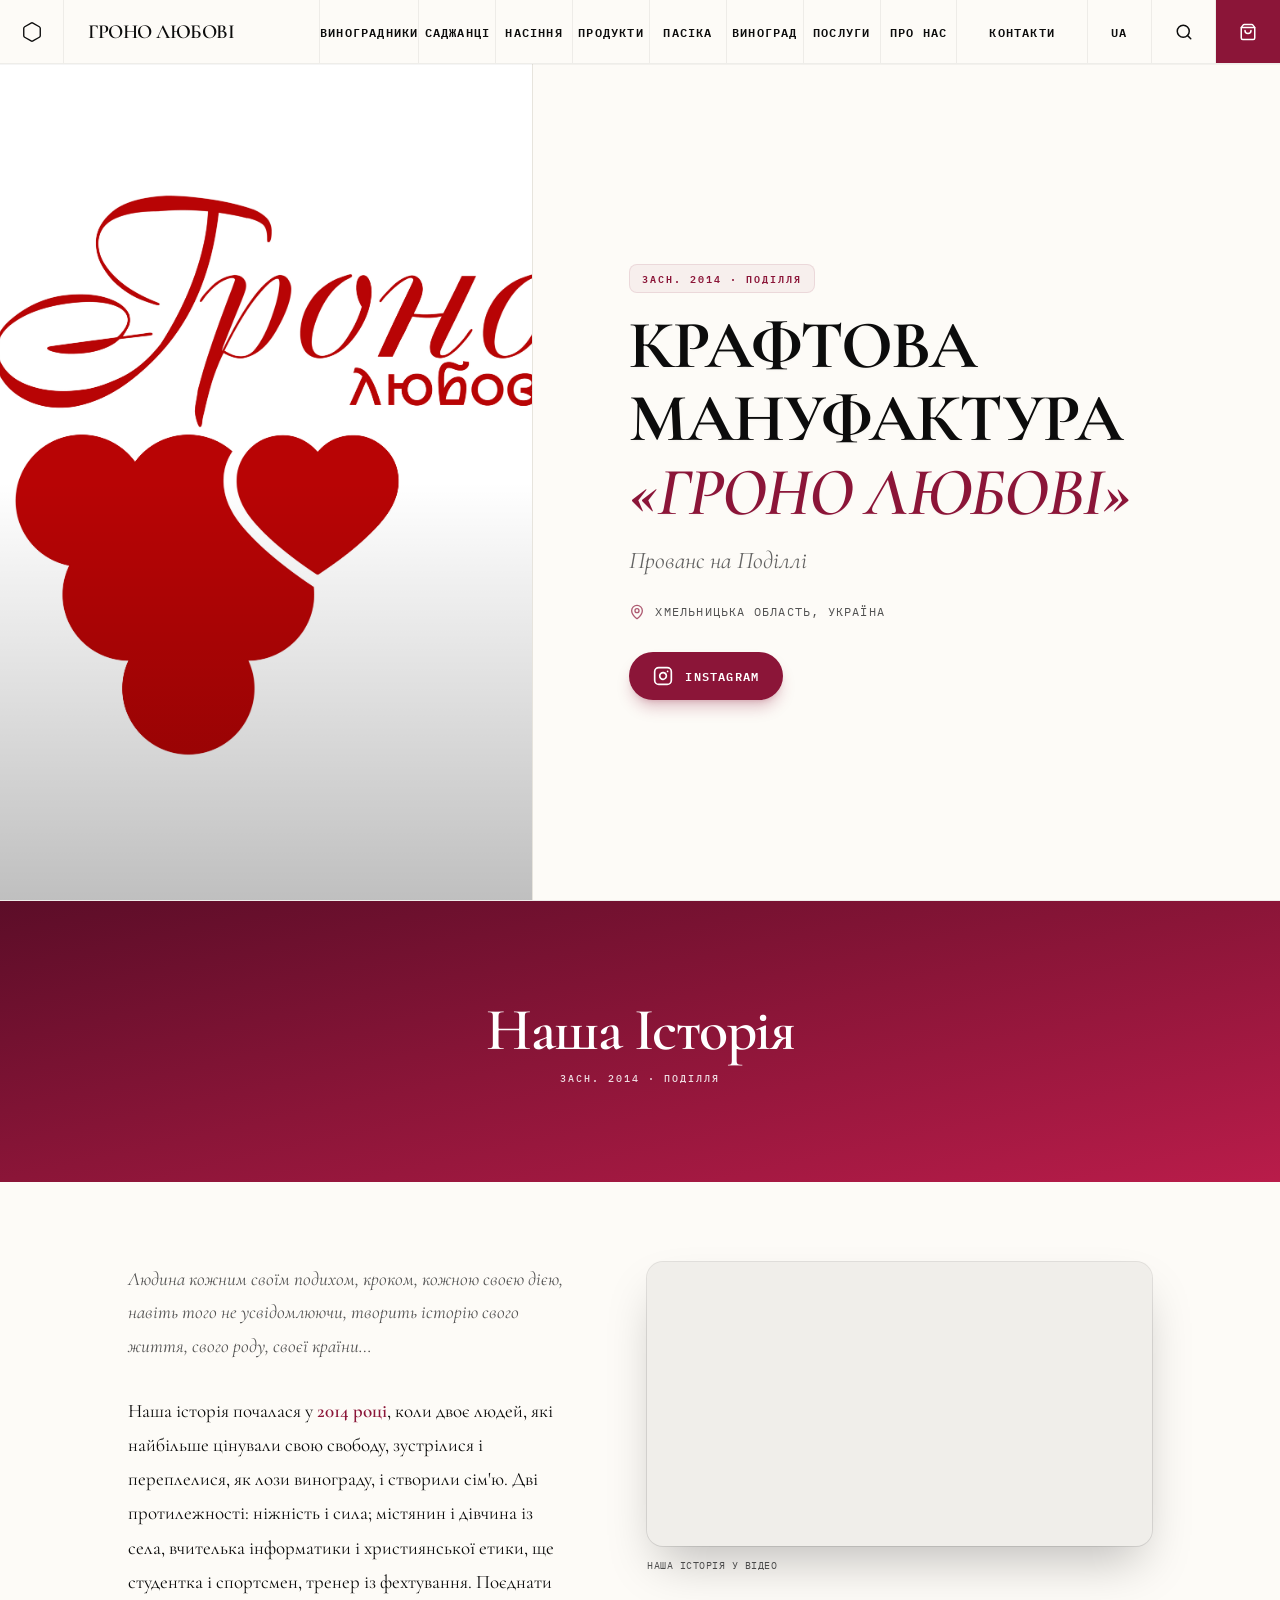
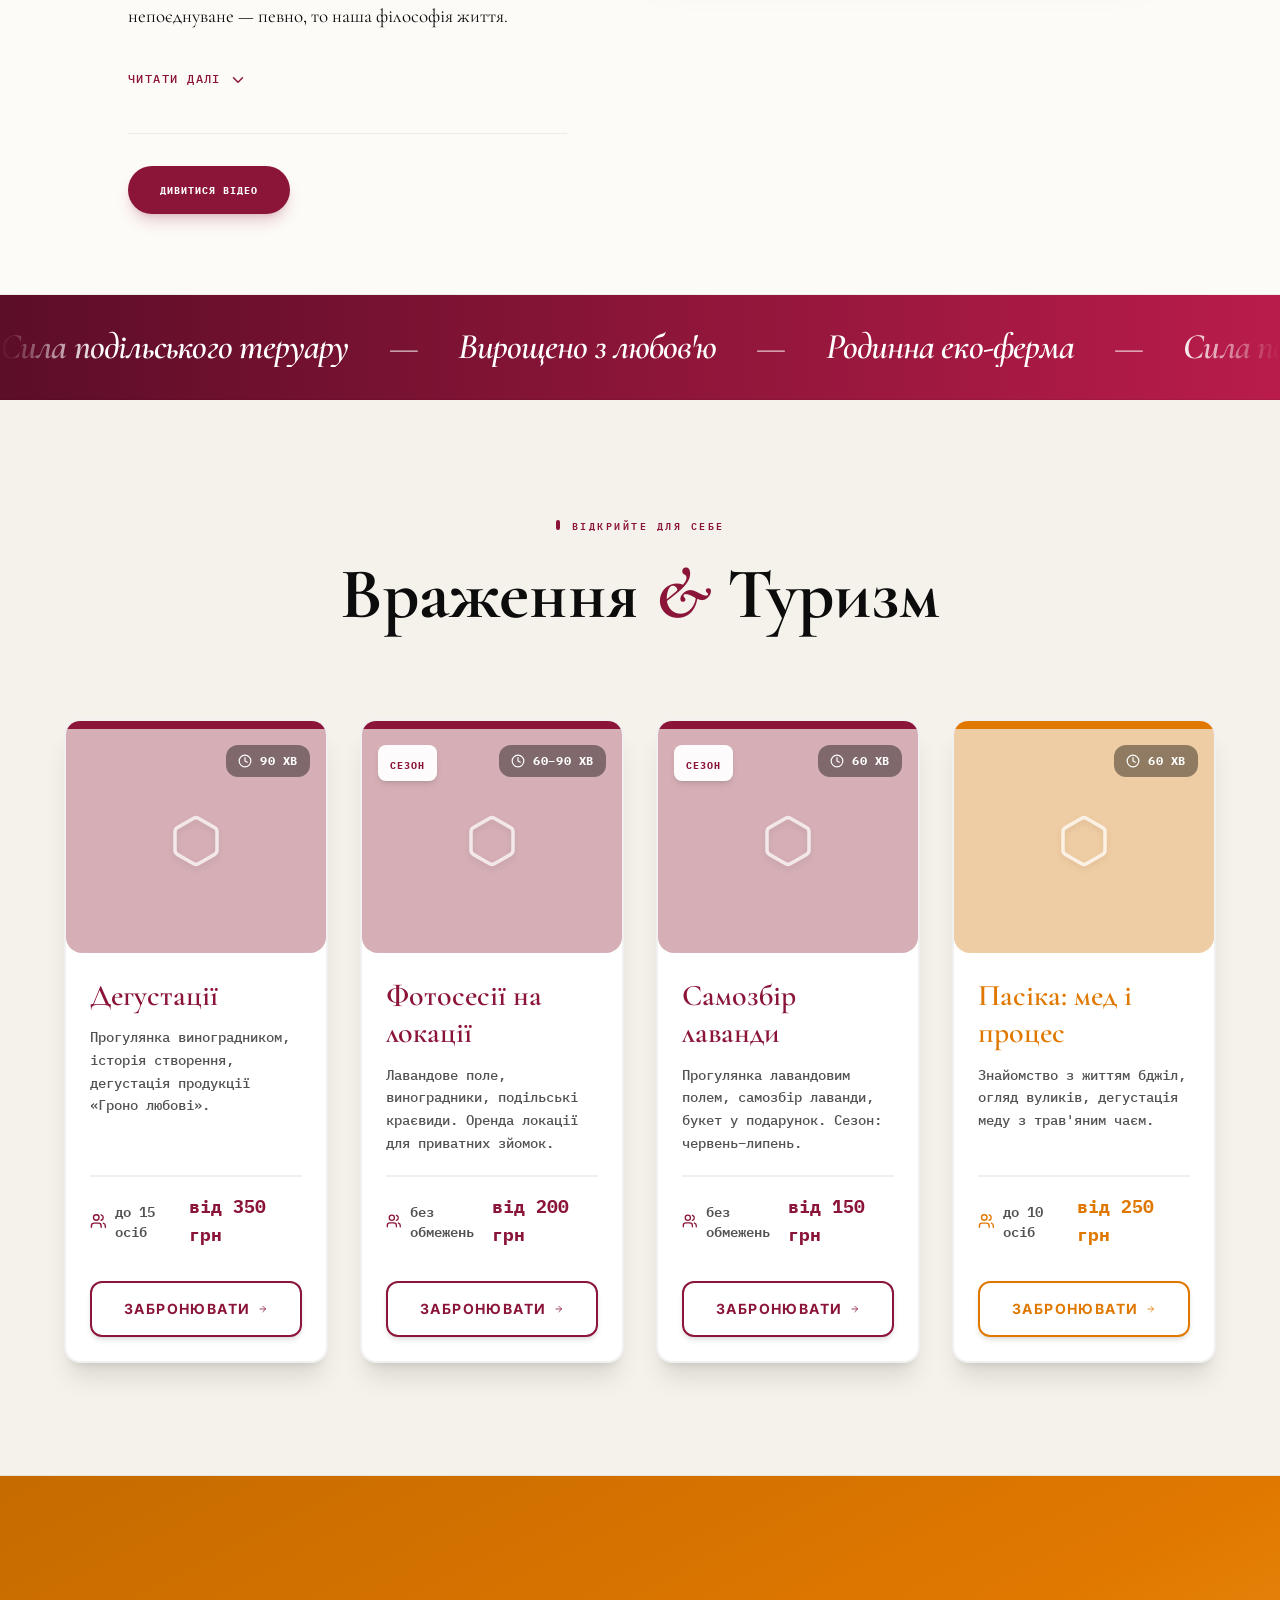
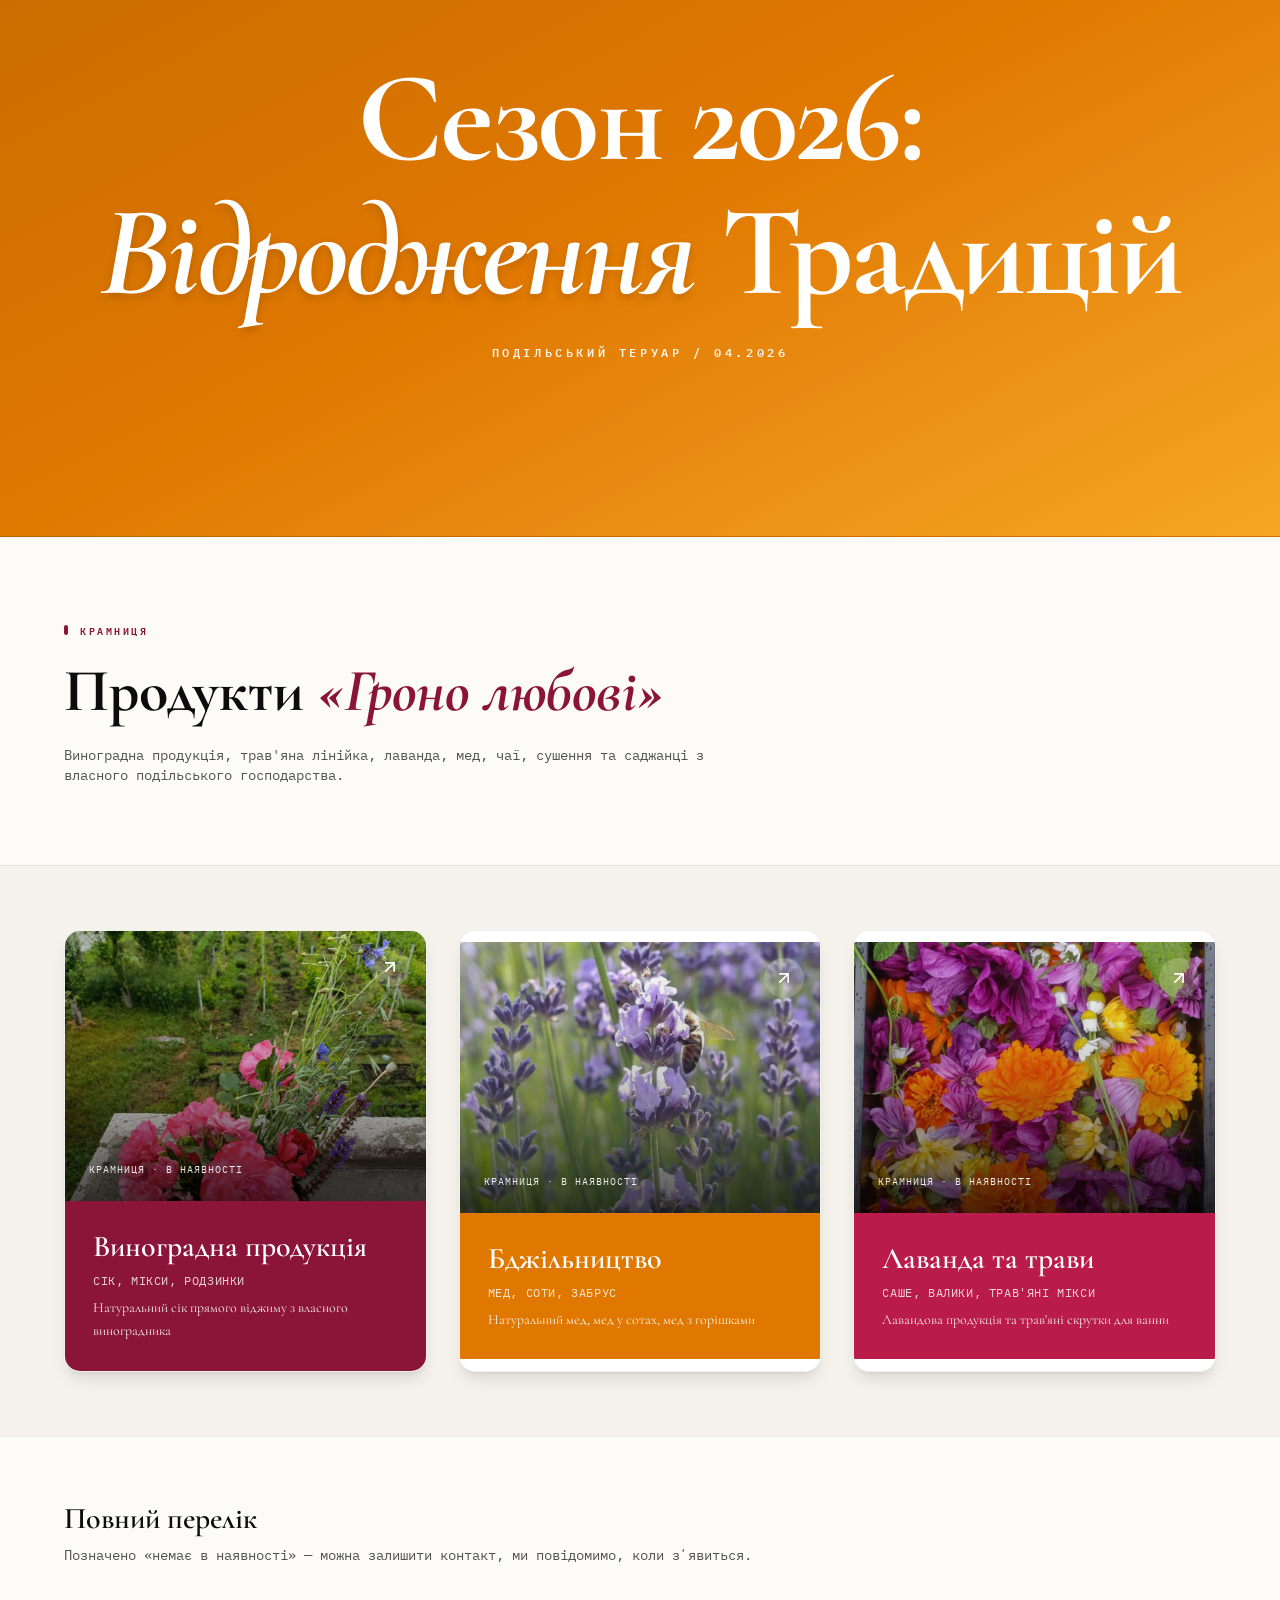
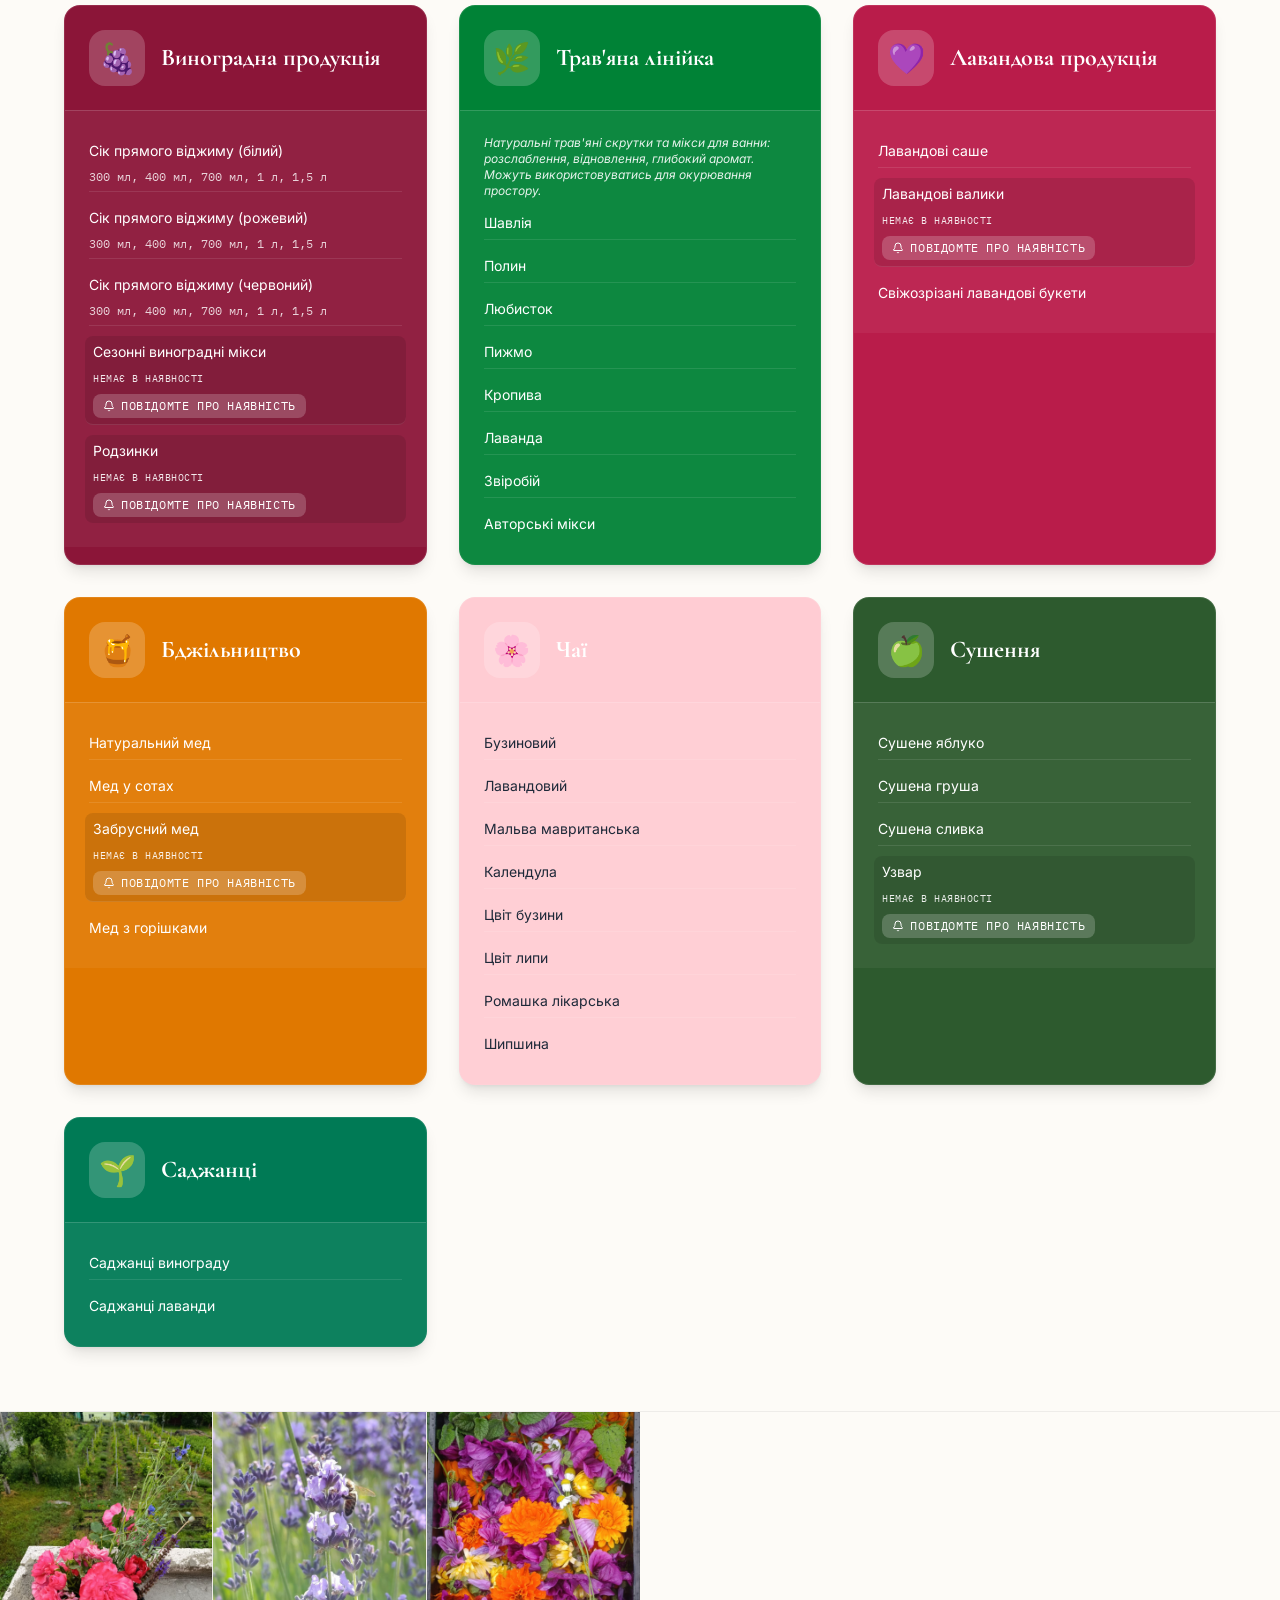
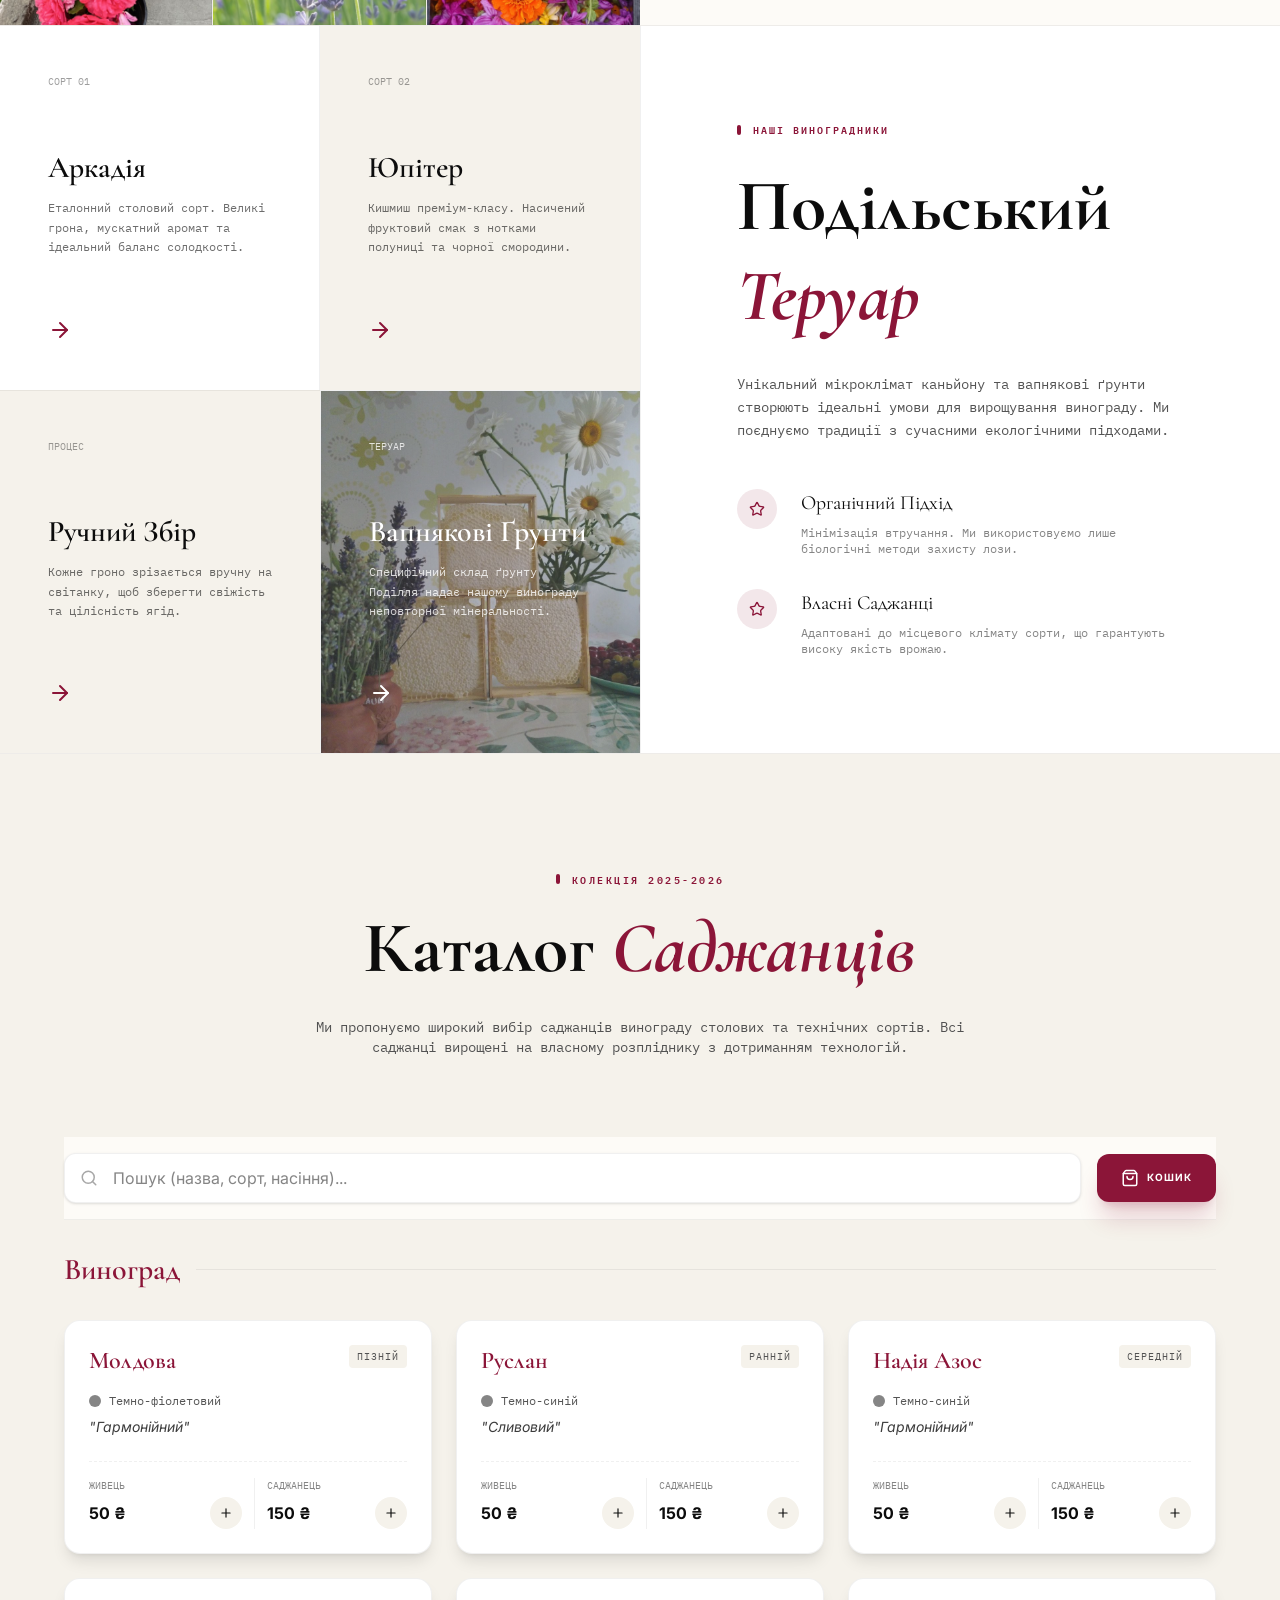
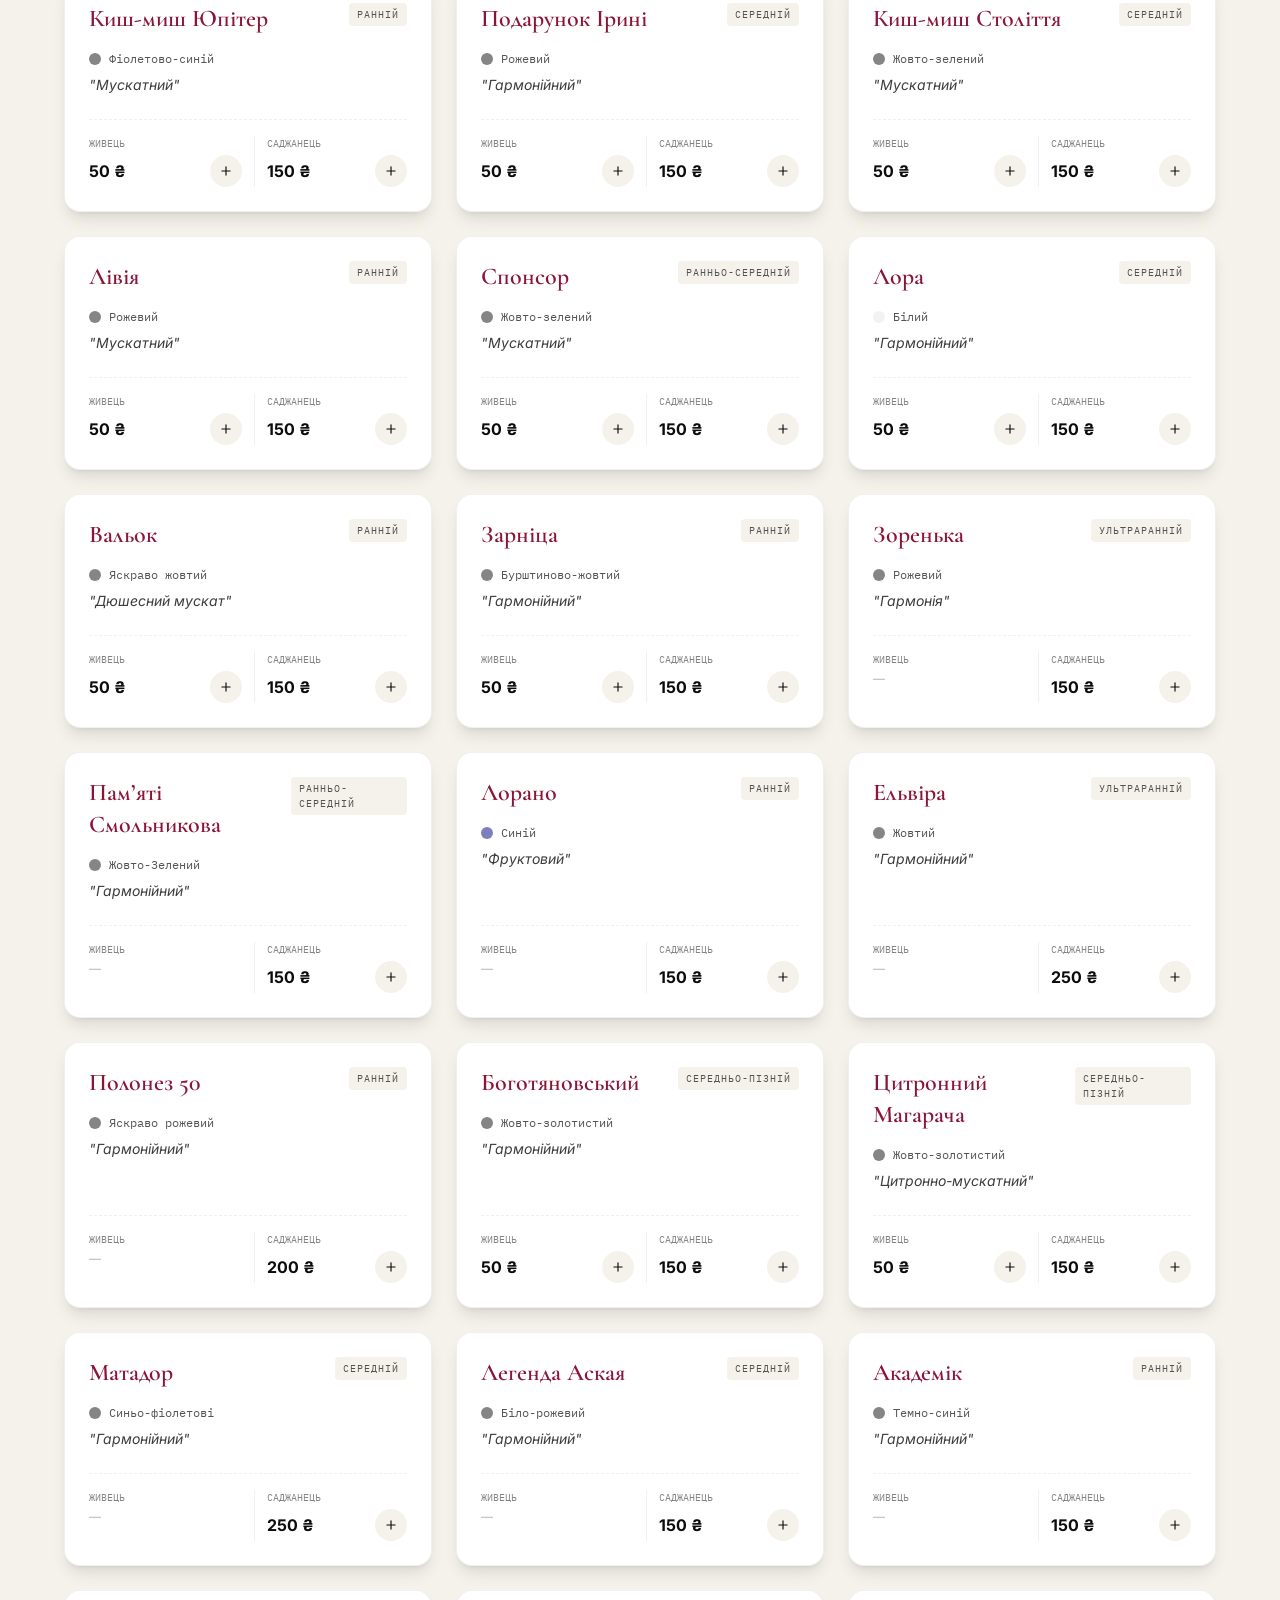
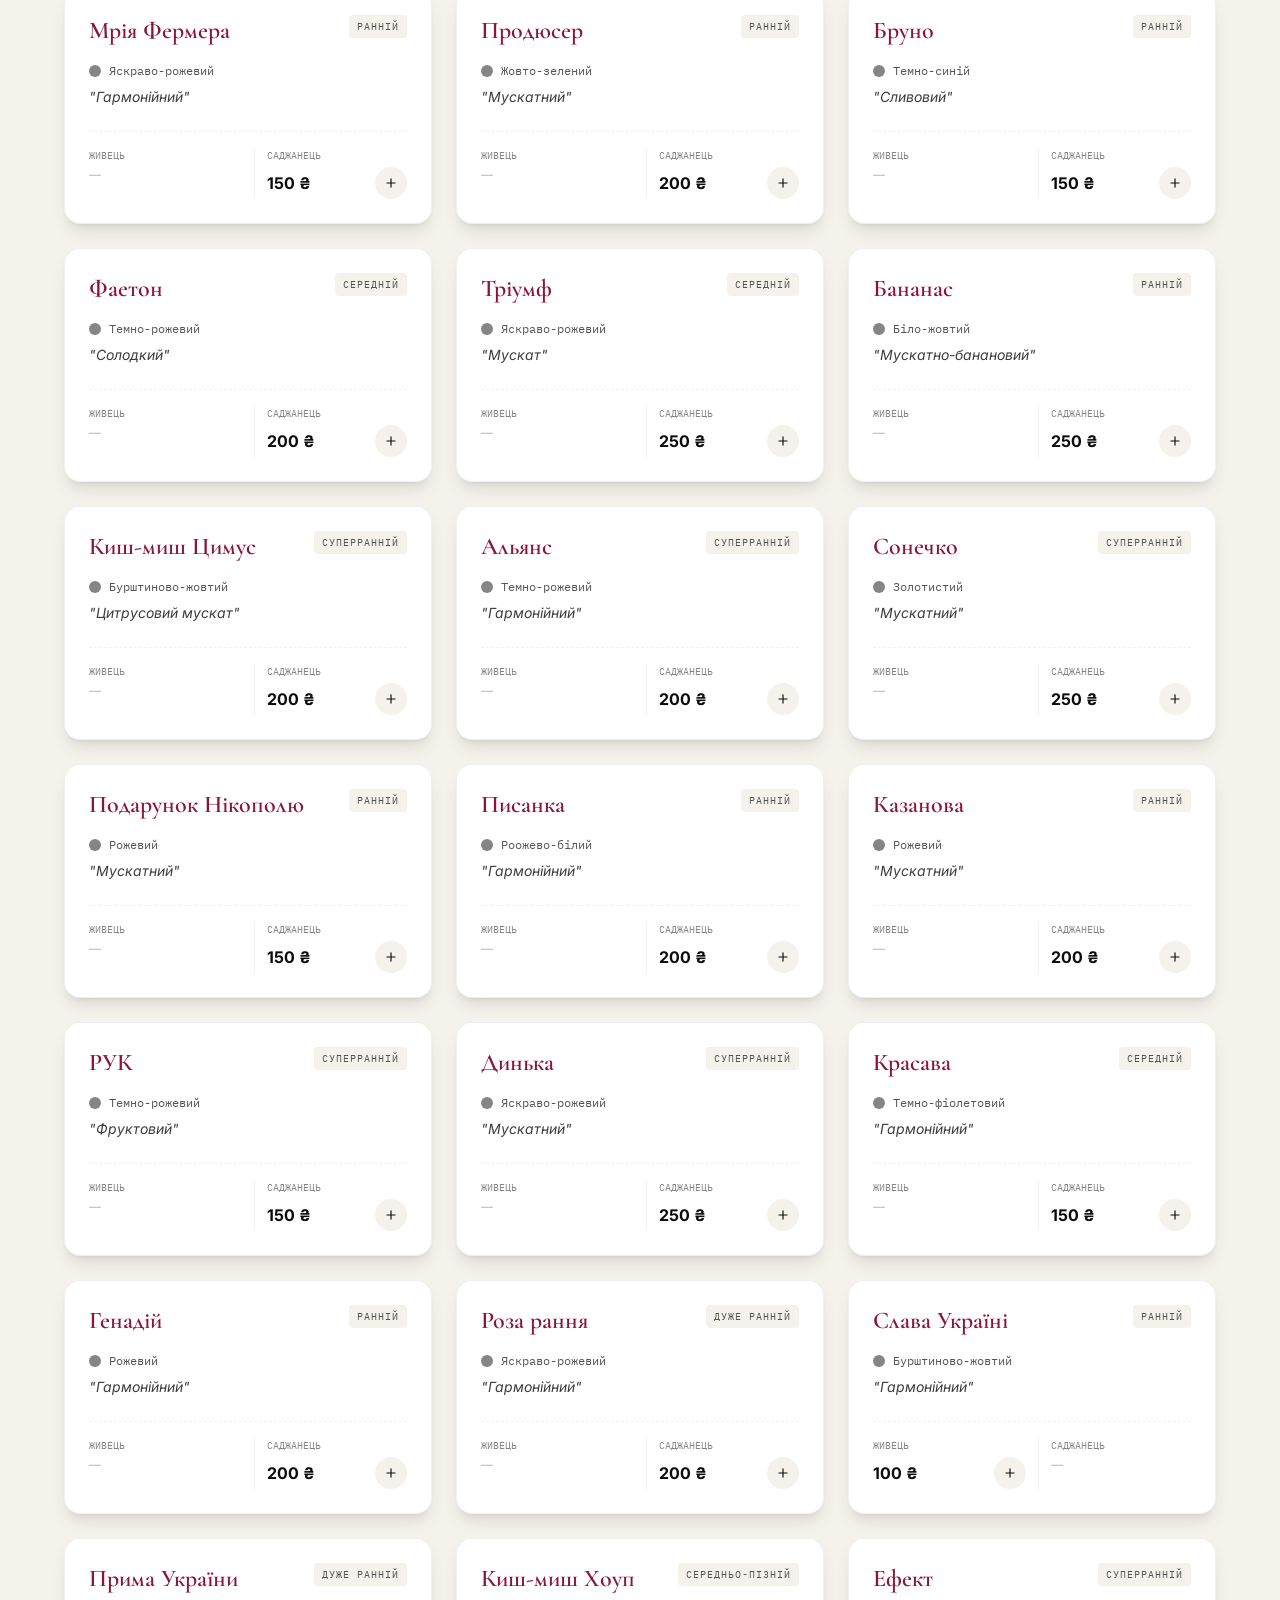
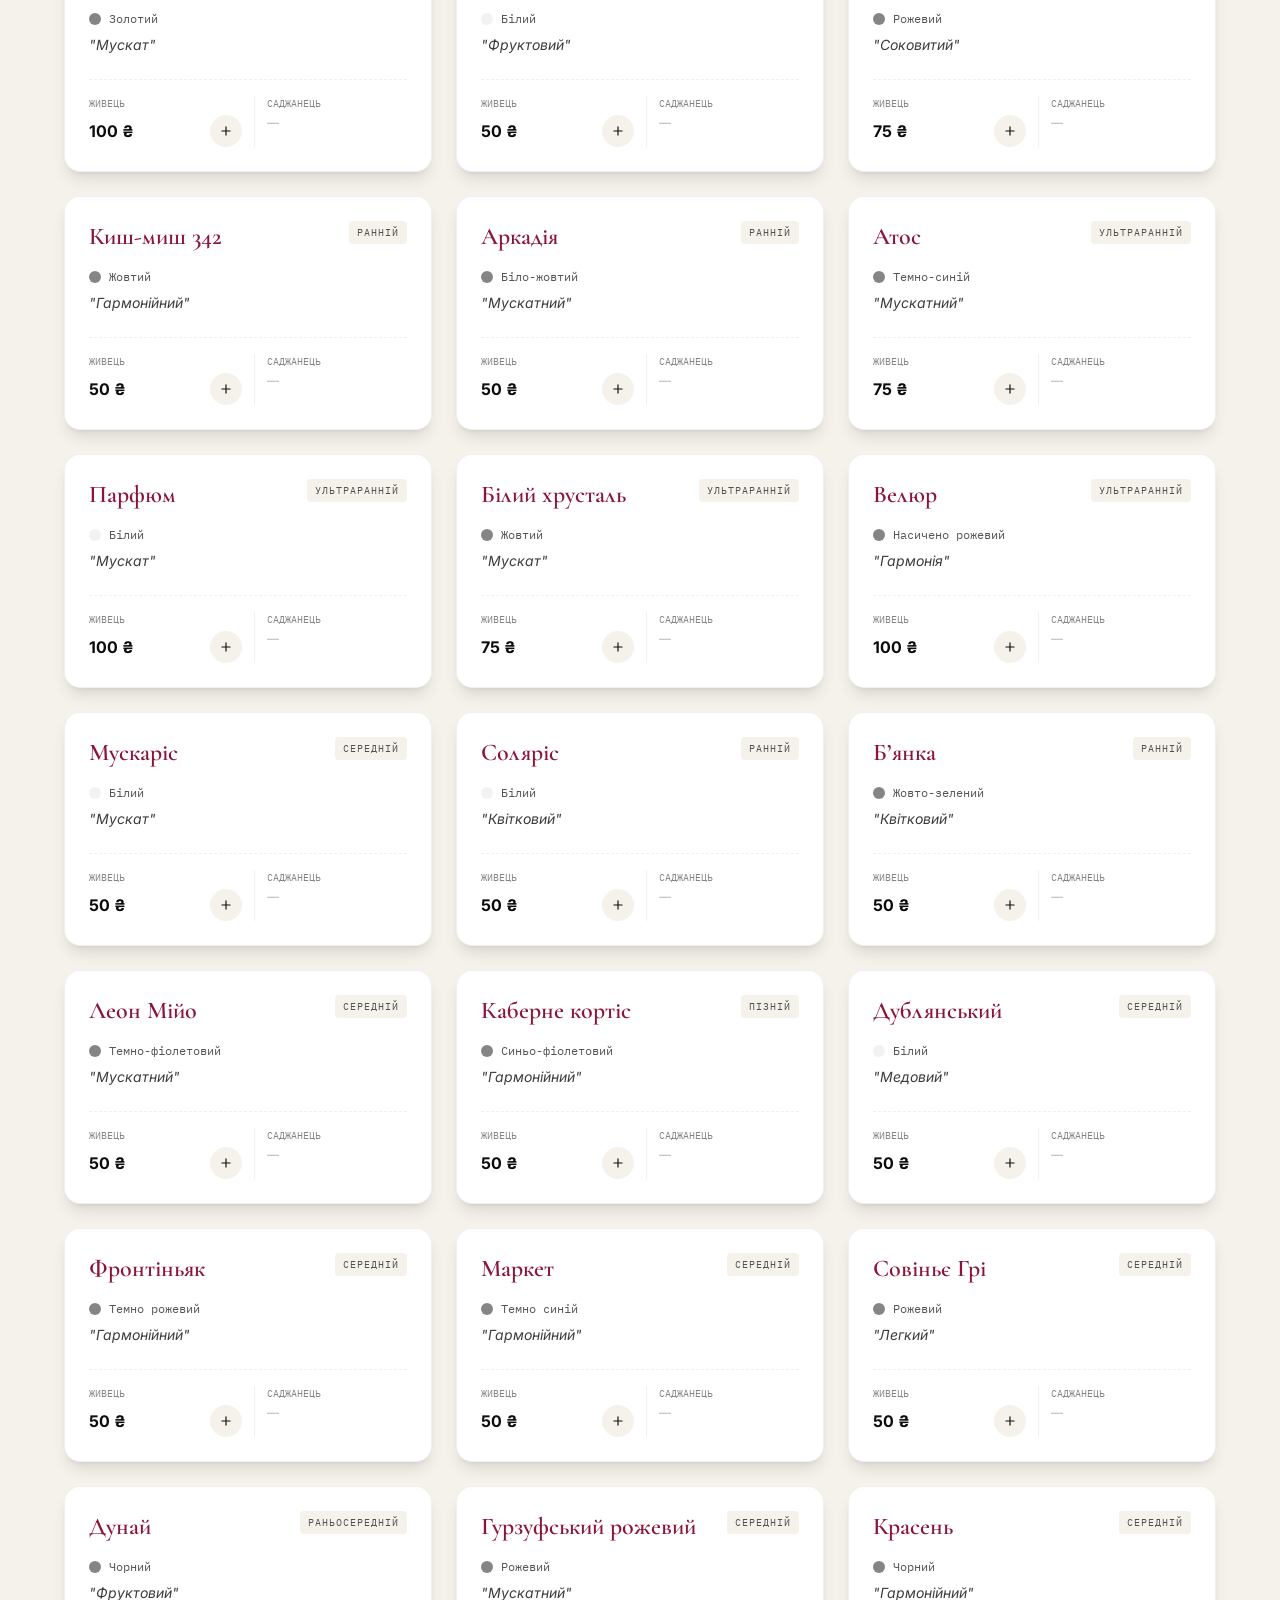
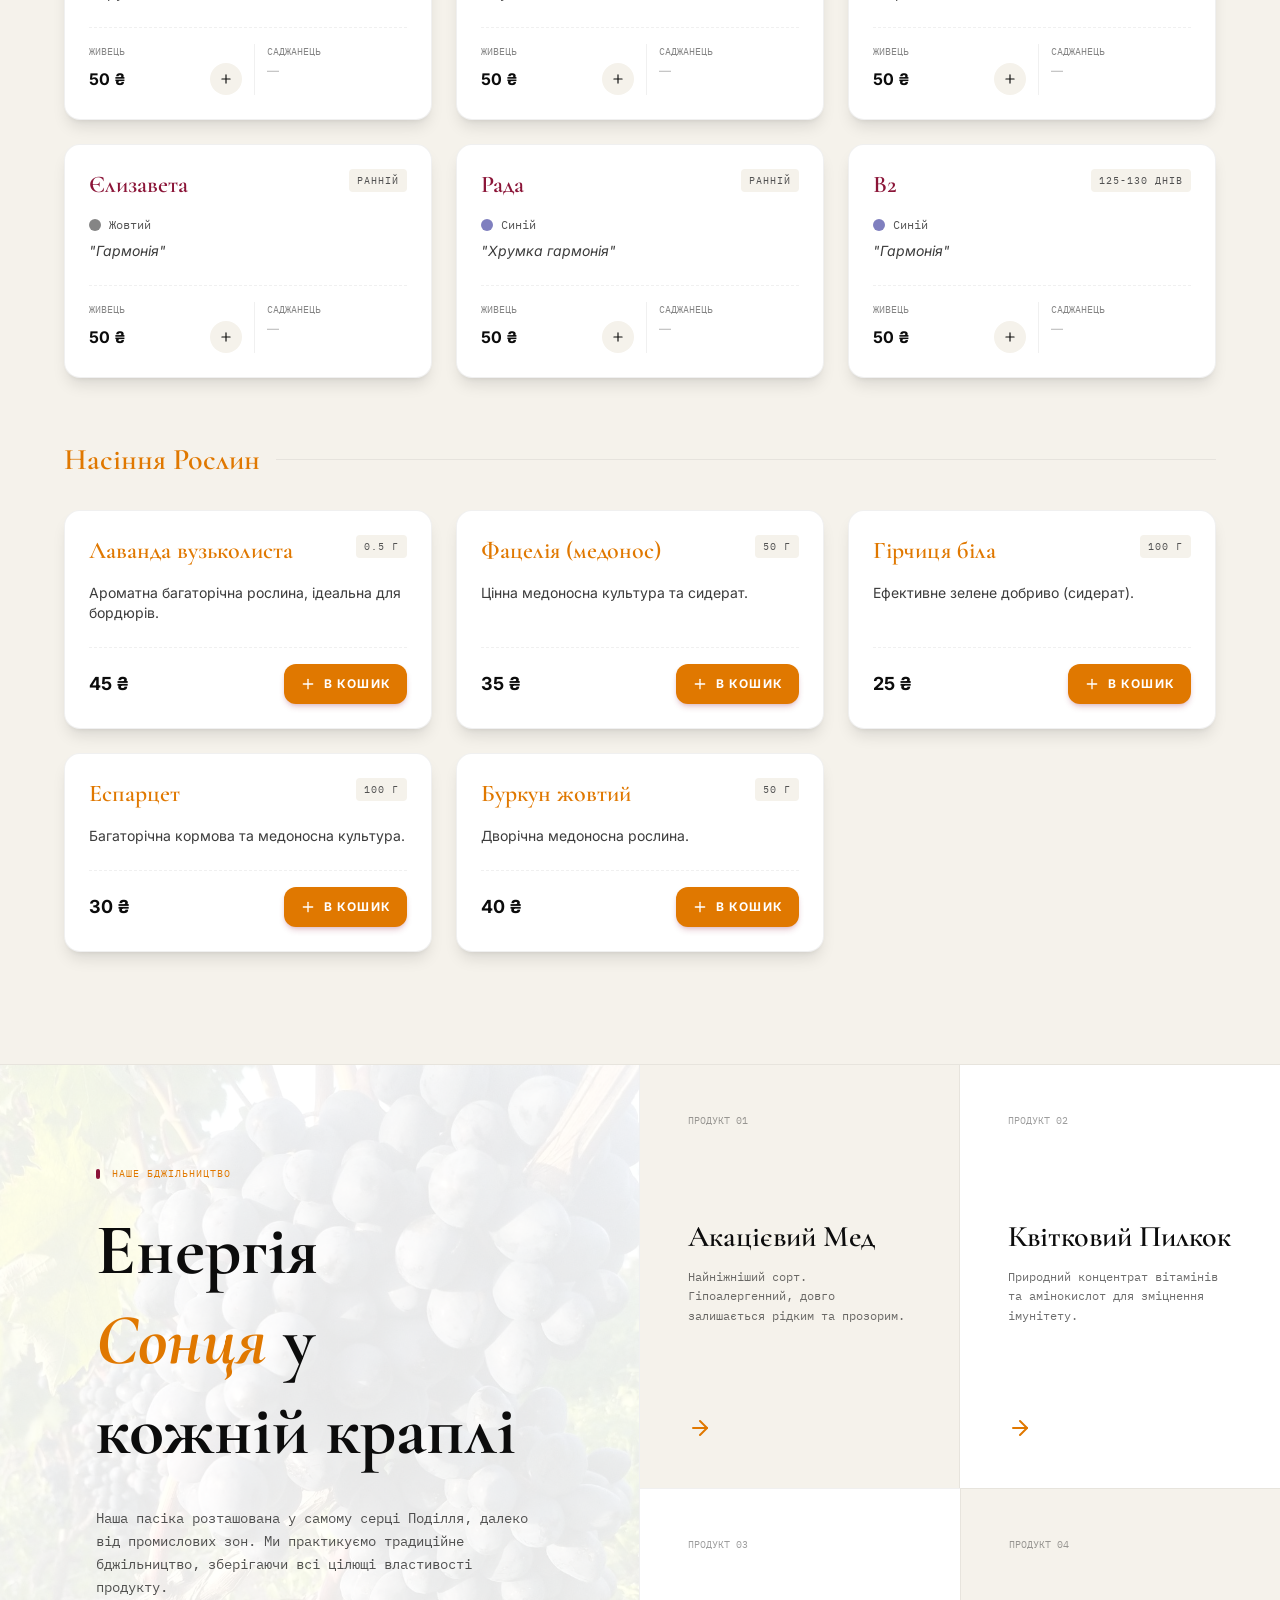
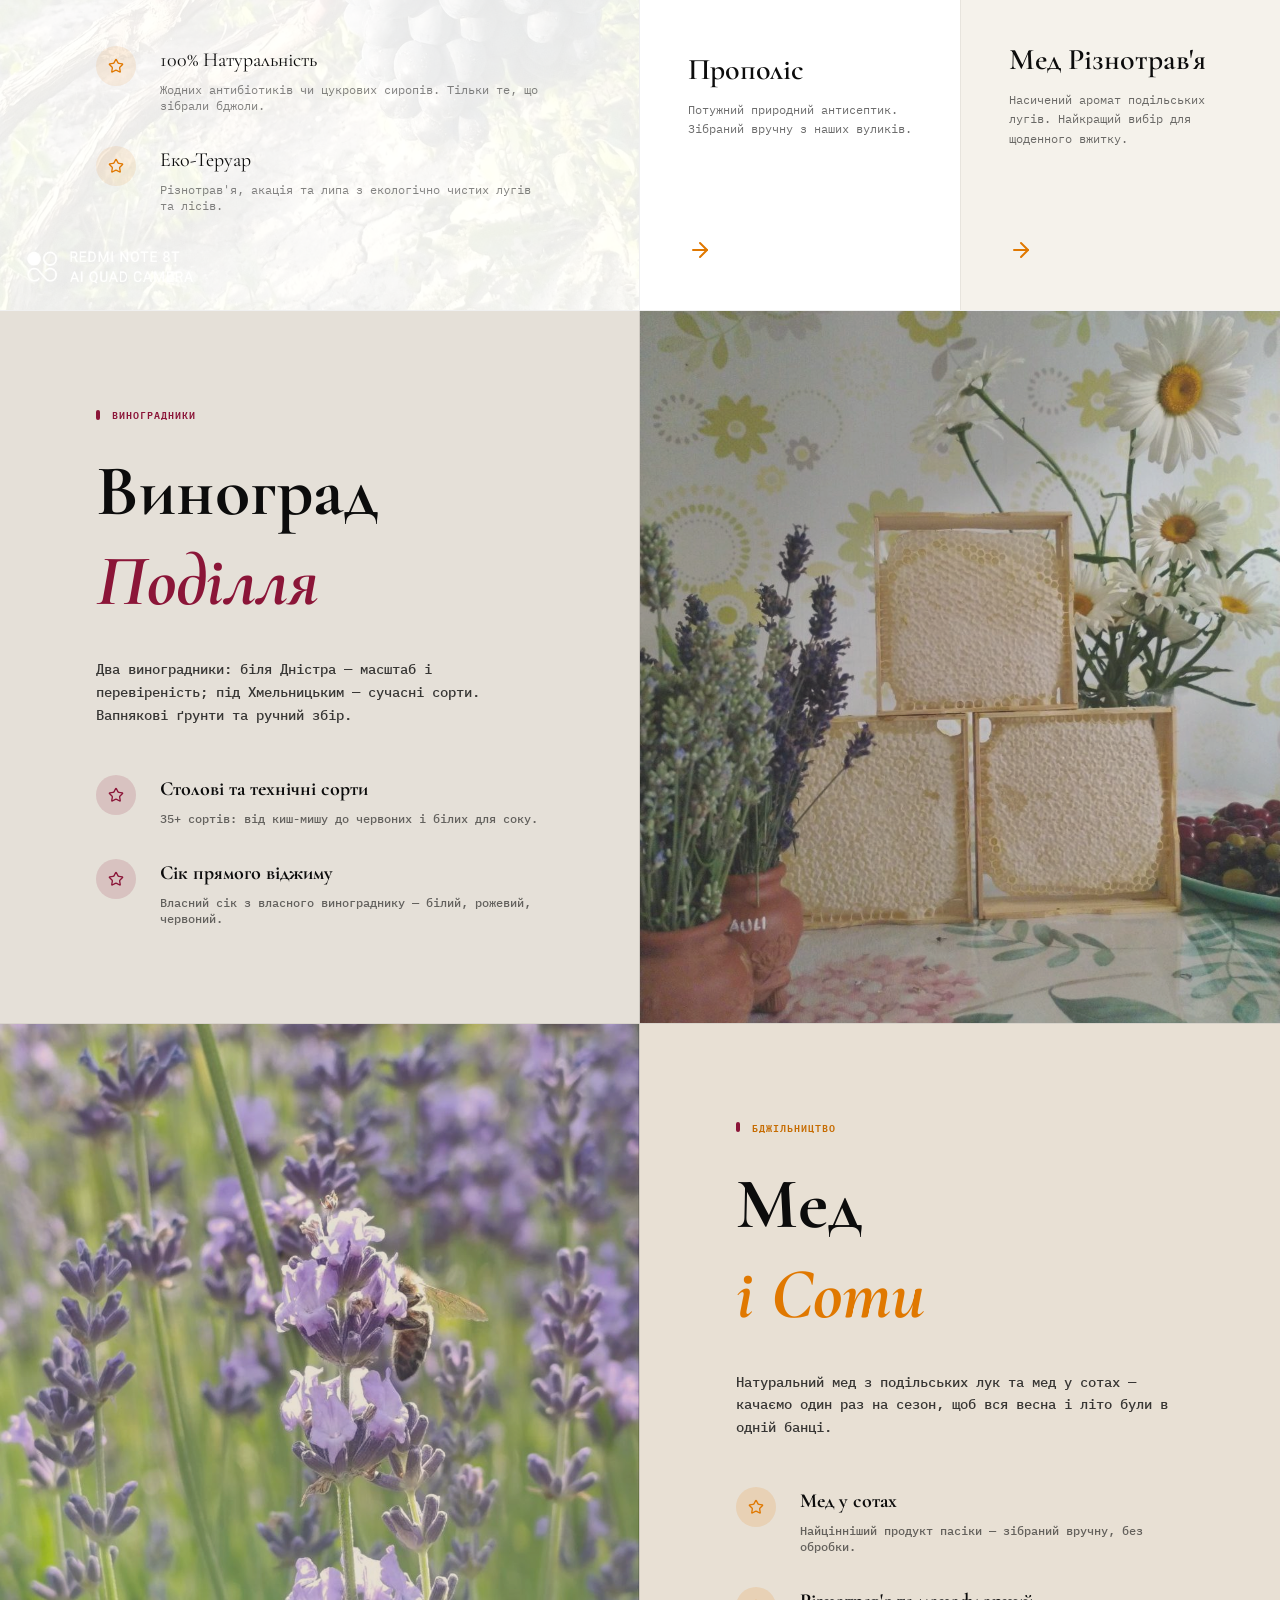
==== index.html @ 18b8d768 "Deploy: оновлення сайту 2026-03-01" ====
<!doctype html>
<html lang="uk">
  <head>
    <meta charset="UTF-8" />
    <meta name="viewport" content="width=device-width, initial-scale=1.0, viewport-fit=cover" />
    <meta name="description" content="Гроно любові — крафтова мануфактура на Поділлі: виноградний сік, мед, лаванда, трав'яні мікси, чаї, саджанці. Дегустації та фотосесії." />
    <meta property="og:title" content="Гроно любові | Крафтова мануфактура — Поділля" />
    <meta property="og:description" content="Виноградний сік, мед, лаванда, трав'яні мікси, чаї, саджанці. Дегустації та фотосесії на Поділлі." />
    <meta property="og:type" content="website" />
    <meta property="og:locale" content="uk_UA" />
    <title>Гроно любові | Крафтова мануфактура — Поділля</title>
    <link rel="icon" type="image/svg+xml" href="data:image/svg+xml,%3Csvg xmlns='http://www.w3.org/2000/svg' viewBox='0 0 32 32'%3E%3Cpath fill='%238B1538' d='M16 4L4 10v12l12 6 12-6V10L16 4z'/%3E%3C/svg%3E" />
    <link rel="preconnect" href="https://fonts.googleapis.com">
    <link rel="preconnect" href="https://fonts.gstatic.com" crossorigin>
    <link href="https://fonts.googleapis.com/css2?family=Cormorant+Garamond:ital,wght@0,300;0,400;0,500;0,600;0,700;1,400;1,500&family=IBM+Plex+Mono:wght@300;400;500;600&family=Inter:wght@300;400;500;600;700&display=swap" rel="stylesheet">
    <script type="module" crossorigin src="/assets/index-CveNCxZ9.js"></script>
    <link rel="stylesheet" crossorigin href="/assets/index-Dp0nzoeO.css">
  </head>
  <body>
    <div id="root"></div>
  </body>
</html>
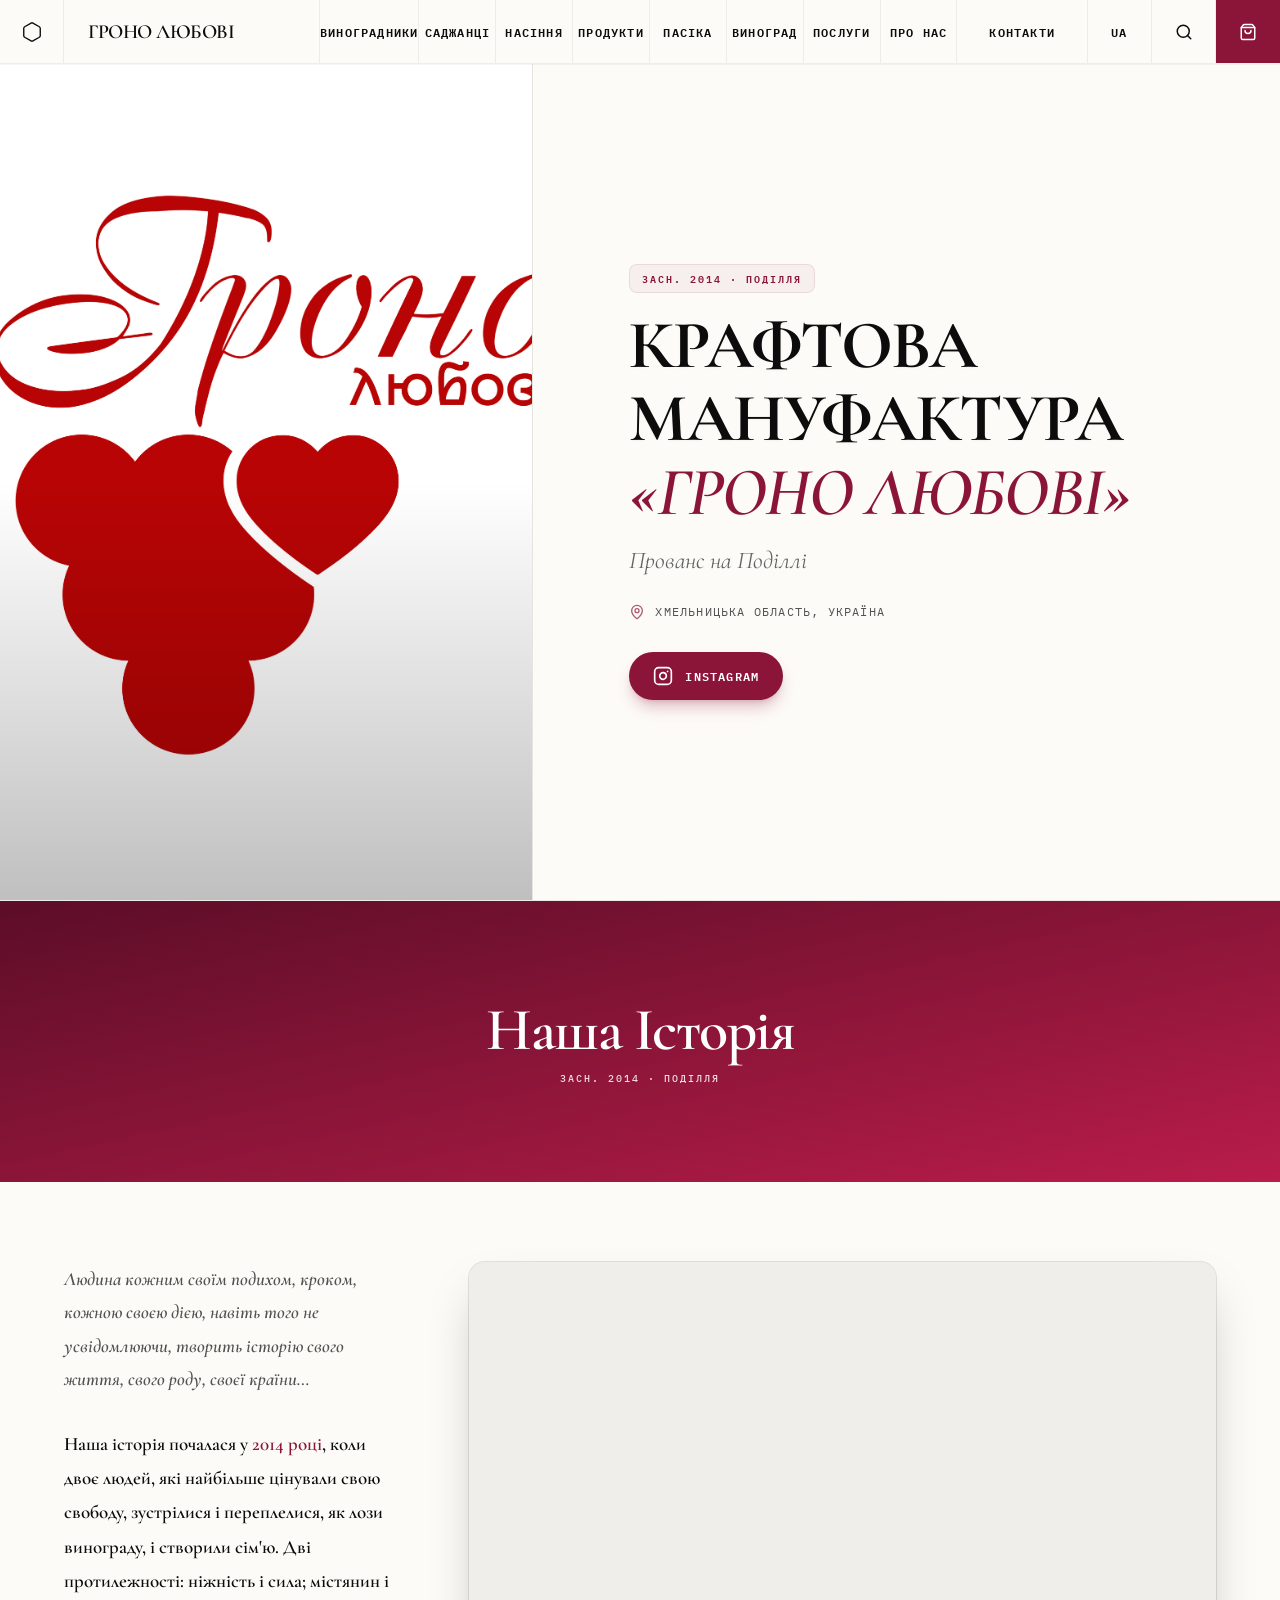
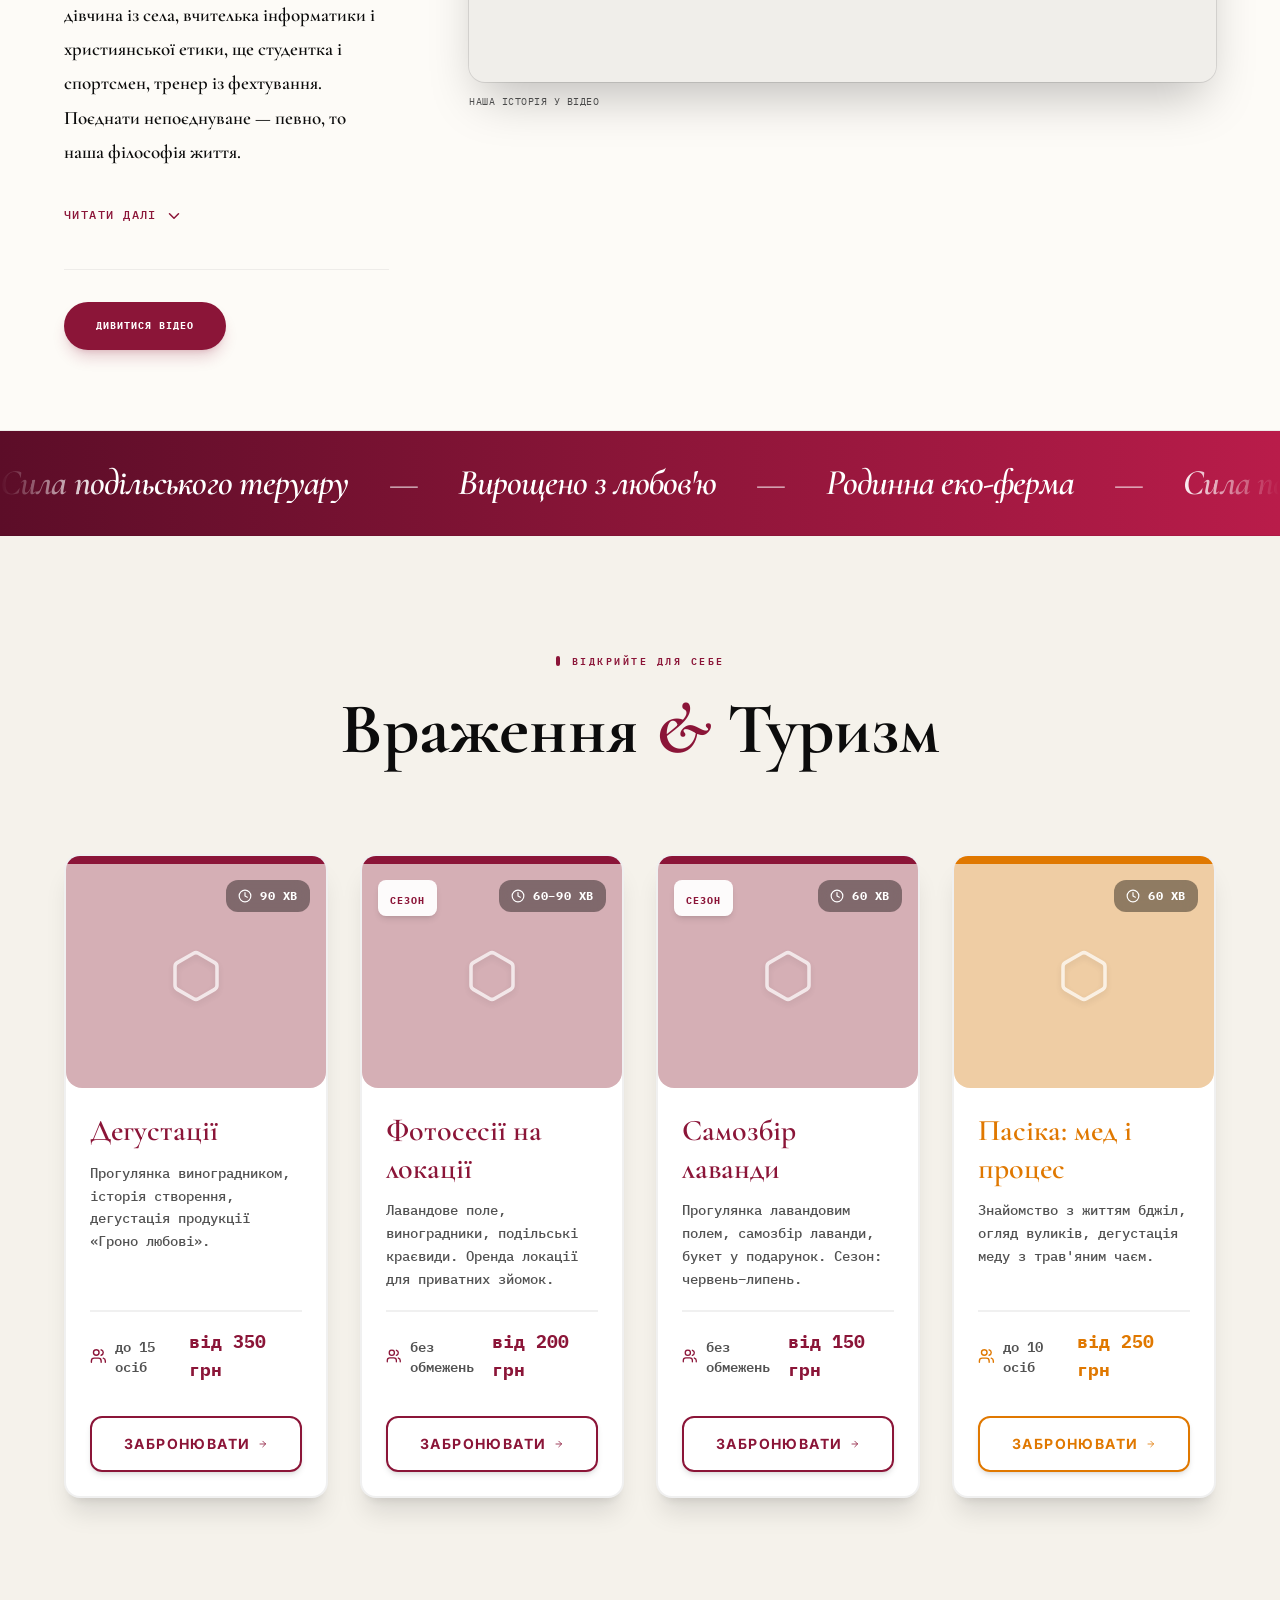
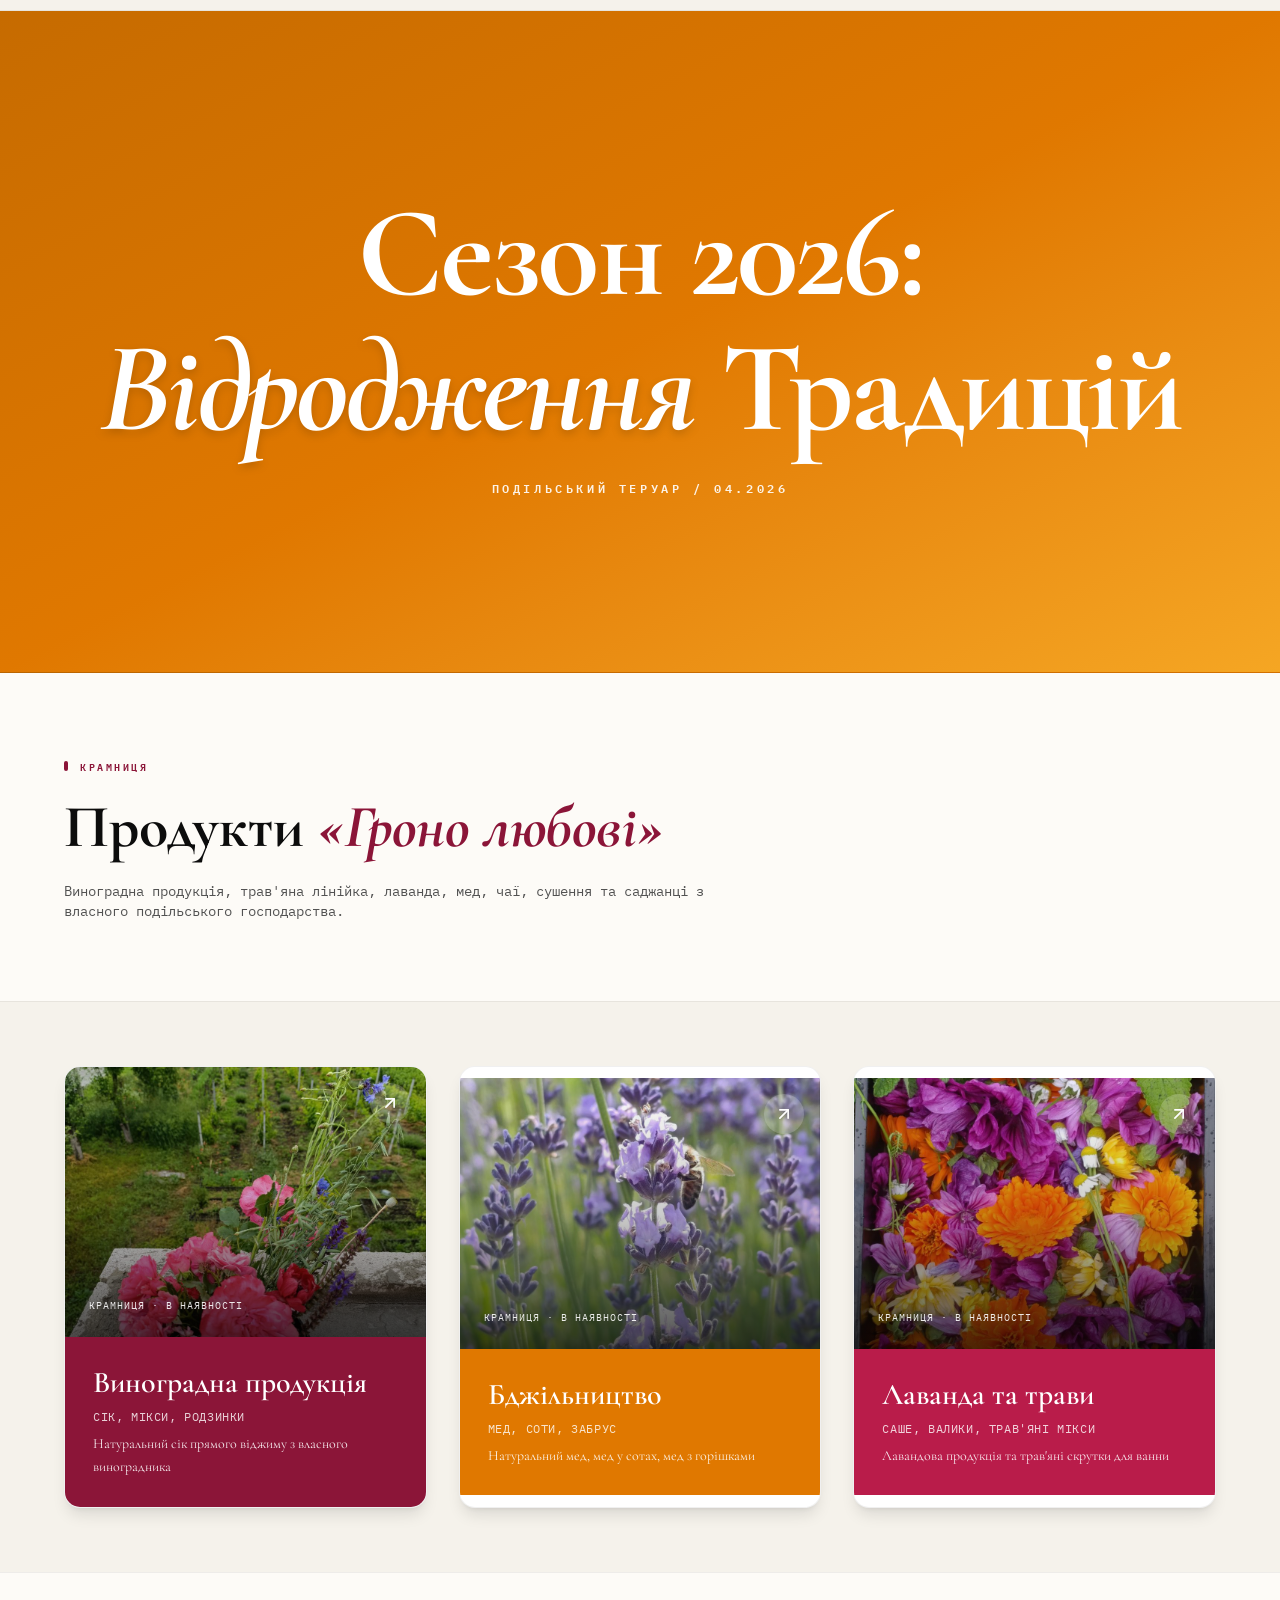
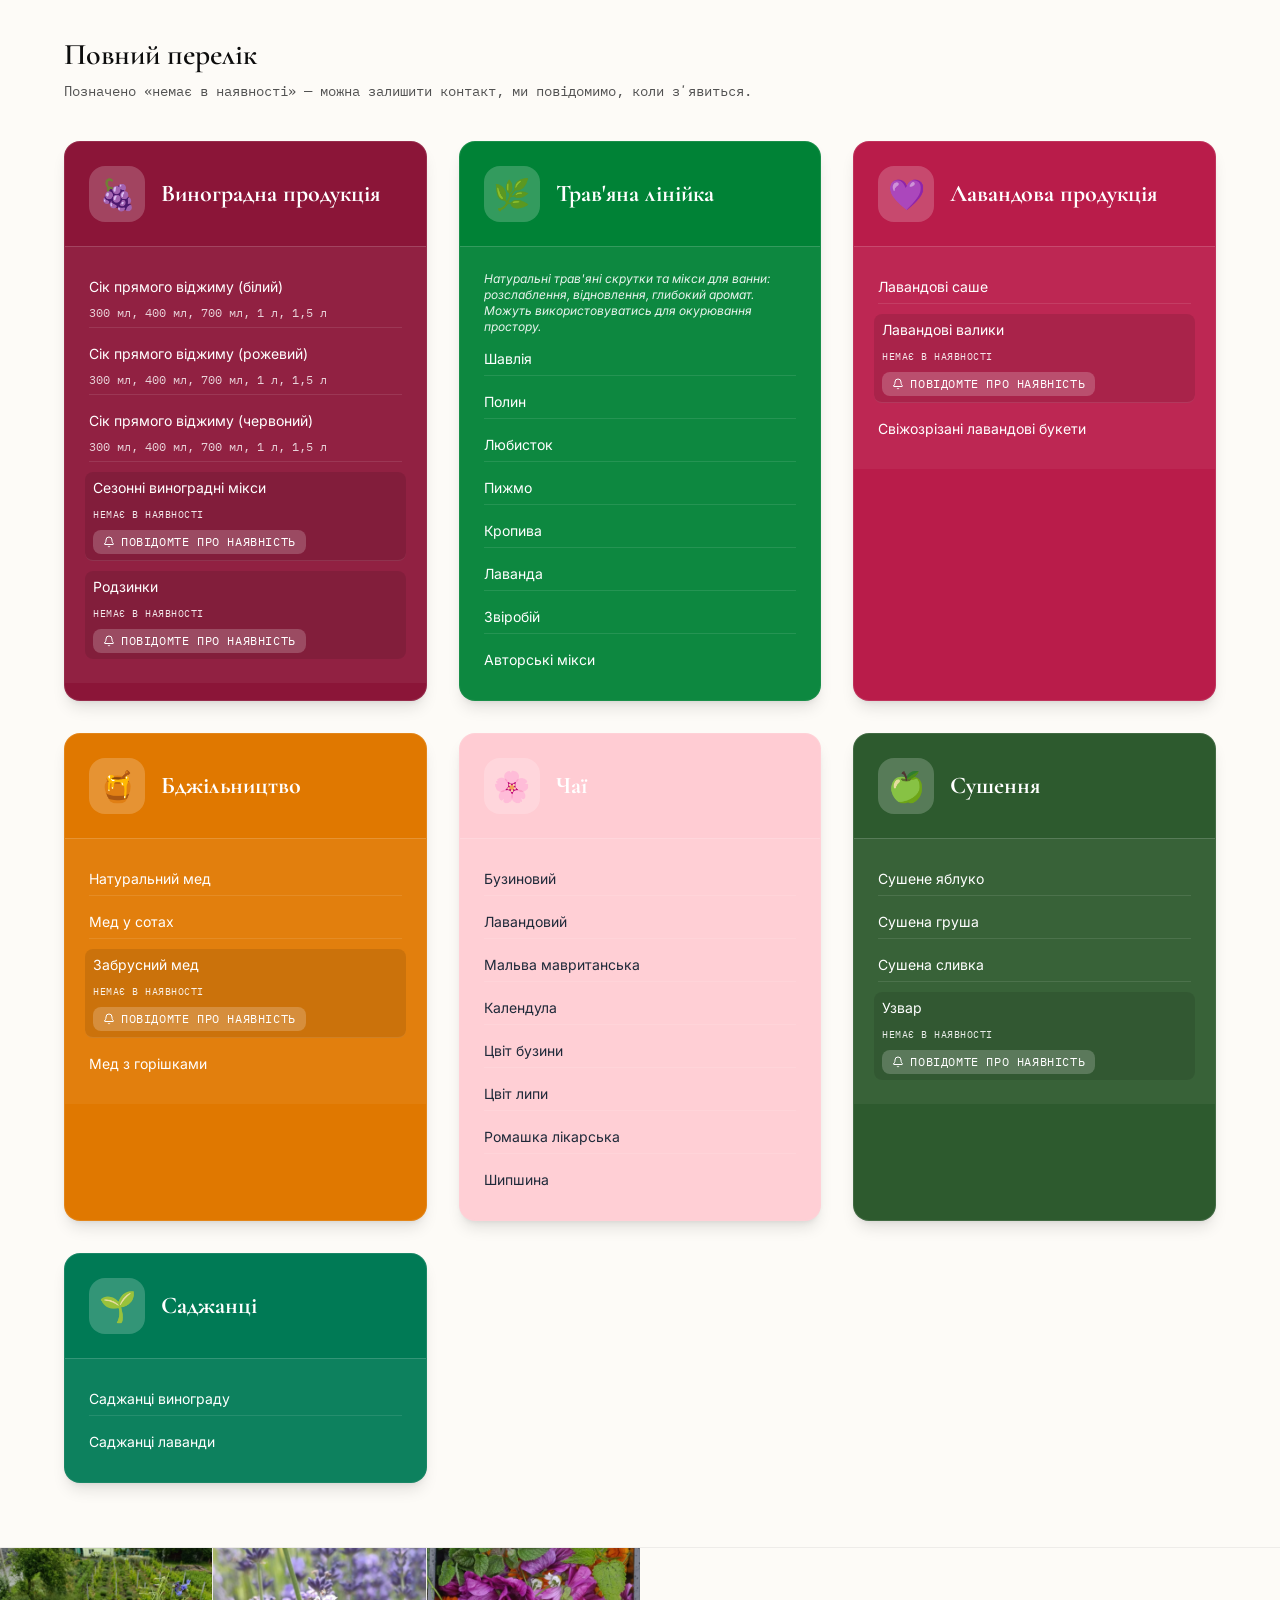
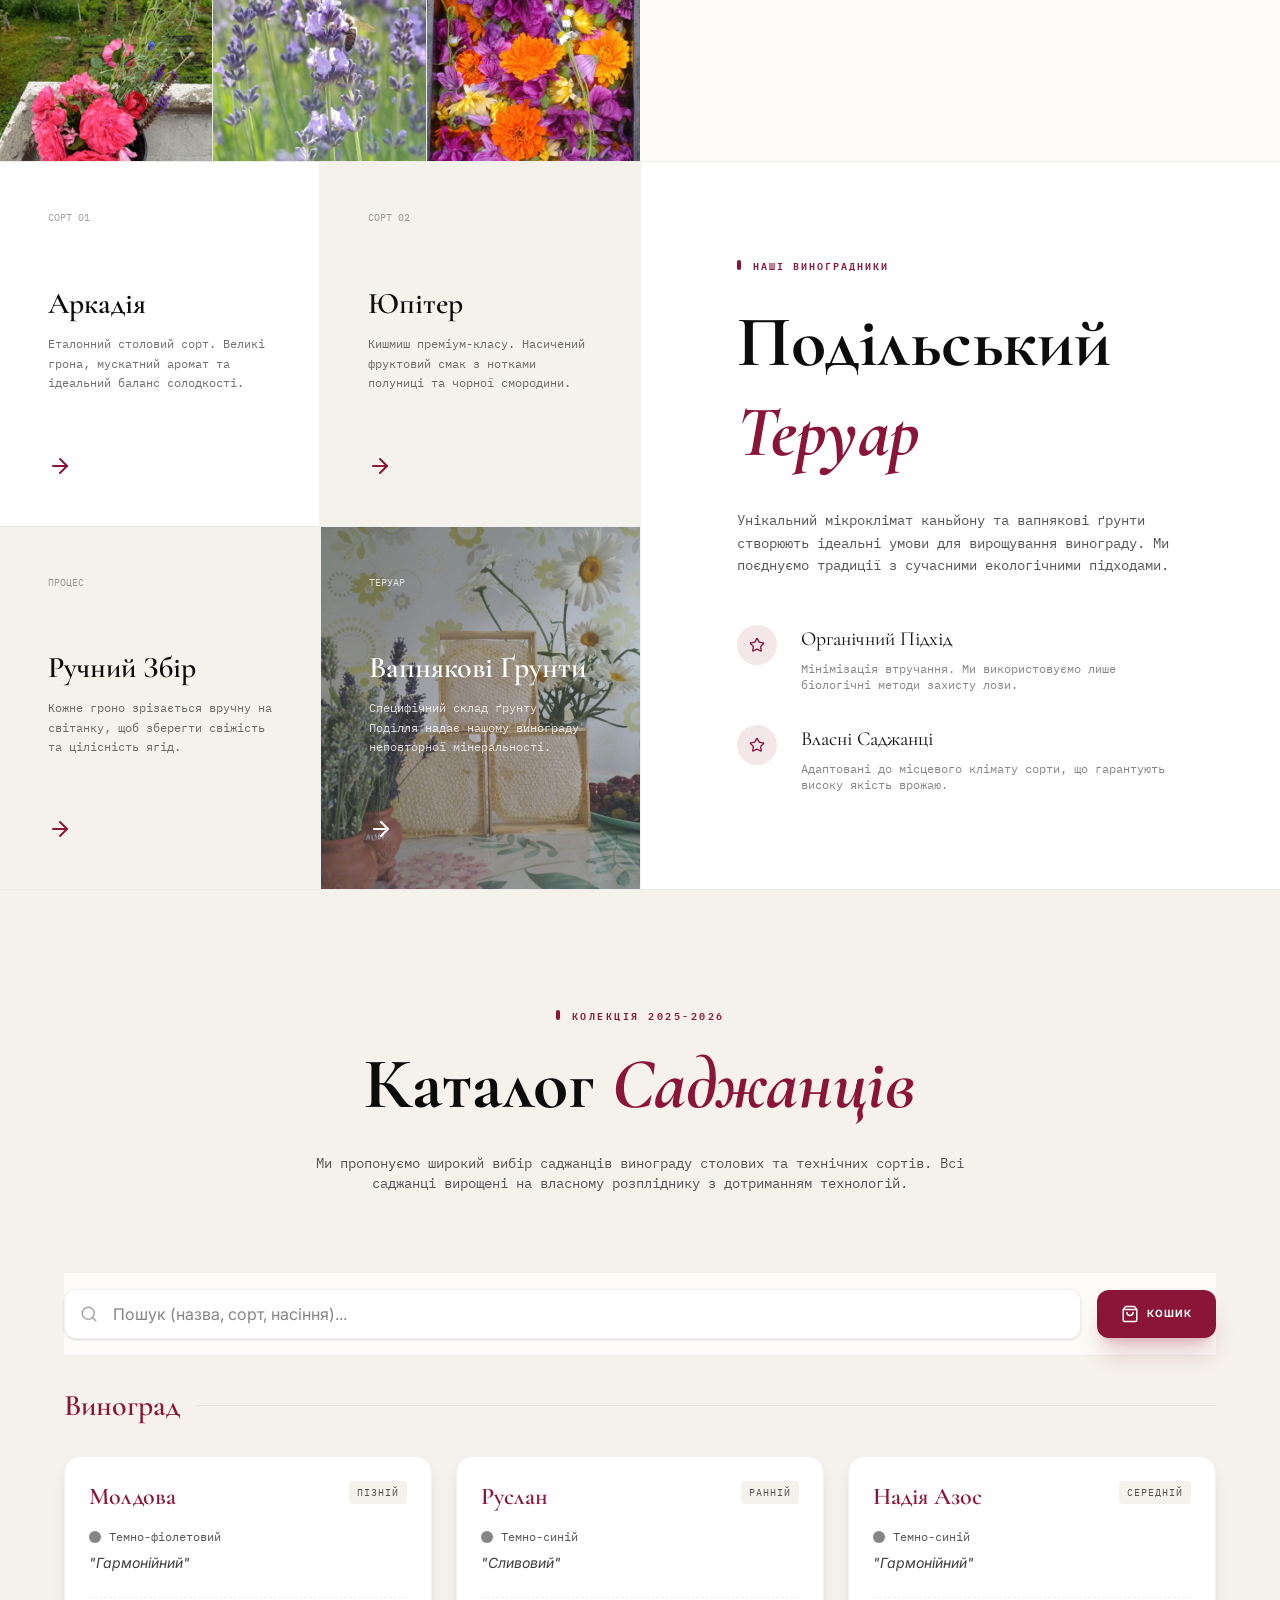
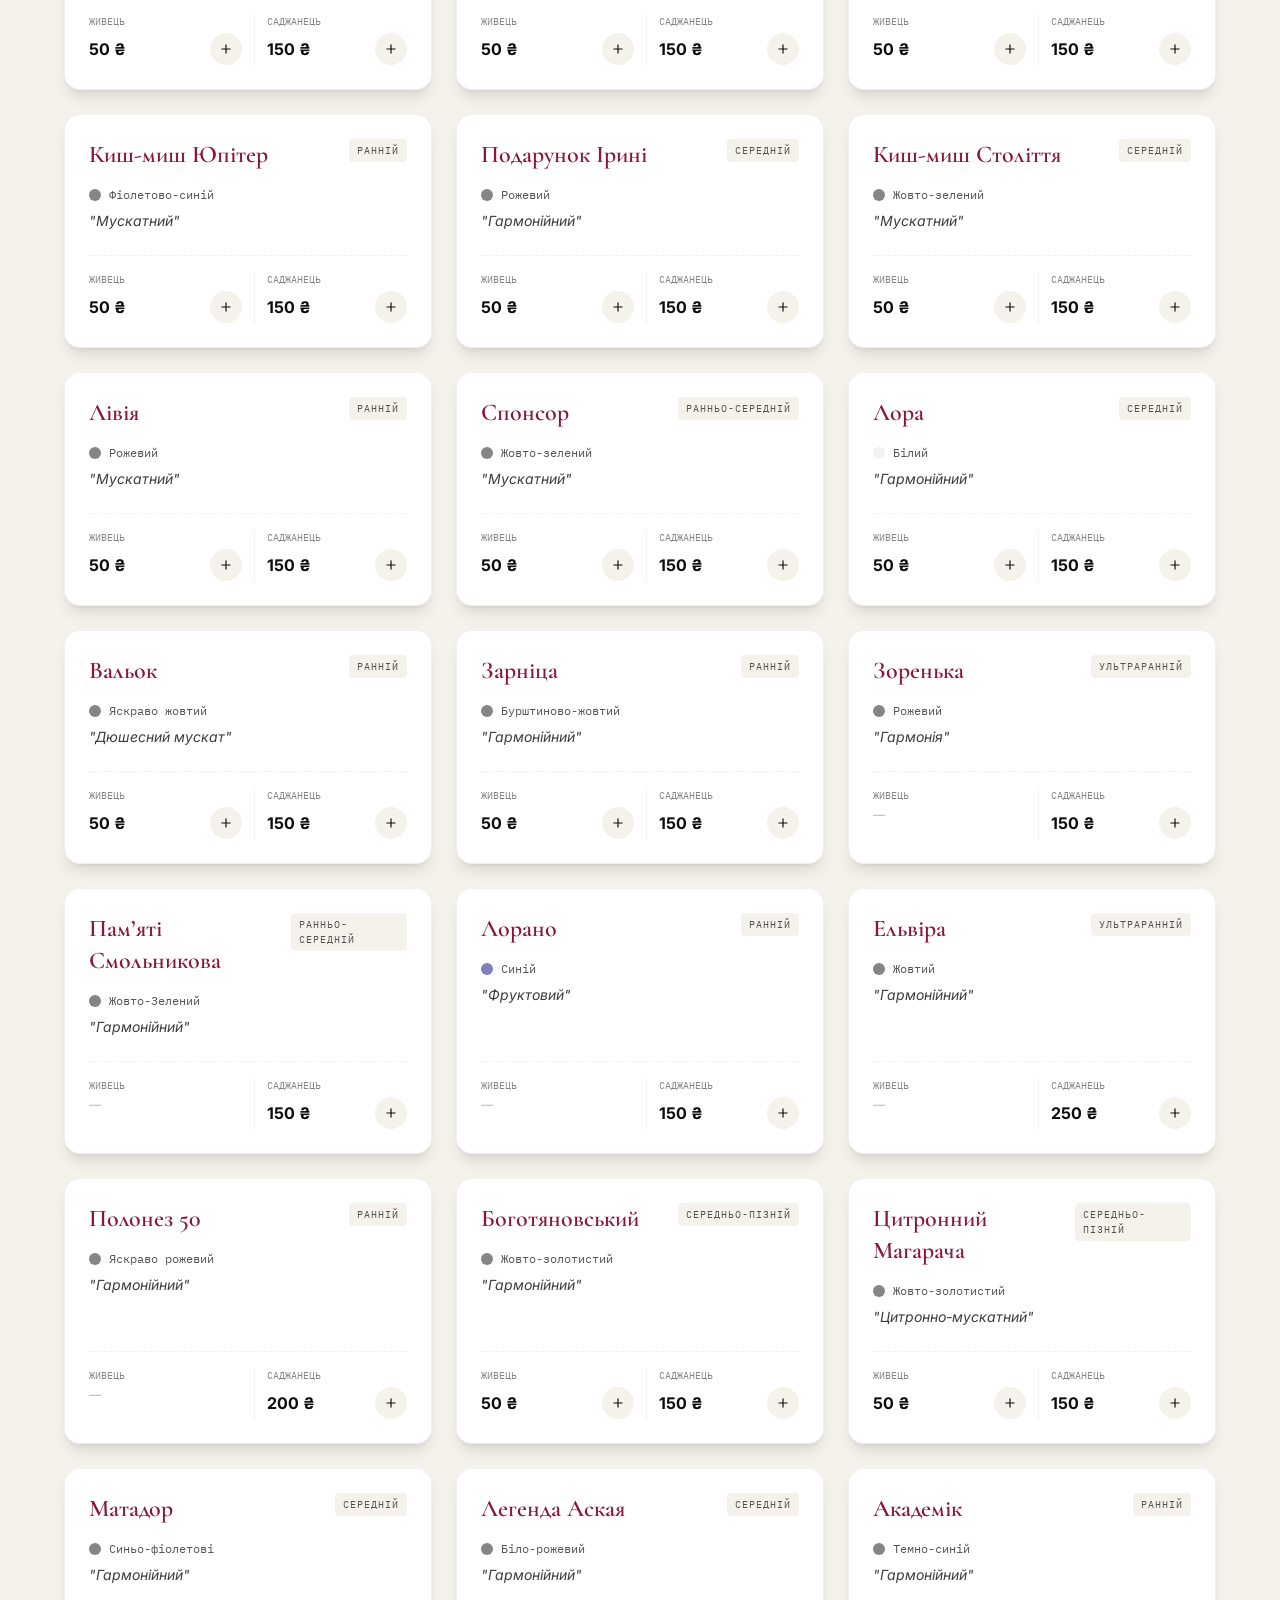
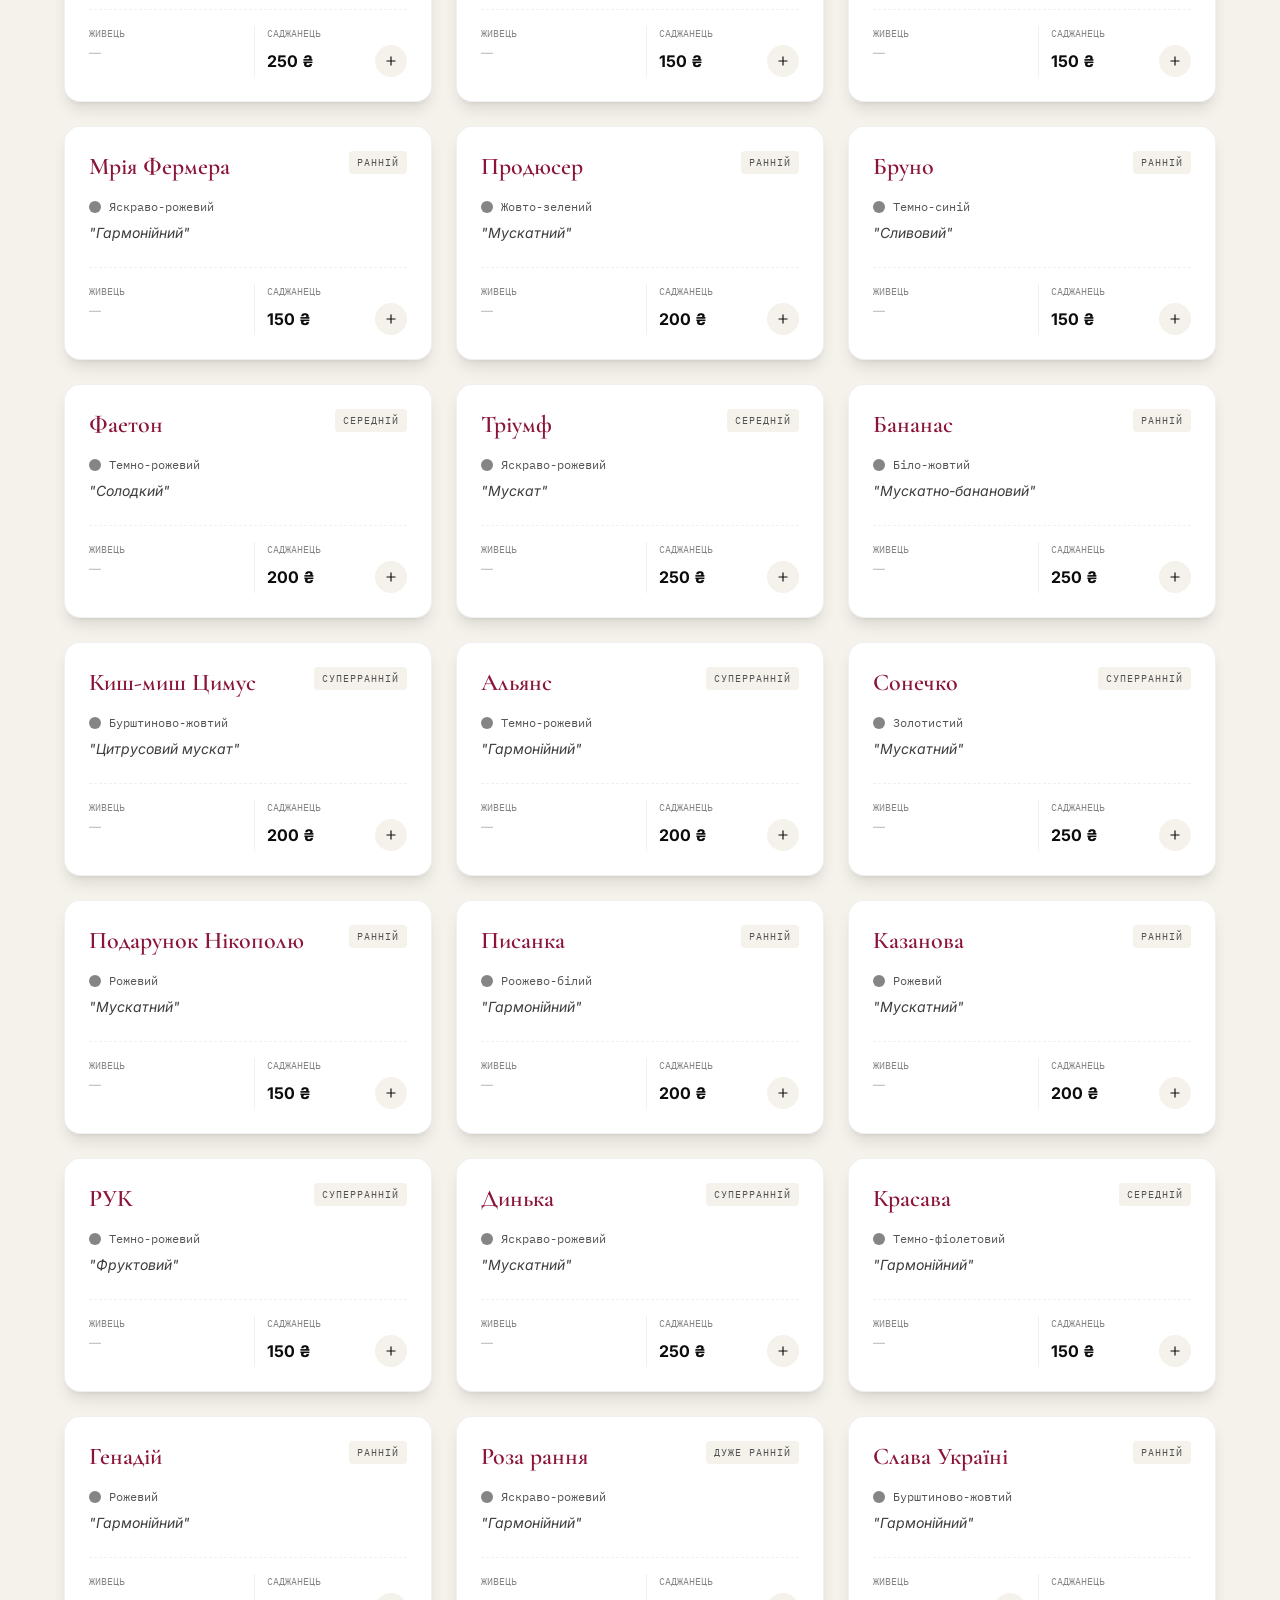
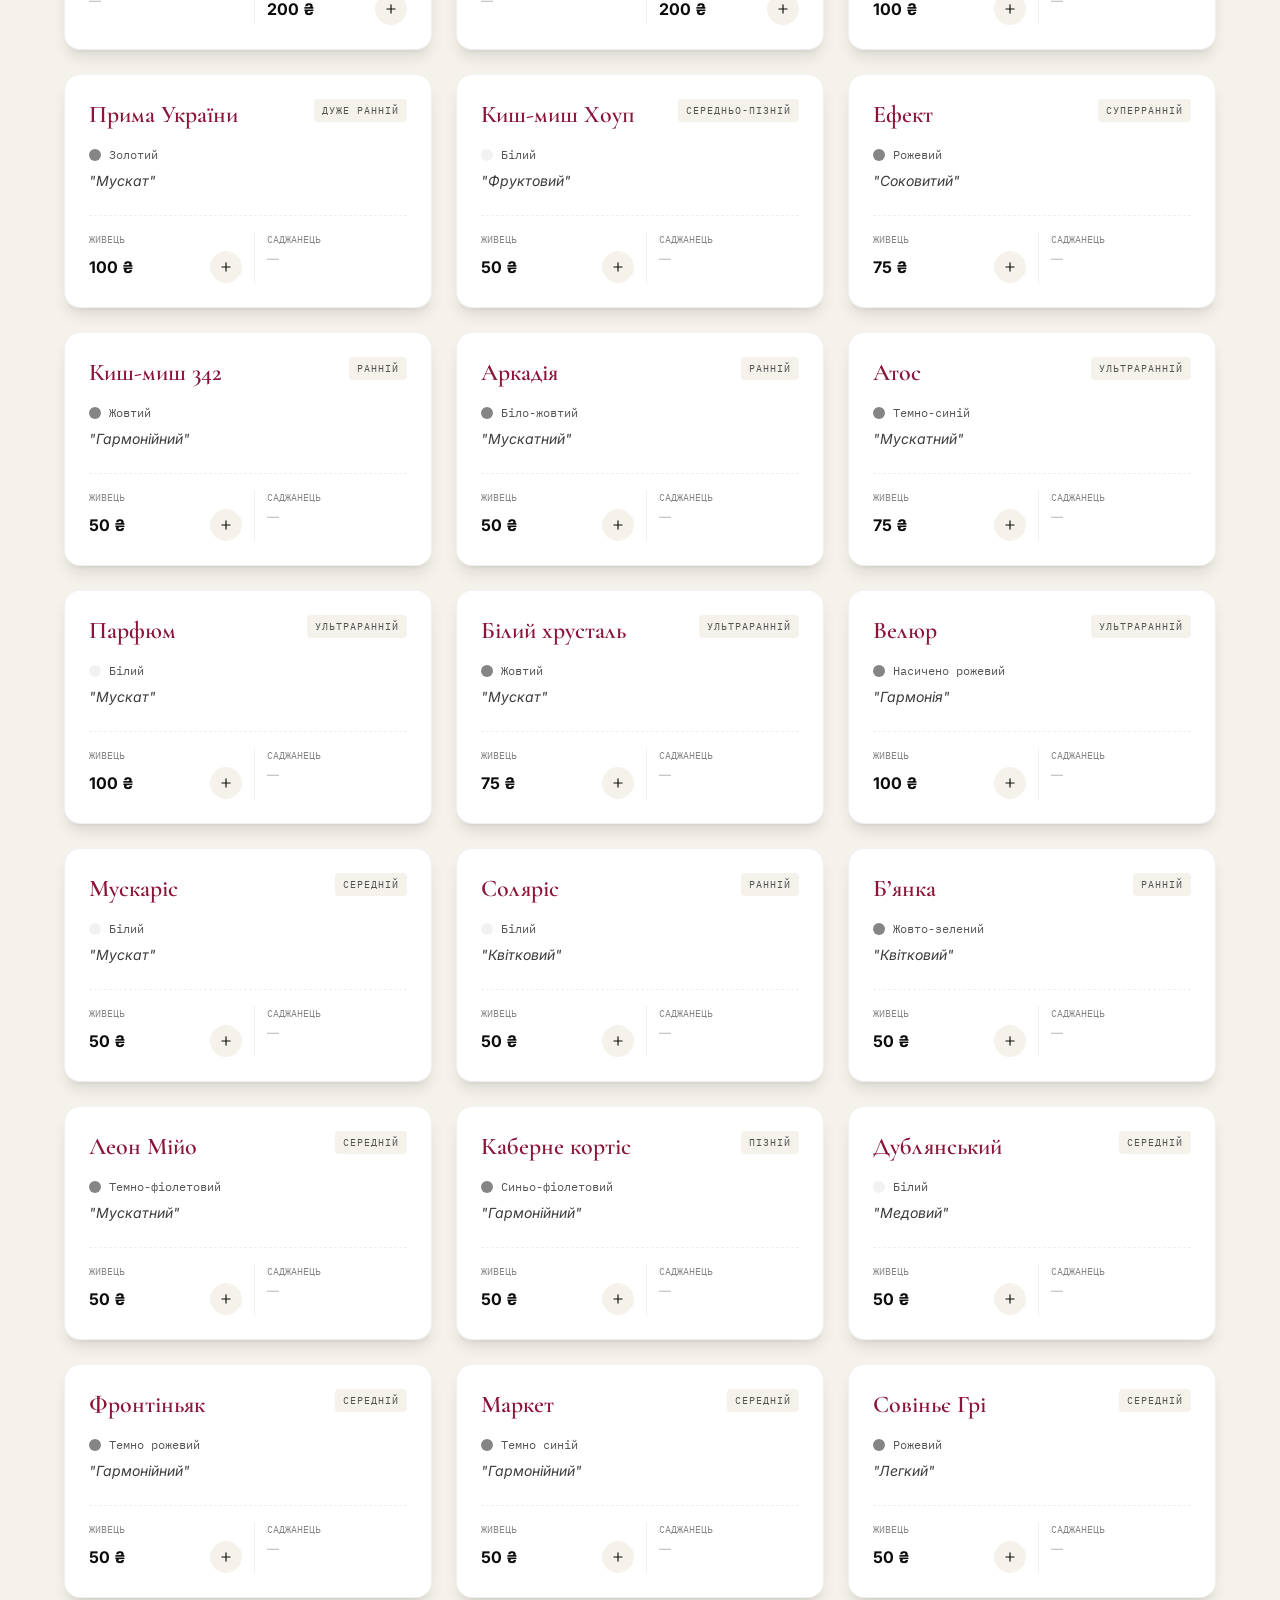
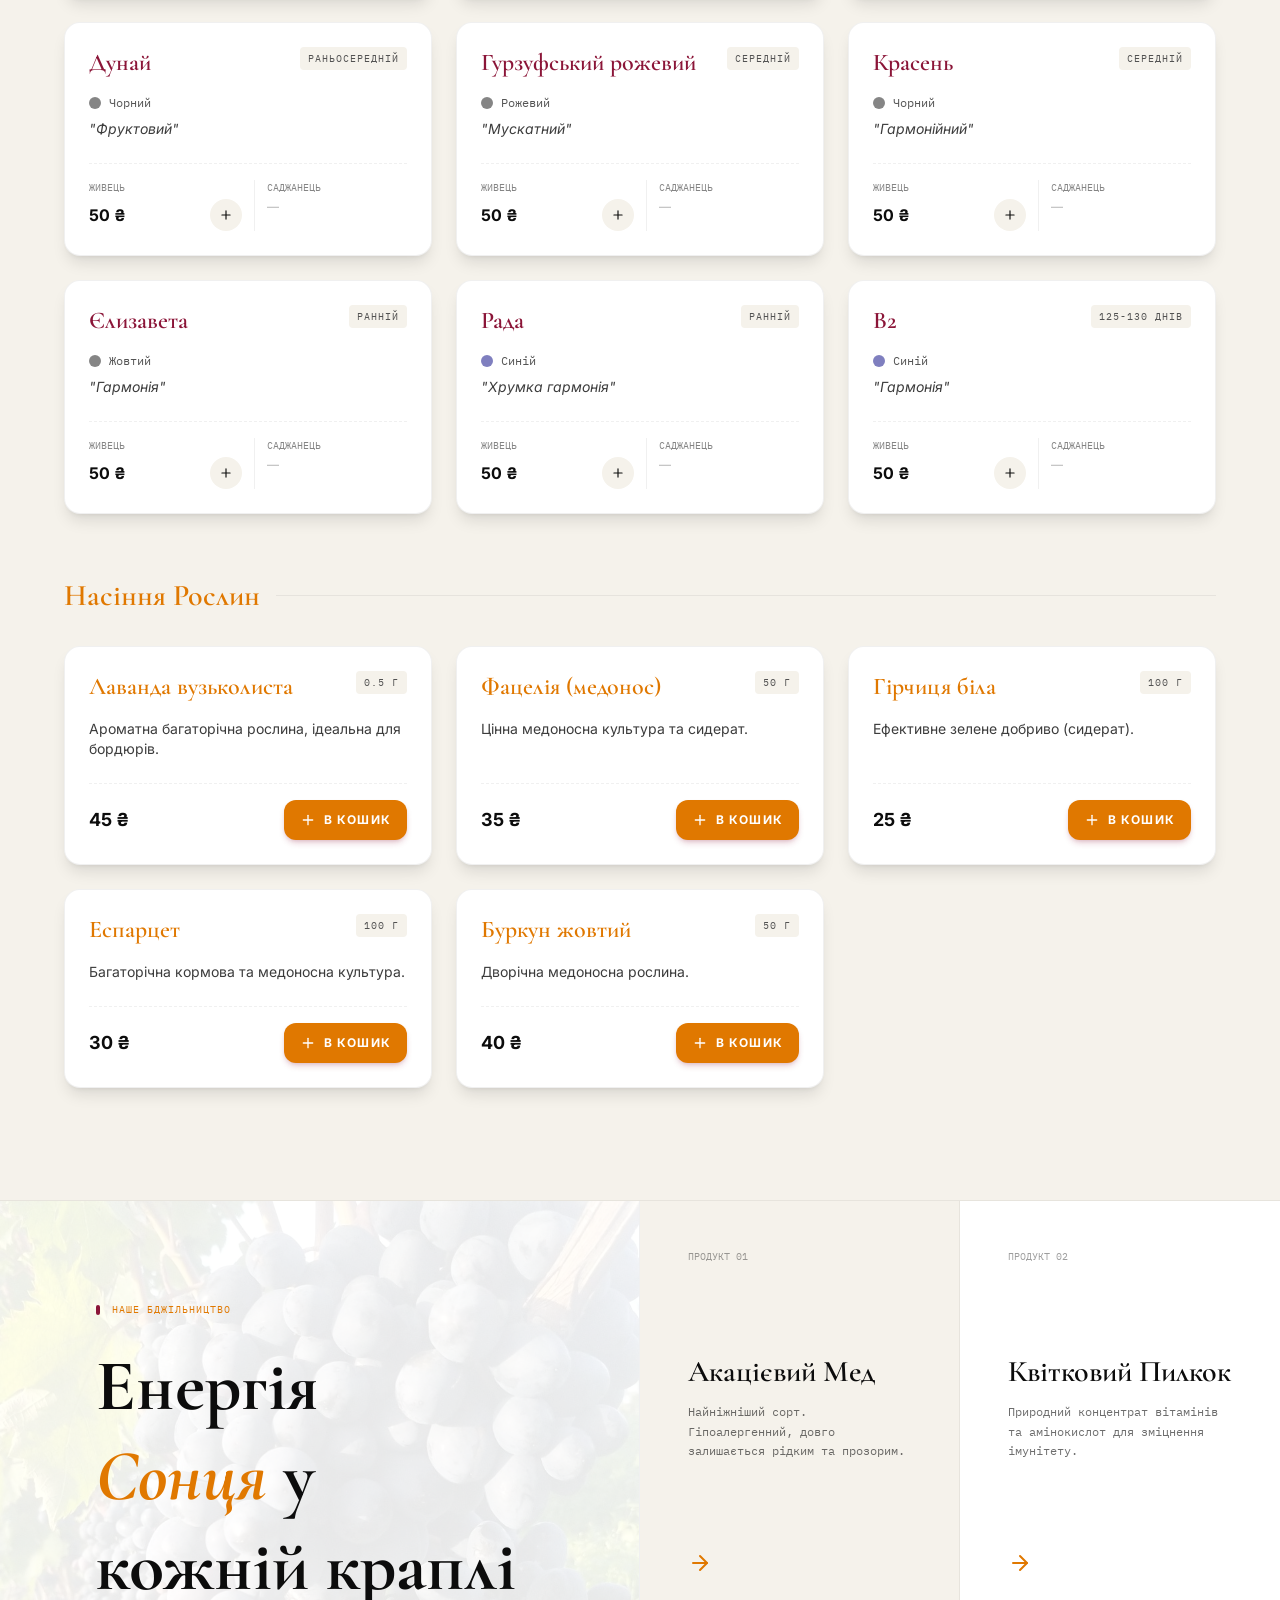
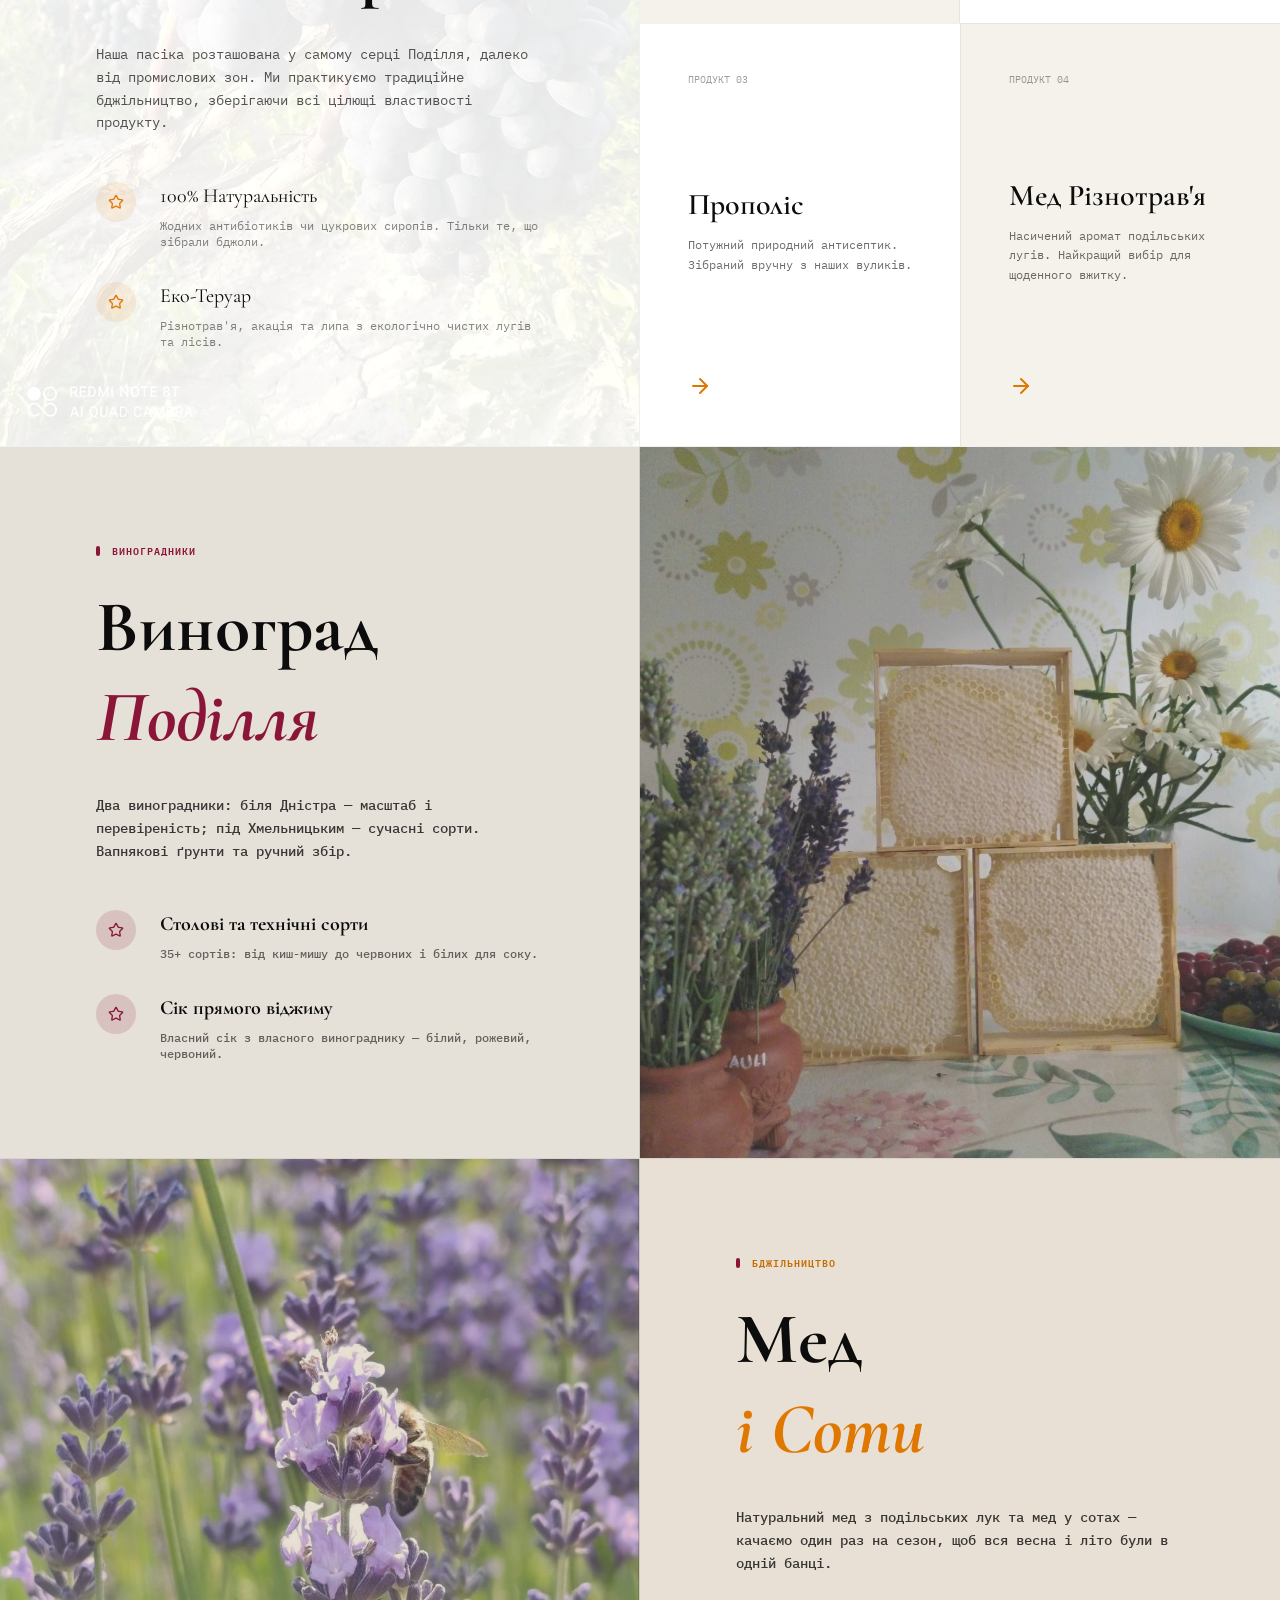
==== commit b3685f3f: "Deploy: оновлення сайту 2026-03-01" ====
--- a/index.html
+++ b/index.html
@@ -13,8 +13,8 @@
     <link rel="preconnect" href="https://fonts.googleapis.com">
     <link rel="preconnect" href="https://fonts.gstatic.com" crossorigin>
     <link href="https://fonts.googleapis.com/css2?family=Cormorant+Garamond:ital,wght@0,300;0,400;0,500;0,600;0,700;1,400;1,500&family=IBM+Plex+Mono:wght@300;400;500;600&family=Inter:wght@300;400;500;600;700&display=swap" rel="stylesheet">
-    <script type="module" crossorigin src="/assets/index-CveNCxZ9.js"></script>
-    <link rel="stylesheet" crossorigin href="/assets/index-Dp0nzoeO.css">
+    <script type="module" crossorigin src="/assets/index-BM8cvhSy.js"></script>
+    <link rel="stylesheet" crossorigin href="/assets/index-DFsxgk1W.css">
   </head>
   <body>
     <div id="root"></div>
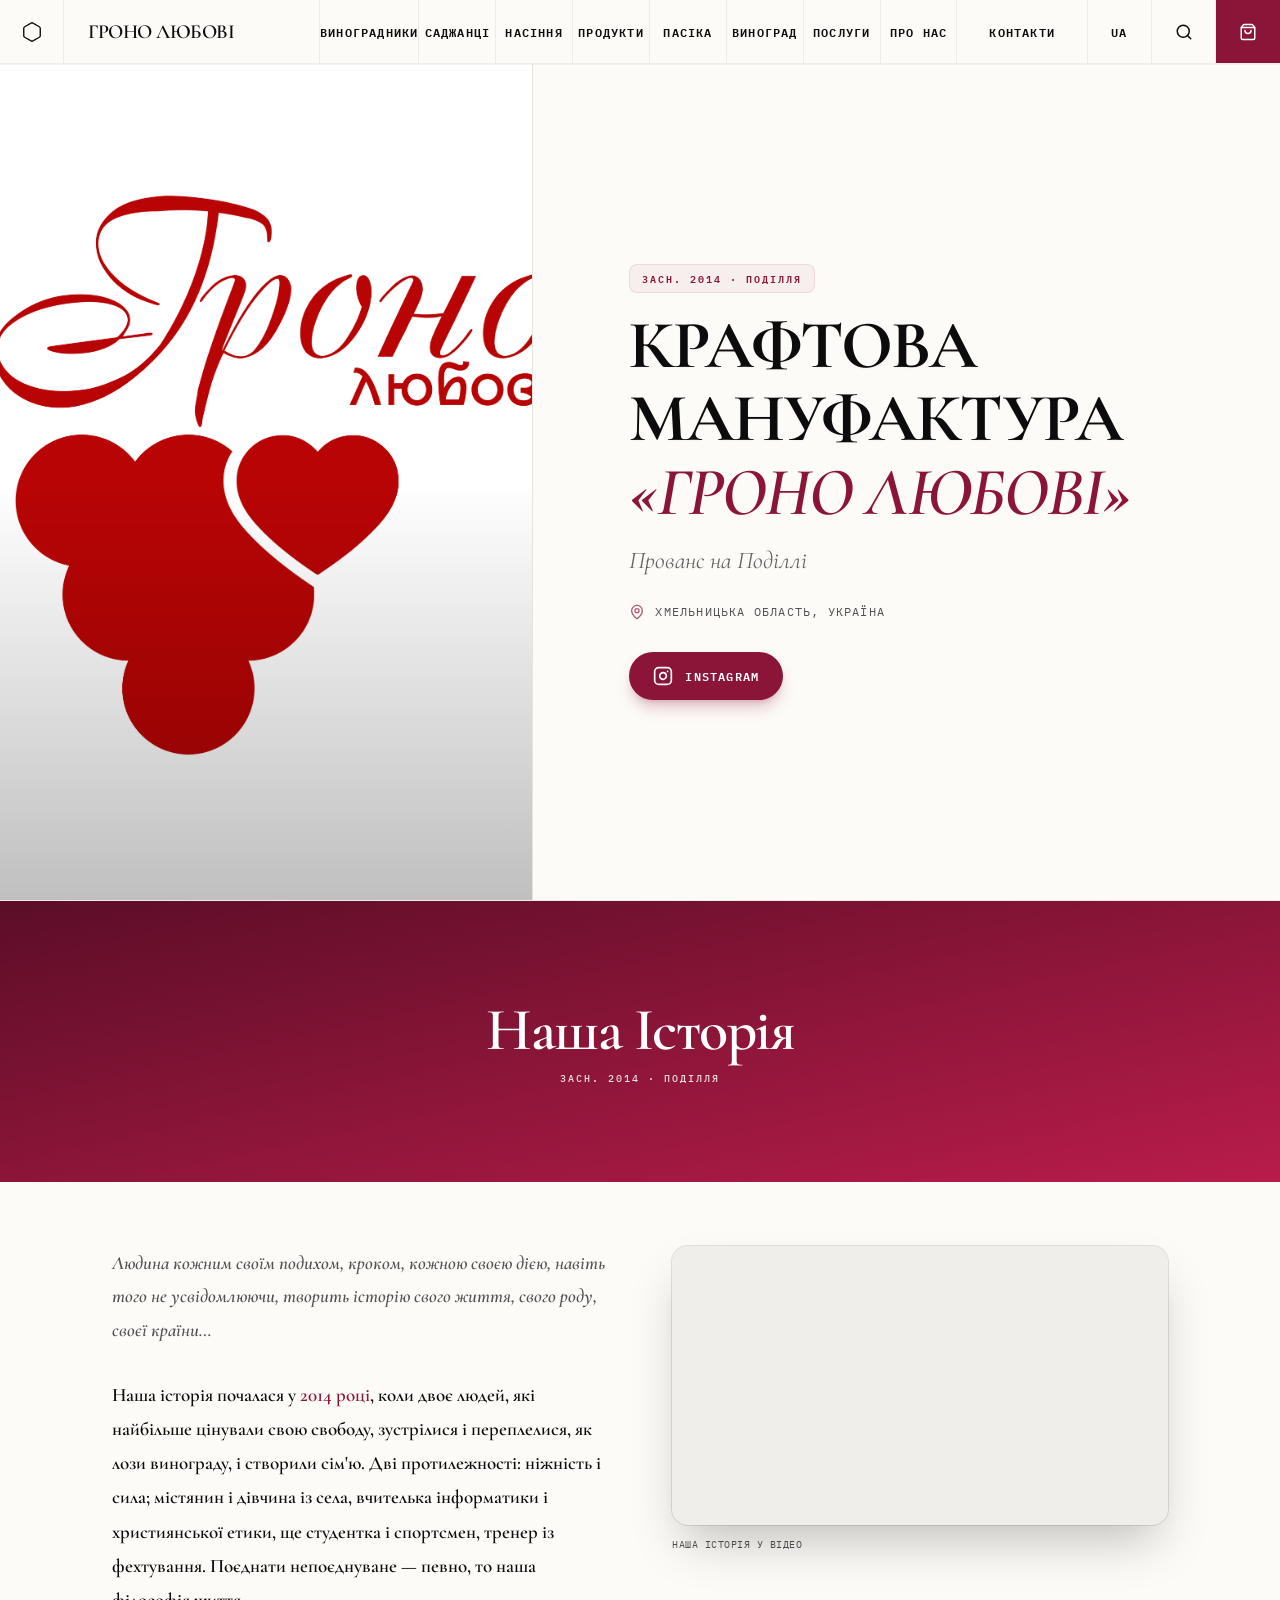
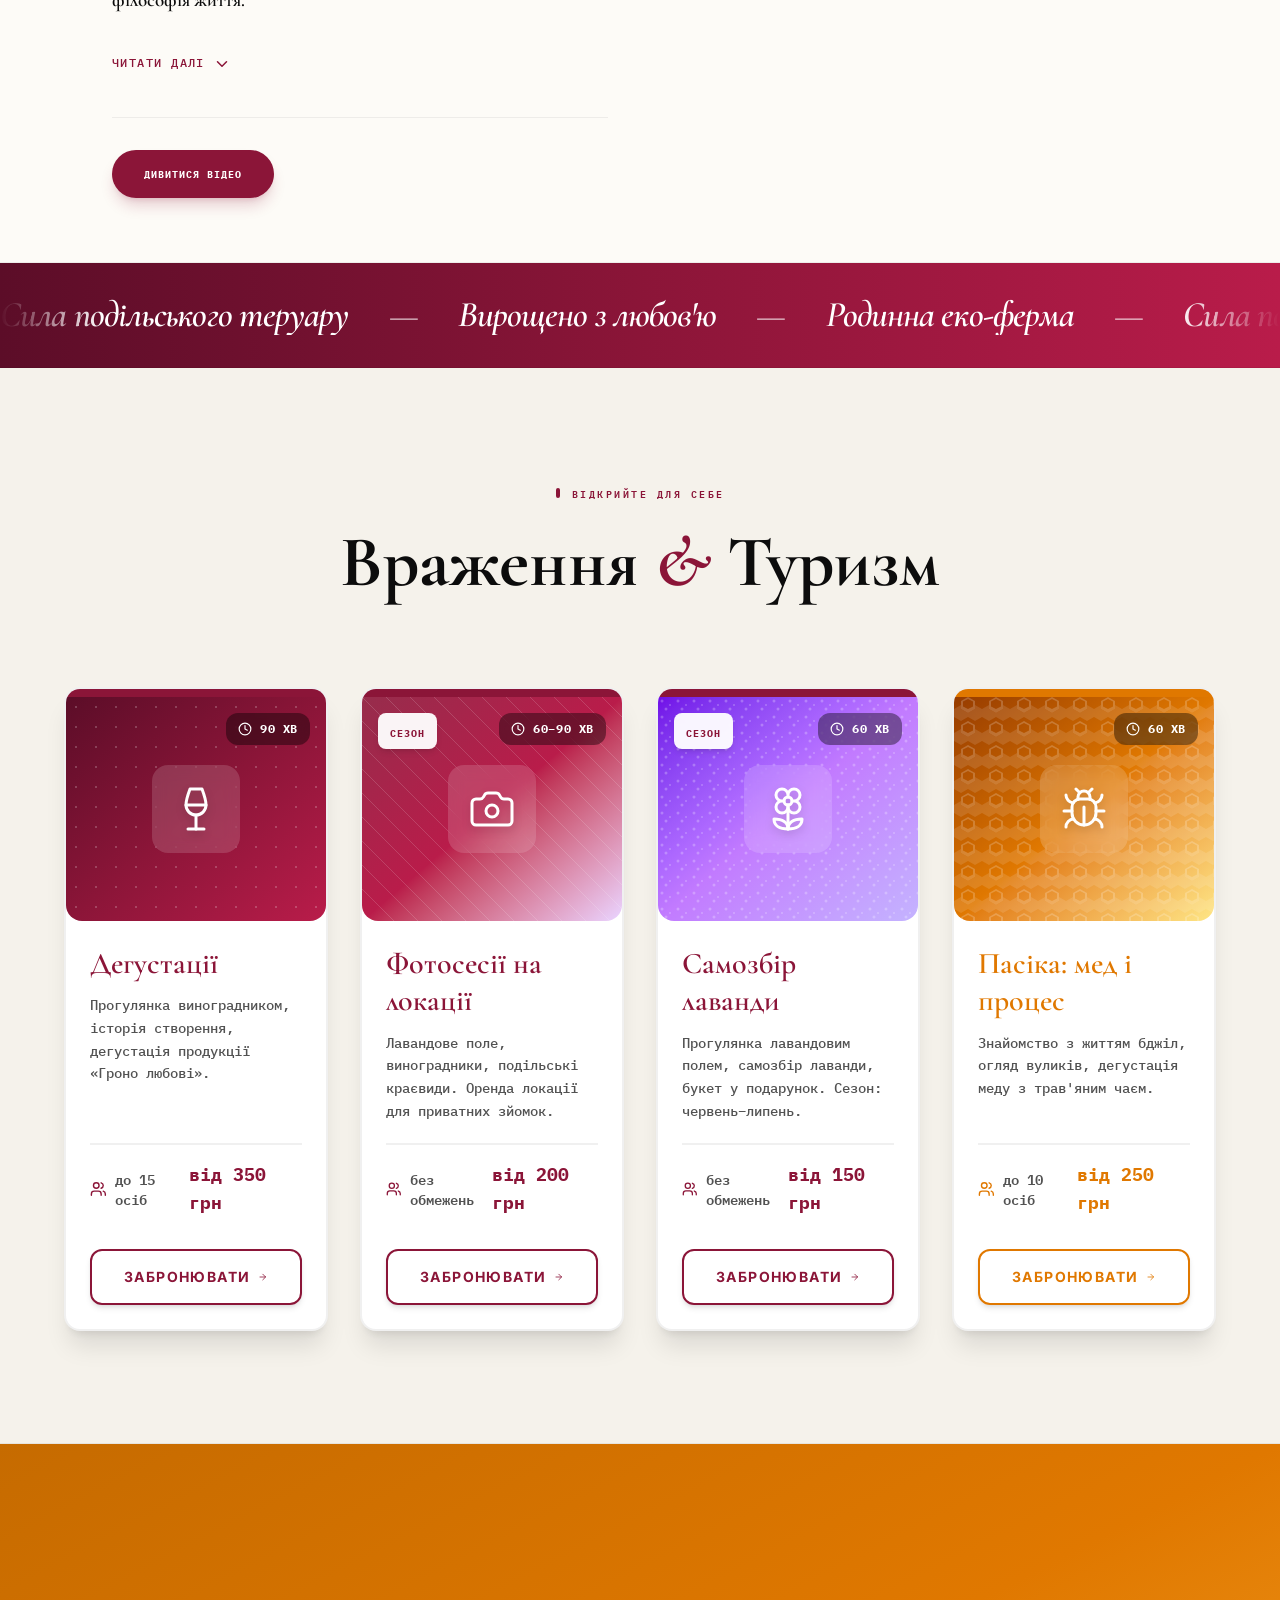
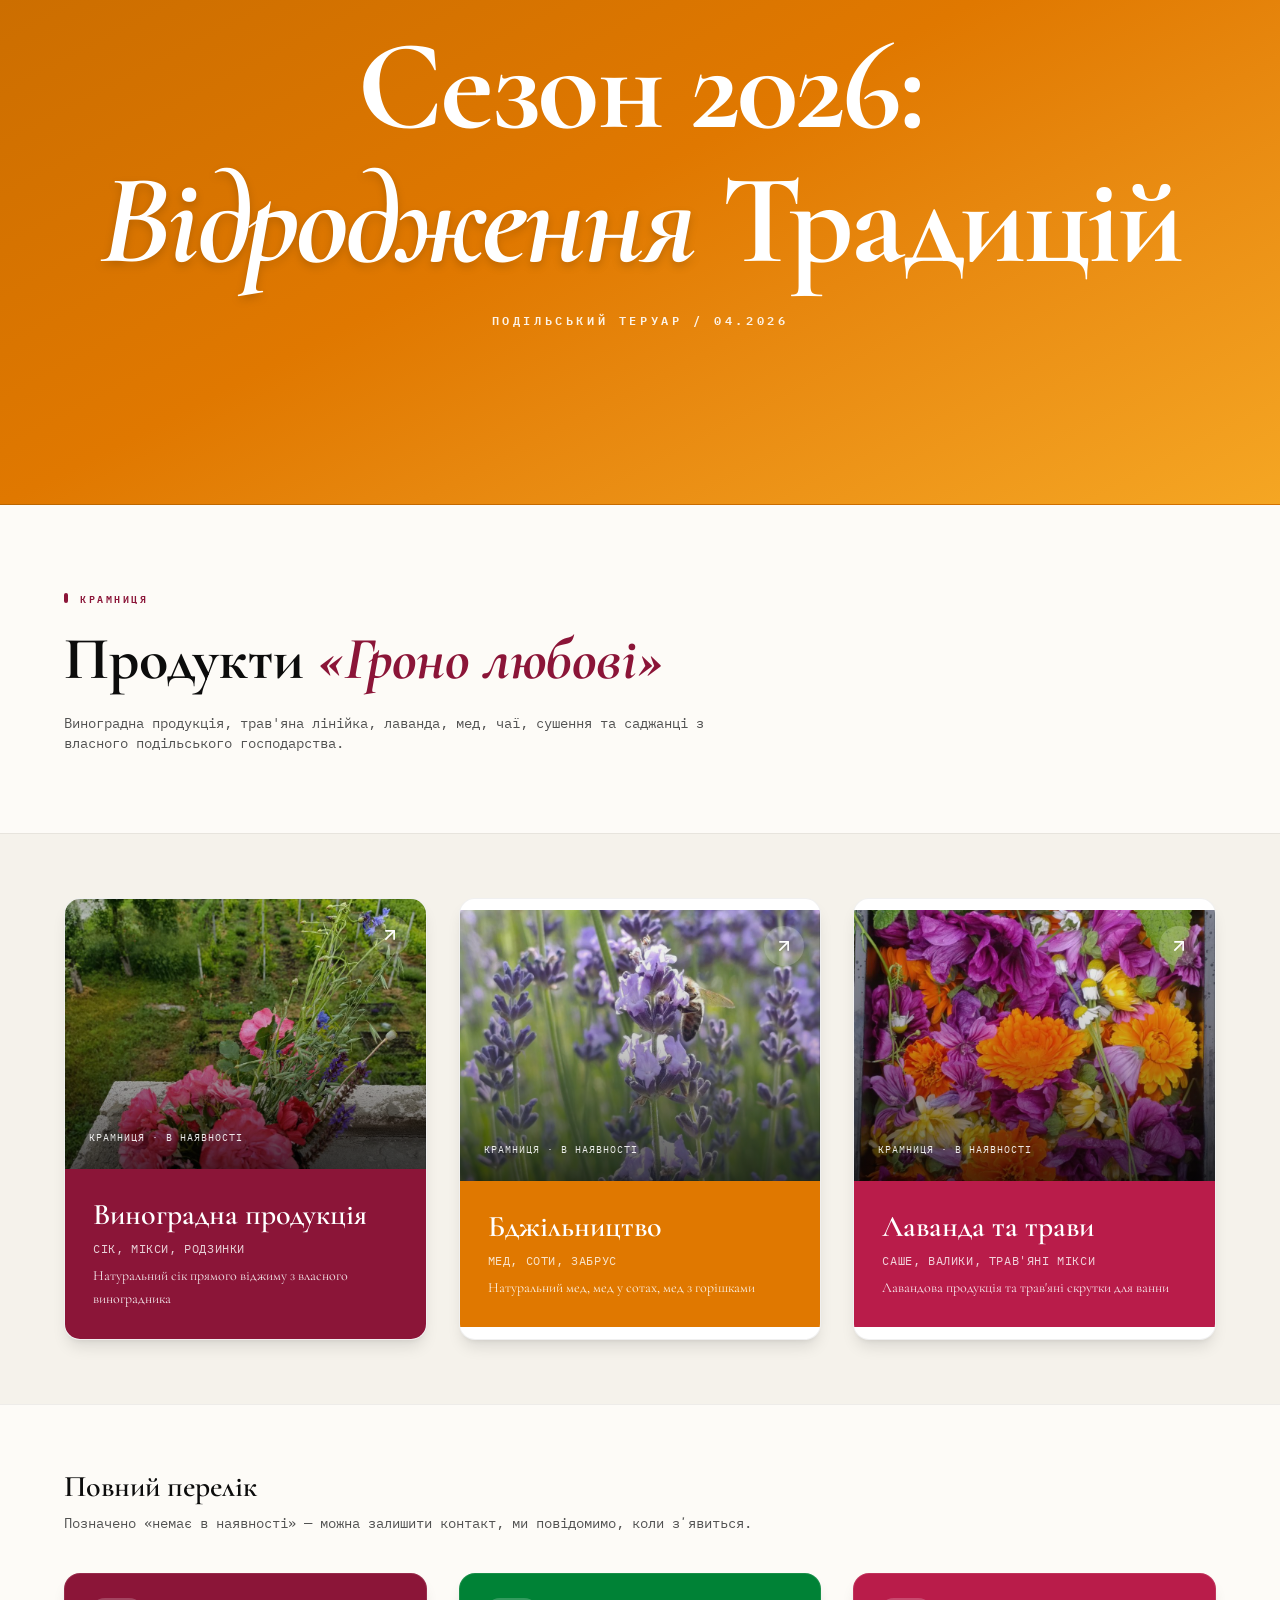
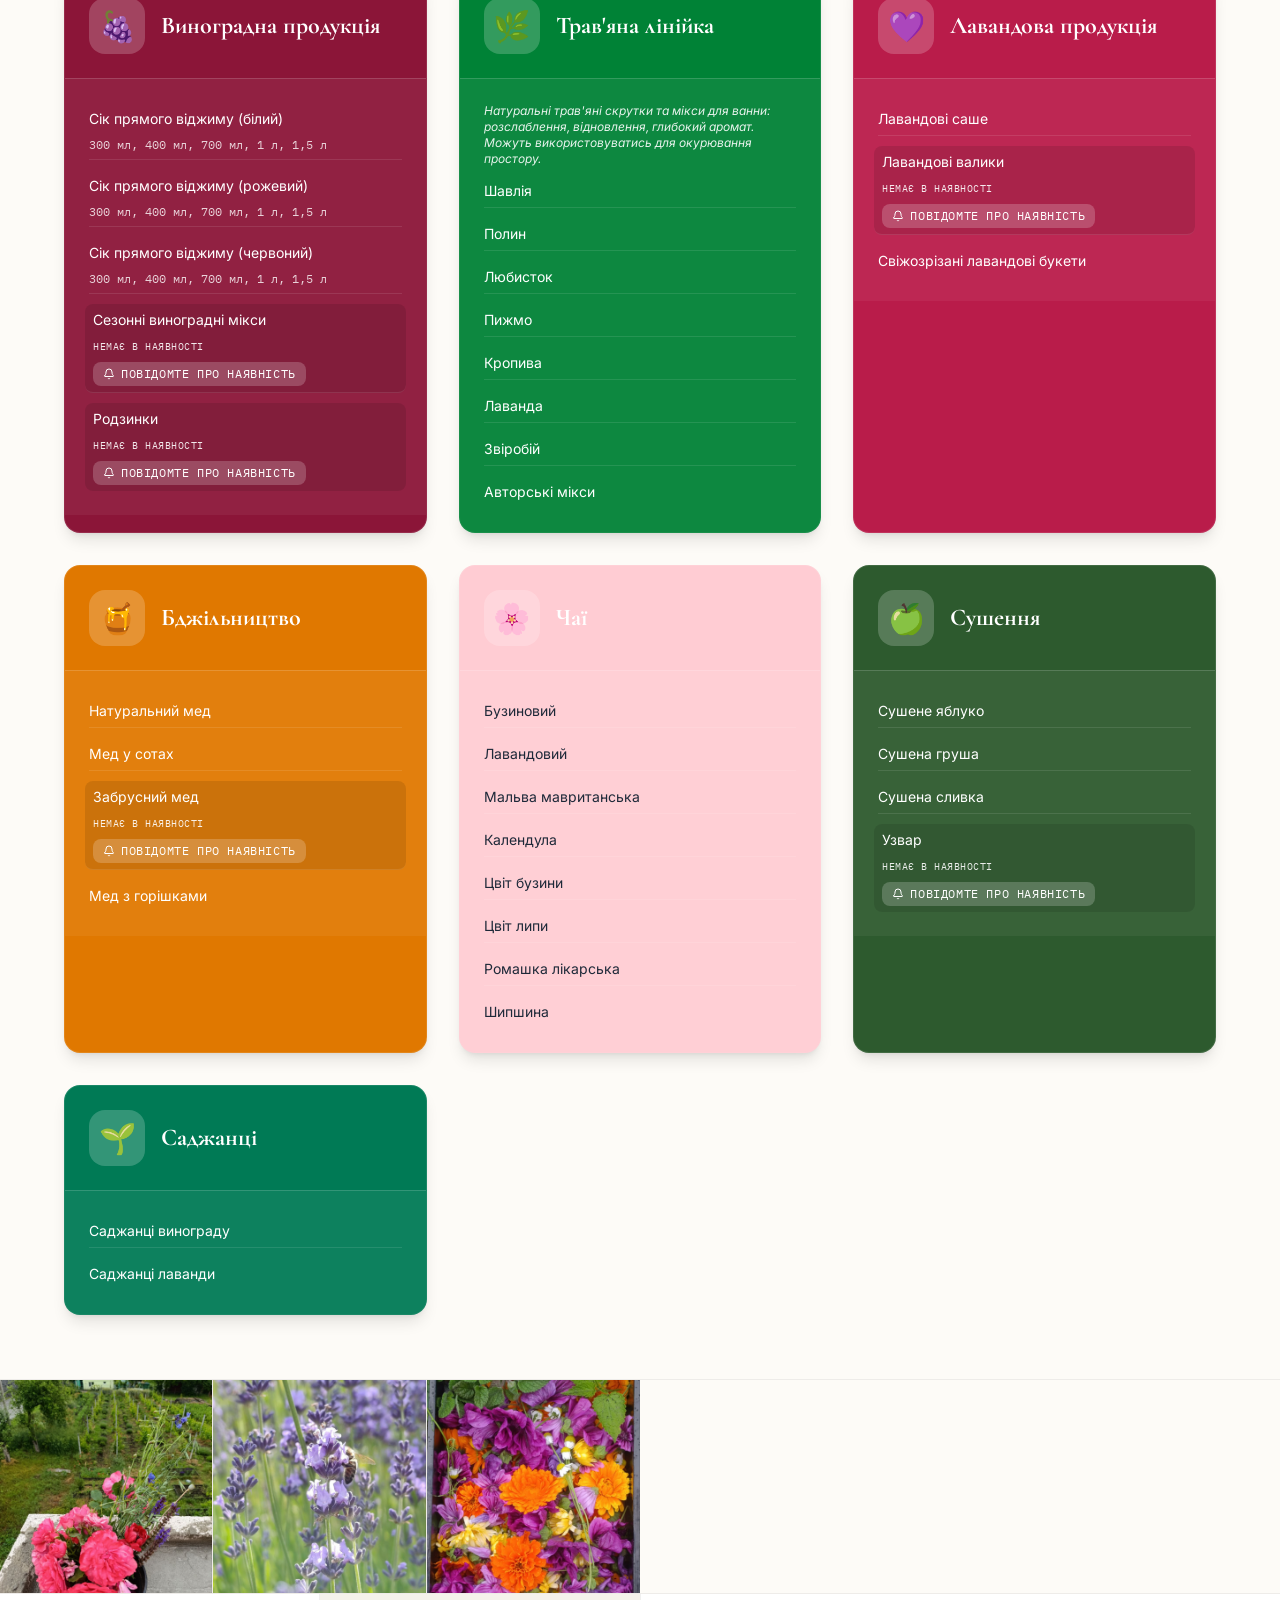
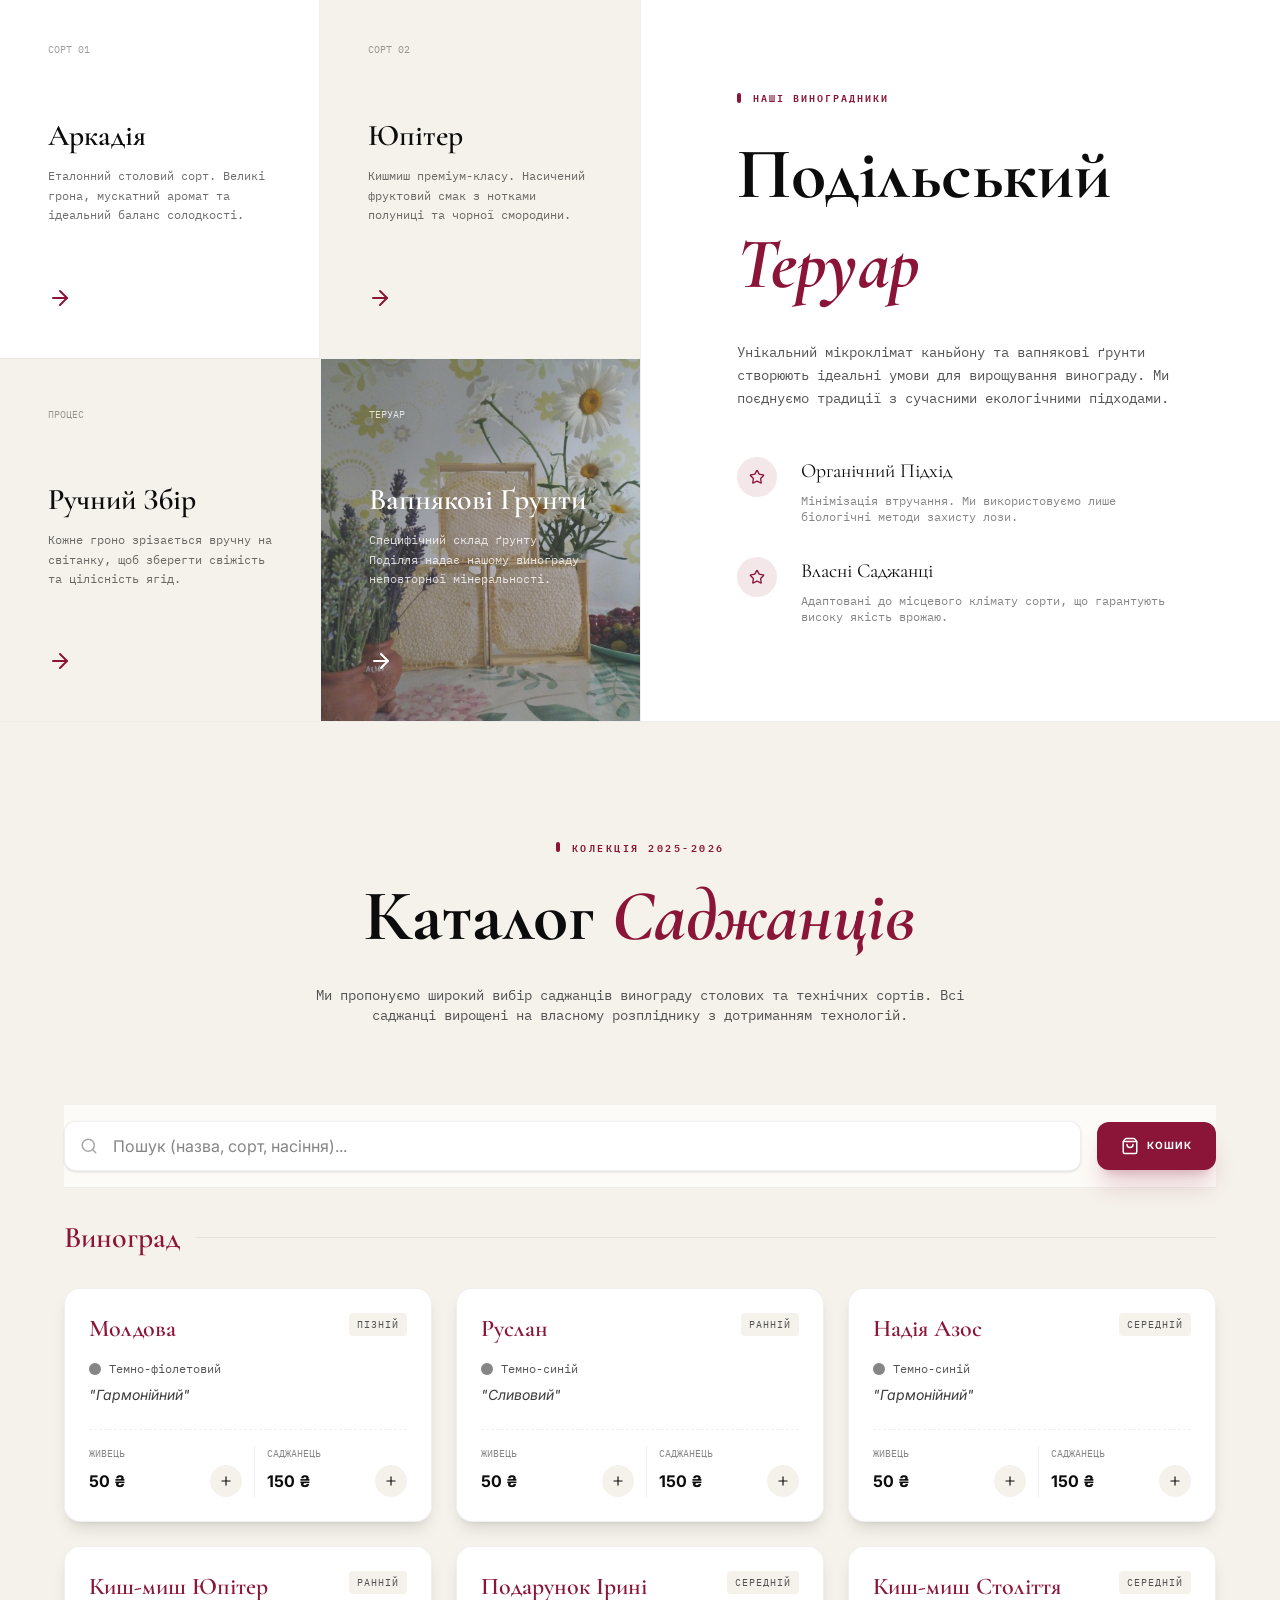
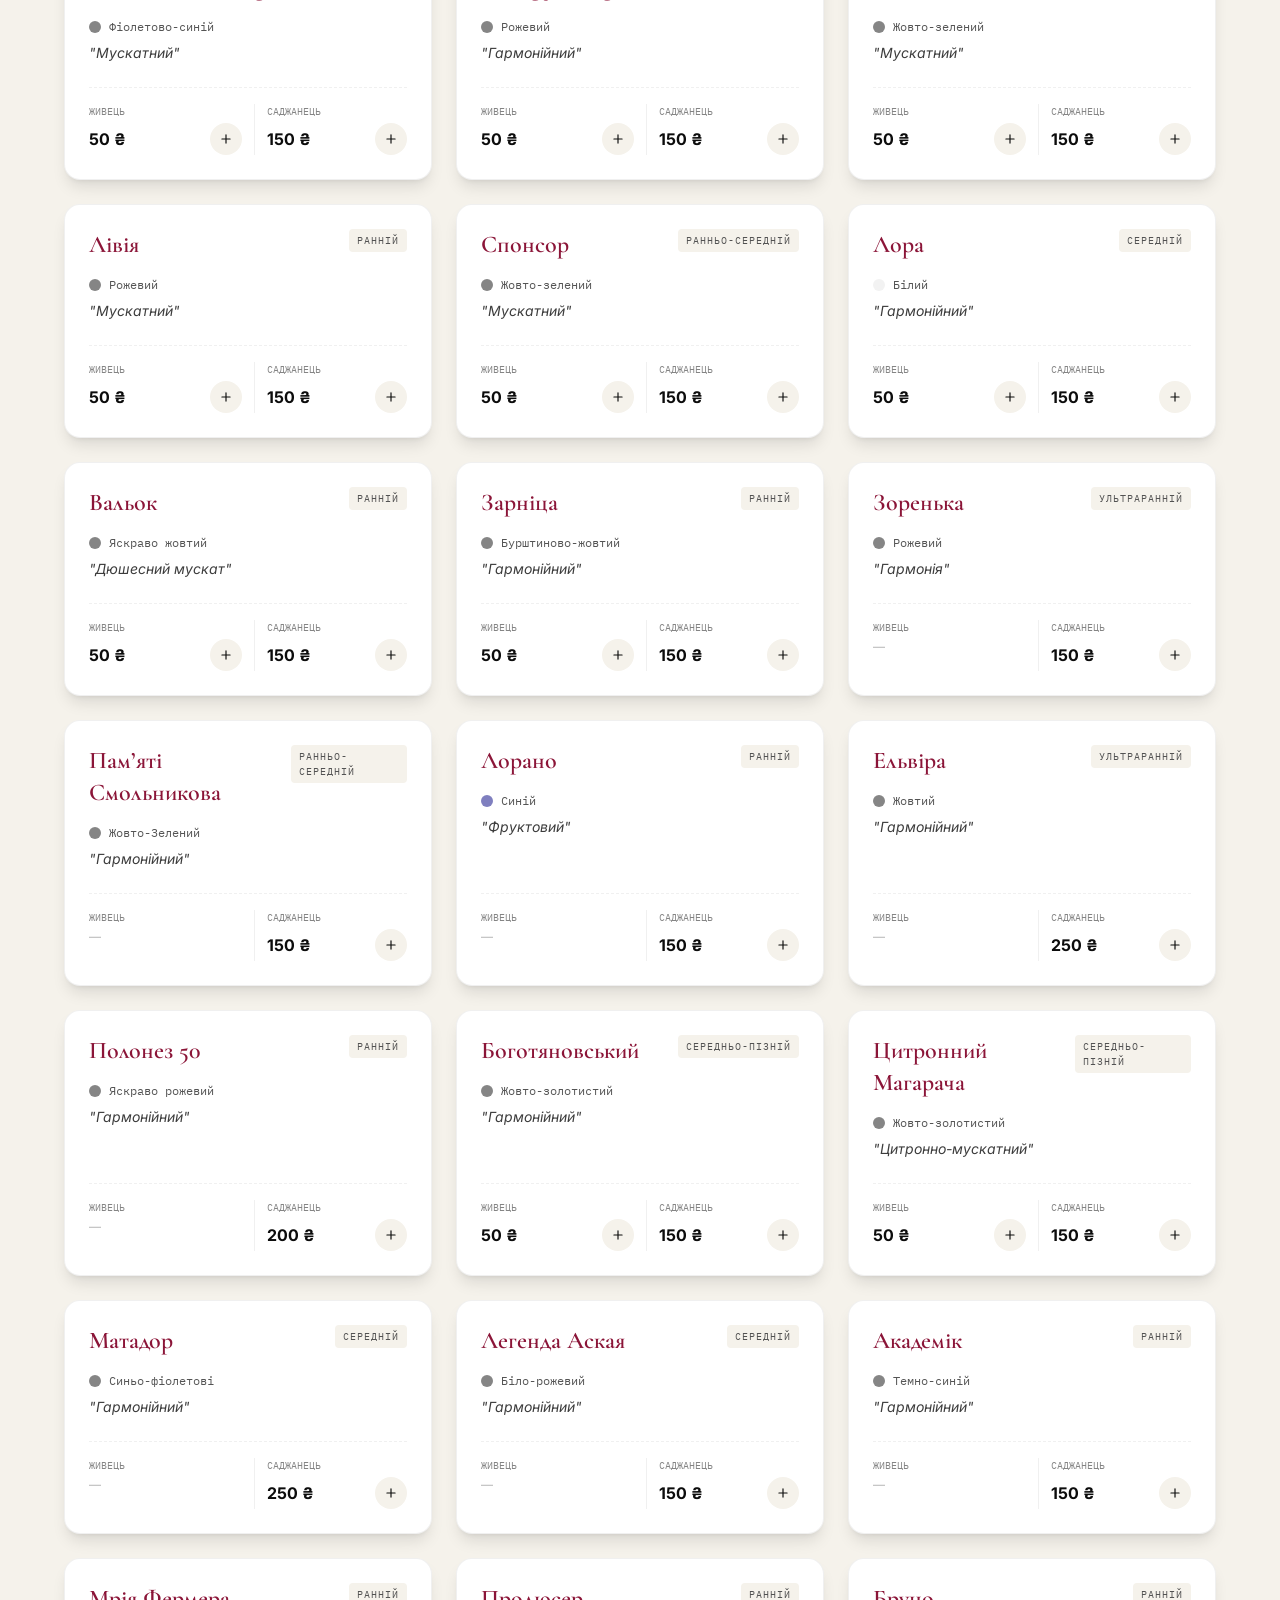
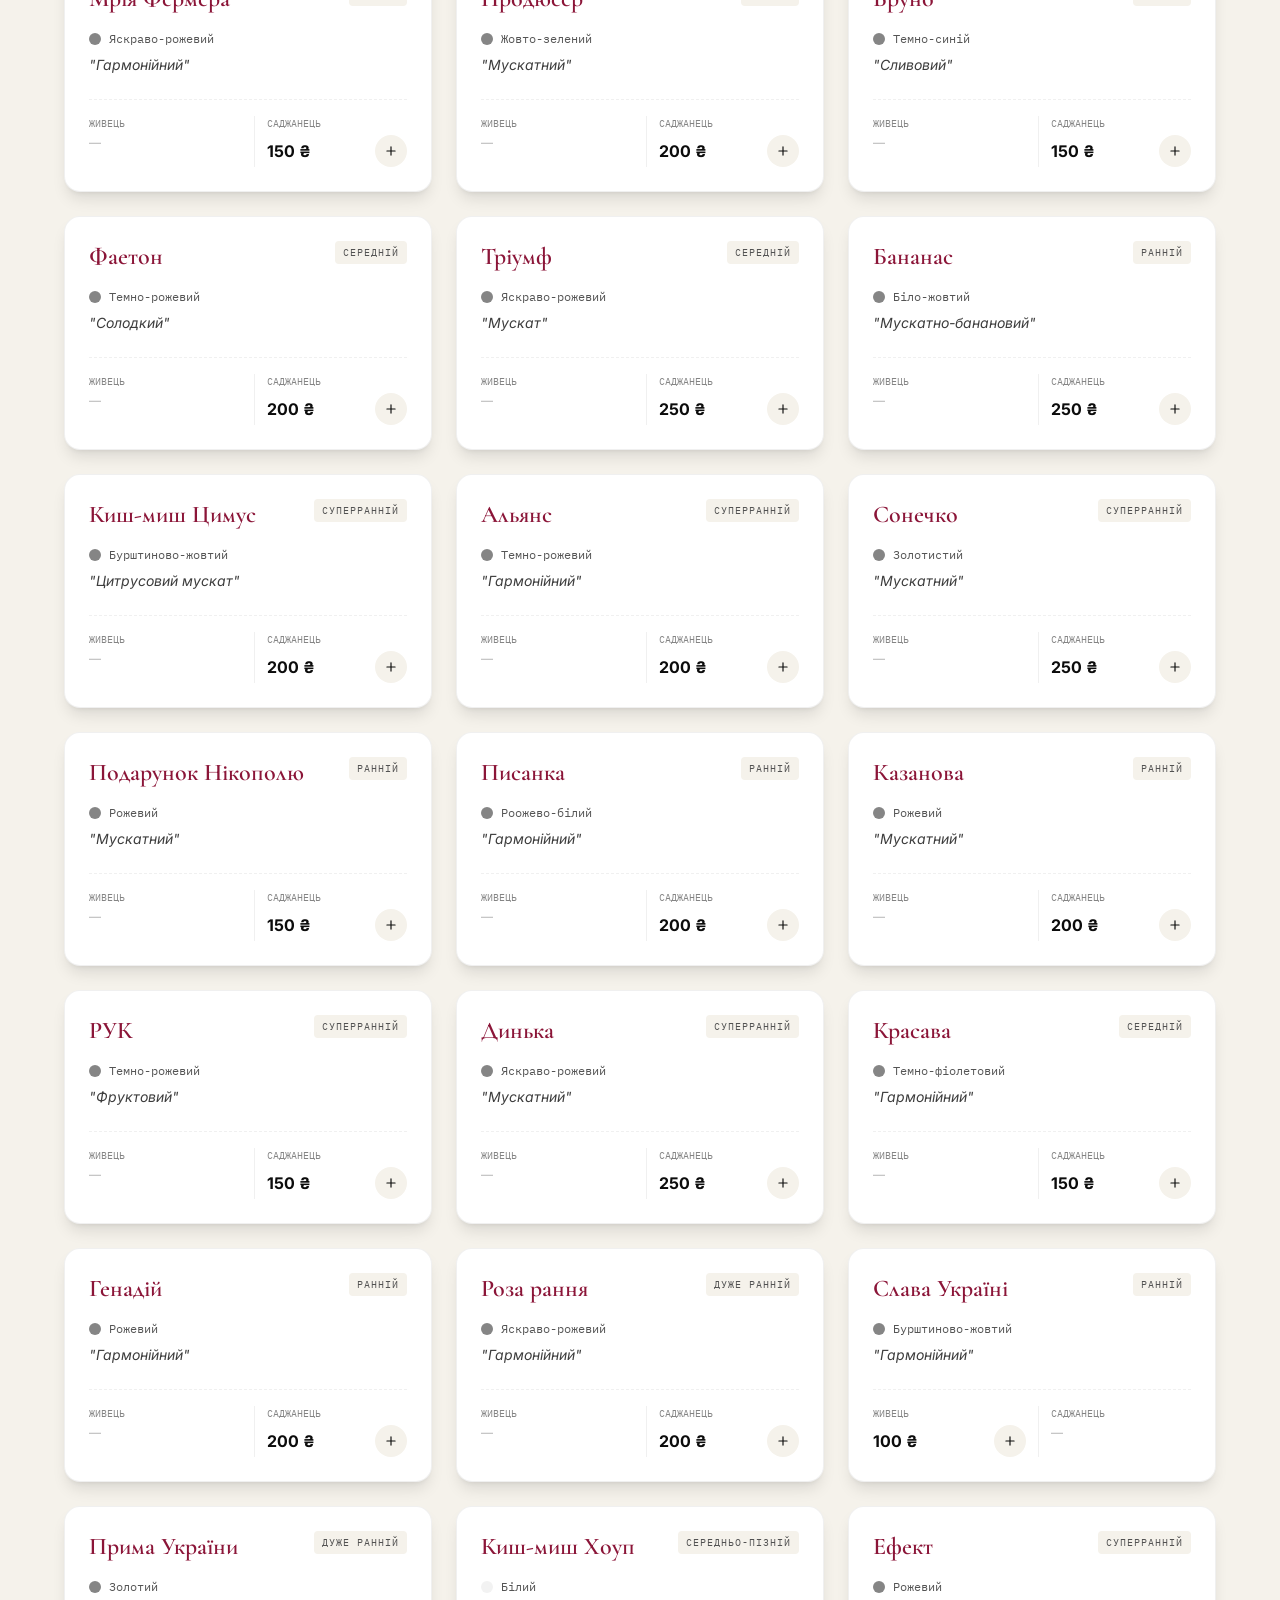
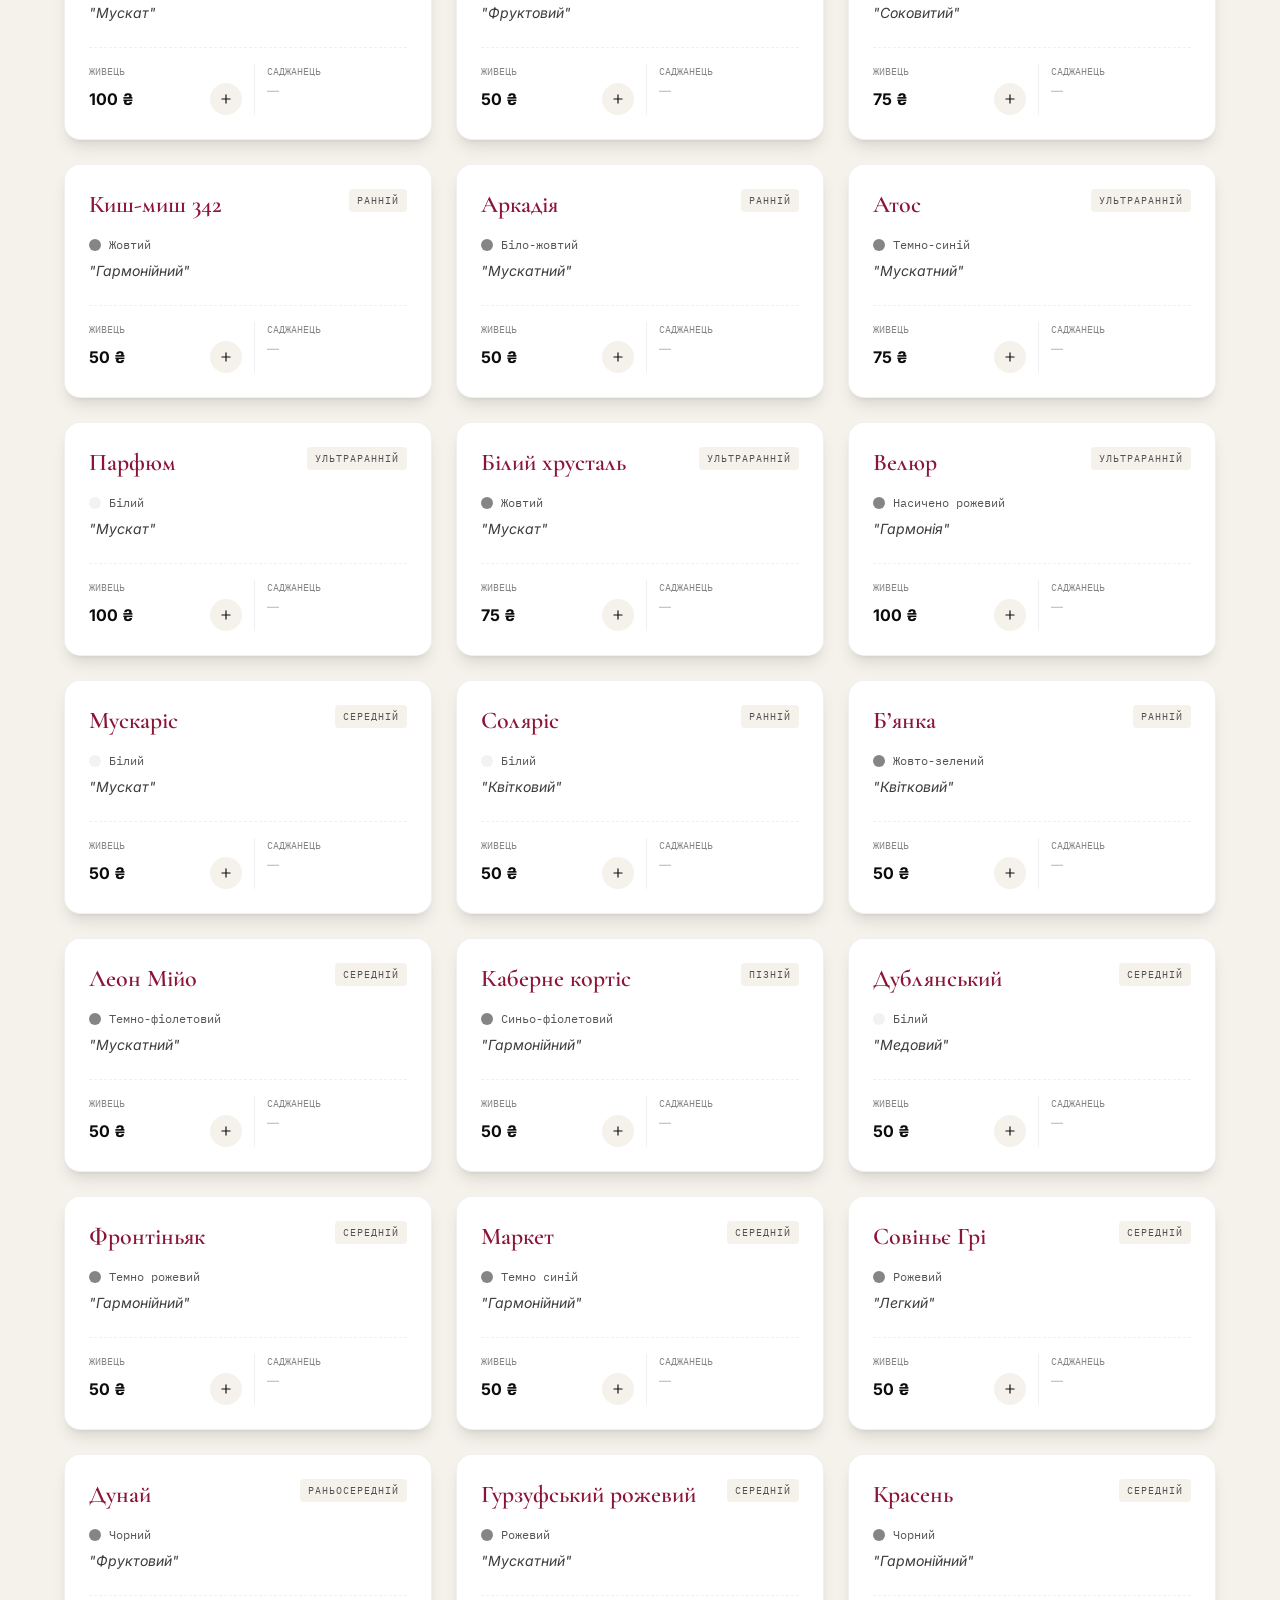
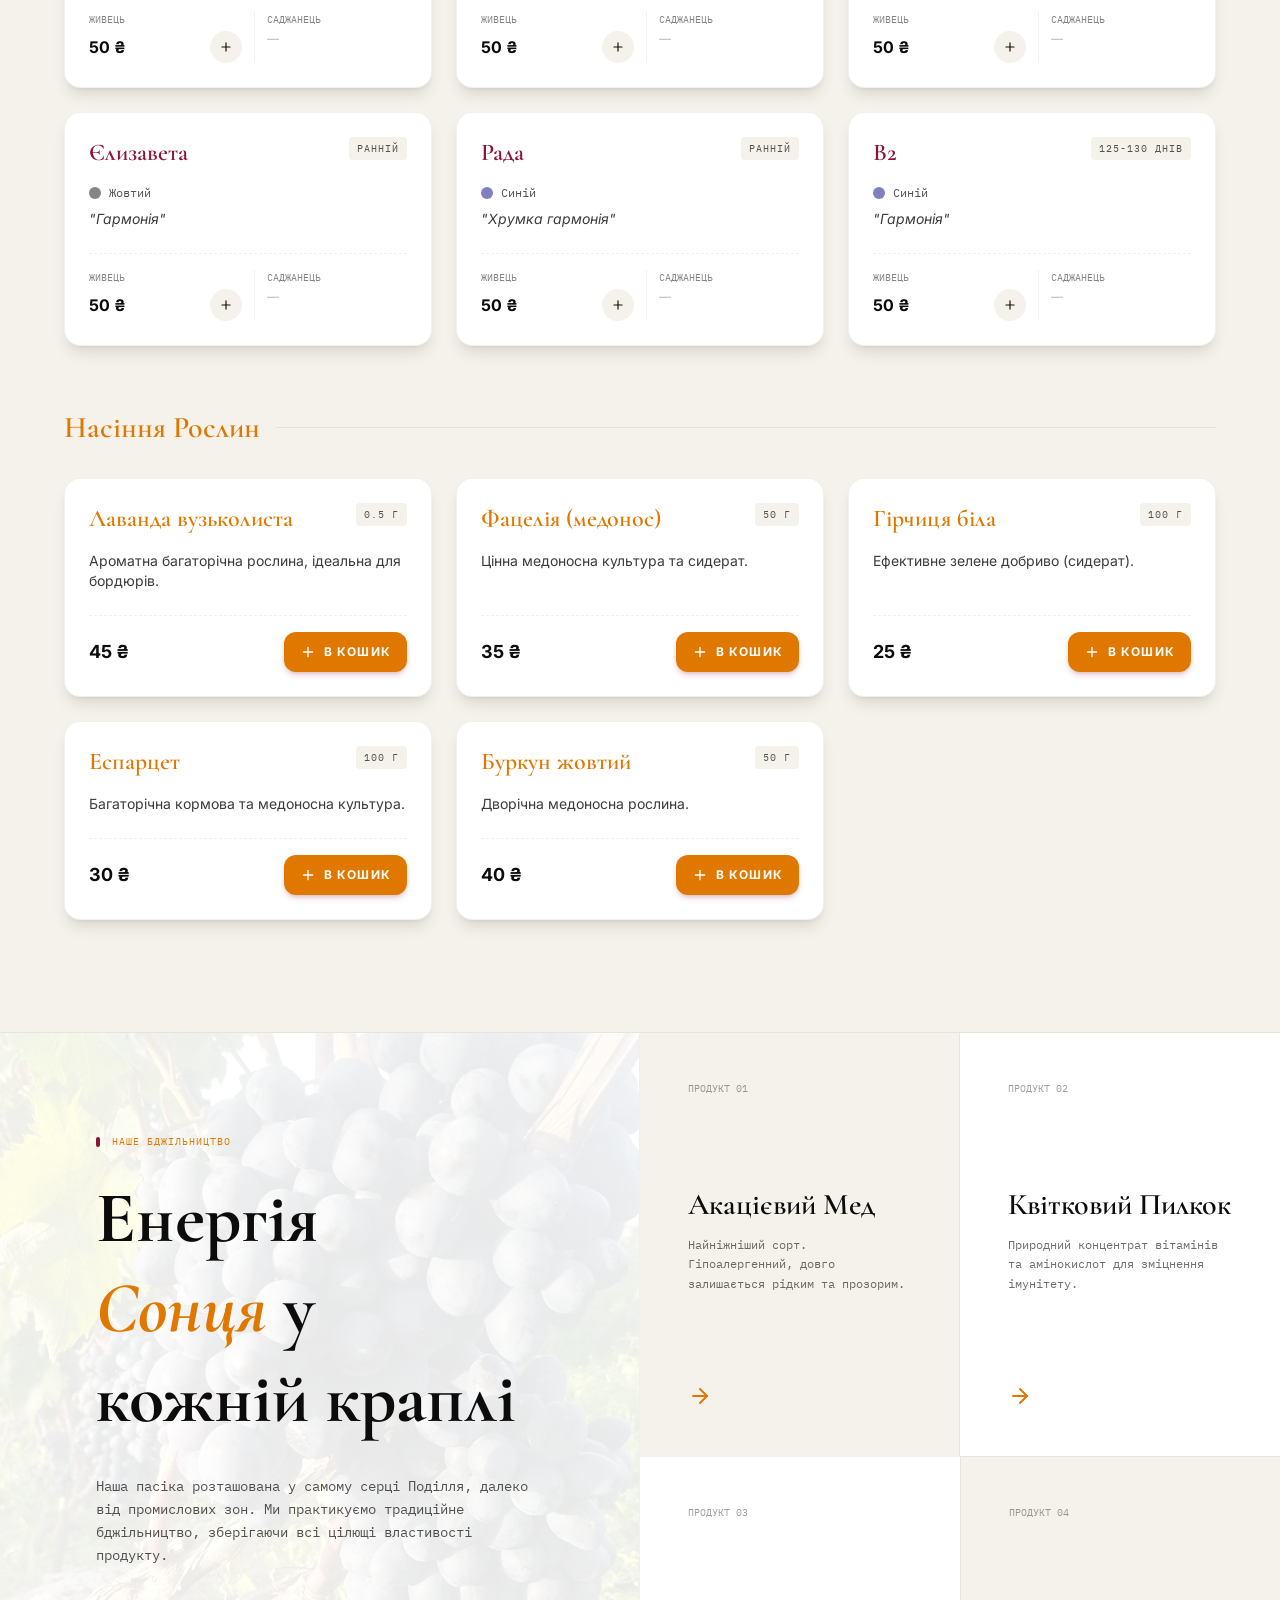
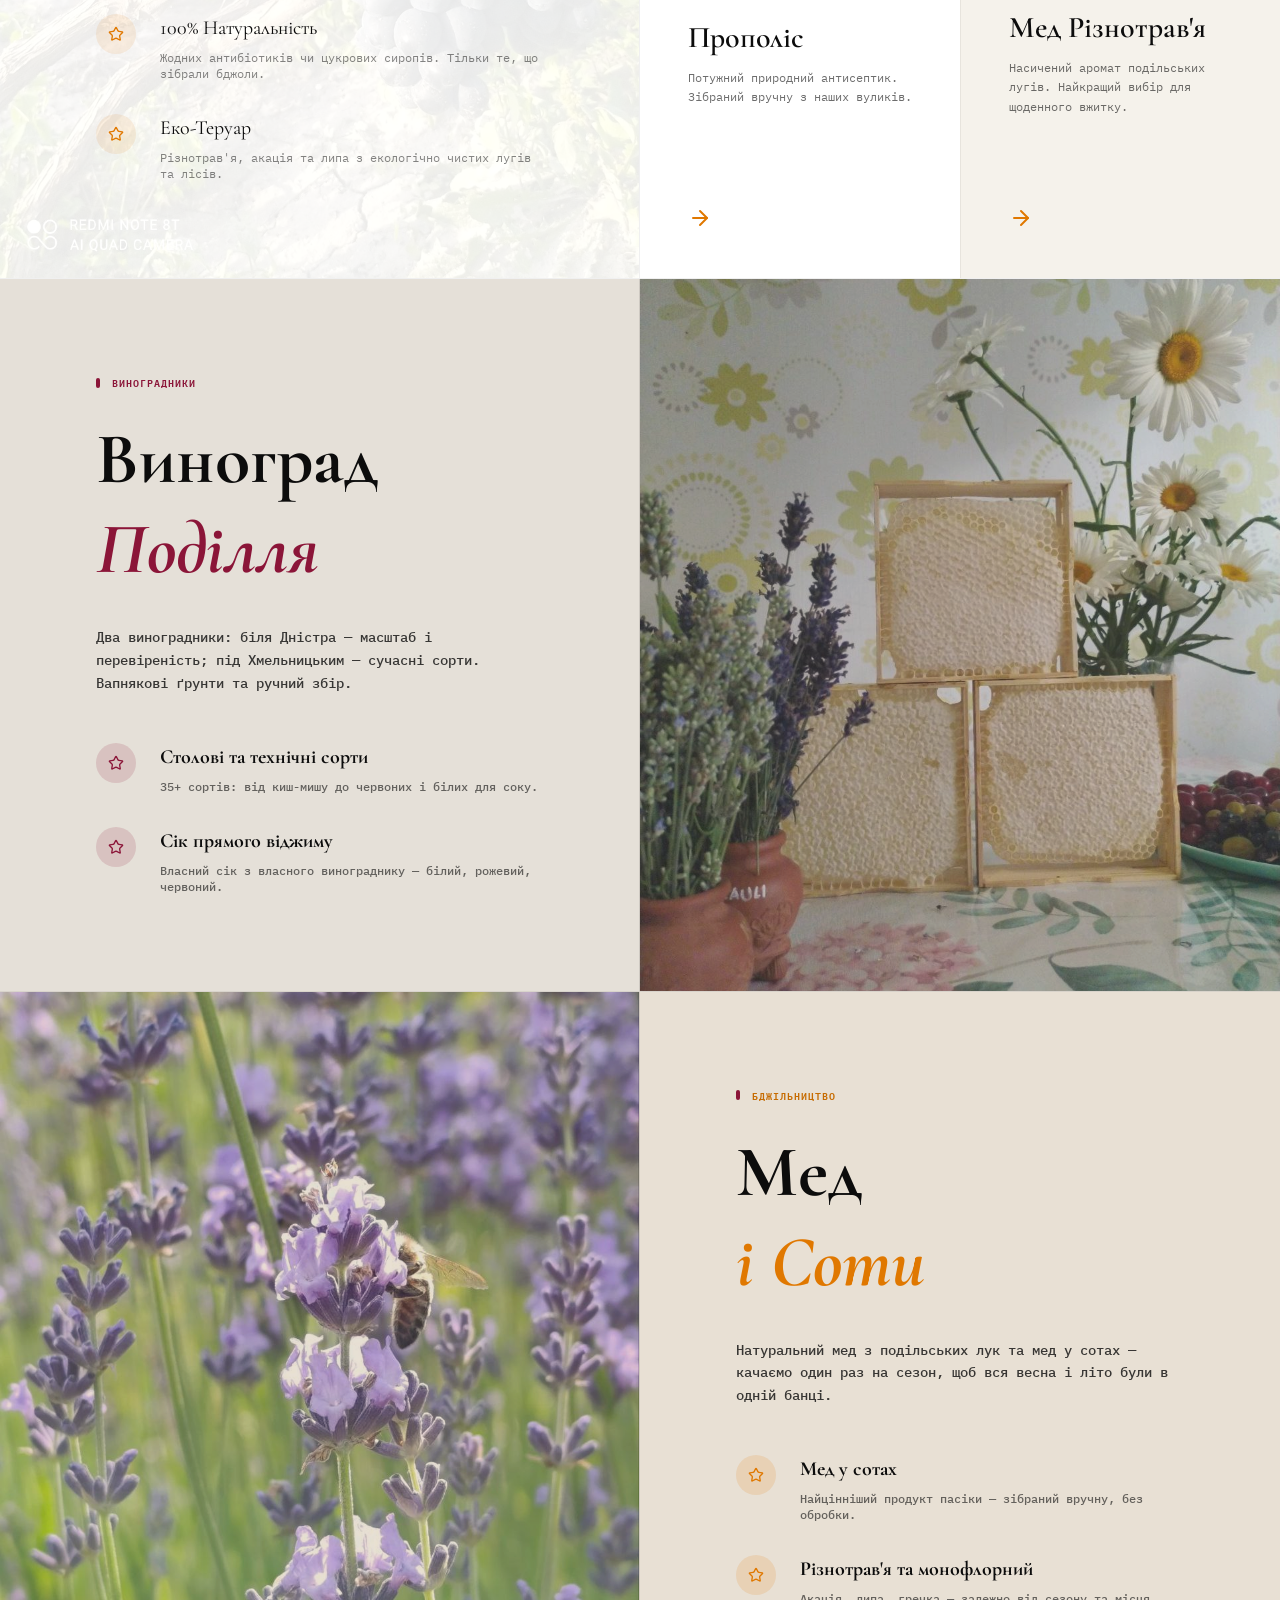
==== commit a8f5bf01: "Deploy: оновлення сайту 2026-03-01" ====
--- a/index.html
+++ b/index.html
@@ -13,8 +13,8 @@
     <link rel="preconnect" href="https://fonts.googleapis.com">
     <link rel="preconnect" href="https://fonts.gstatic.com" crossorigin>
     <link href="https://fonts.googleapis.com/css2?family=Cormorant+Garamond:ital,wght@0,300;0,400;0,500;0,600;0,700;1,400;1,500&family=IBM+Plex+Mono:wght@300;400;500;600&family=Inter:wght@300;400;500;600;700&display=swap" rel="stylesheet">
-    <script type="module" crossorigin src="/assets/index-BM8cvhSy.js"></script>
-    <link rel="stylesheet" crossorigin href="/assets/index-DFsxgk1W.css">
+    <script type="module" crossorigin src="/assets/index-BGRAnQOb.js"></script>
+    <link rel="stylesheet" crossorigin href="/assets/index-BX5W3kzv.css">
   </head>
   <body>
     <div id="root"></div>
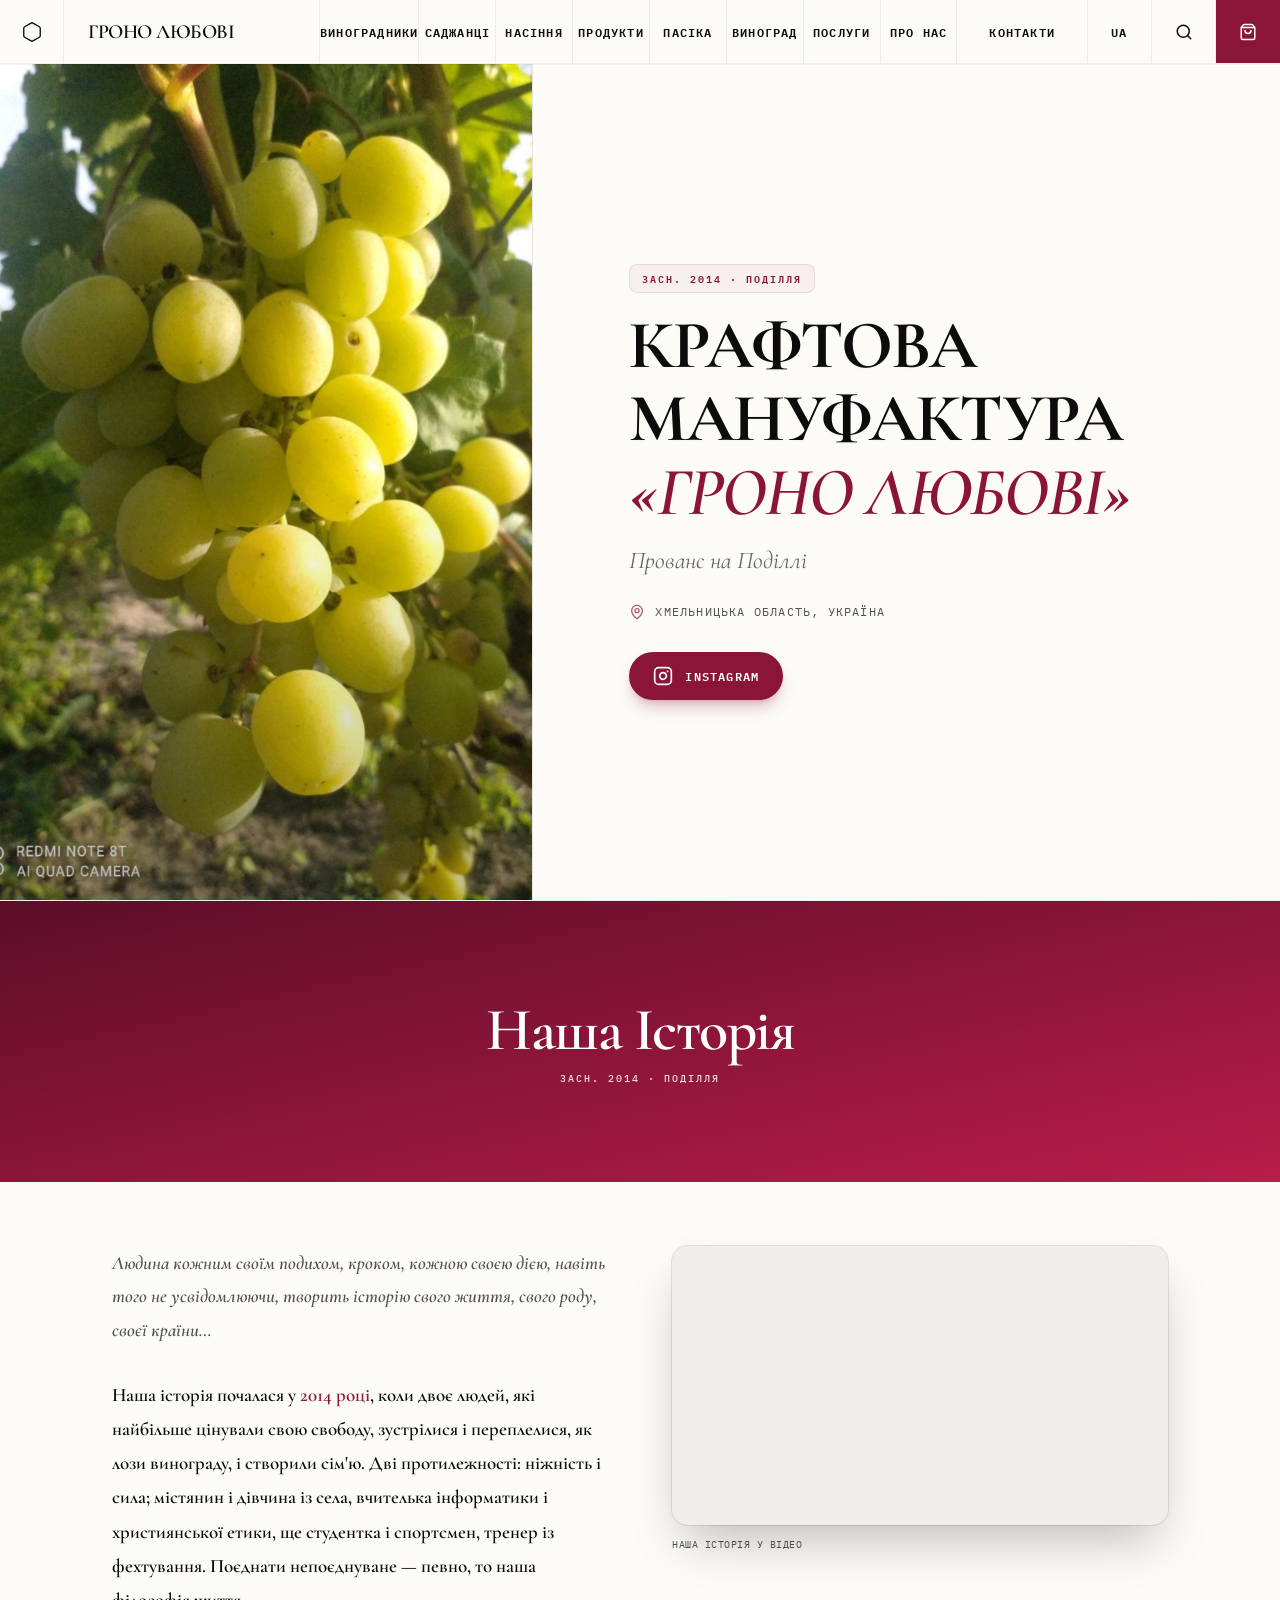
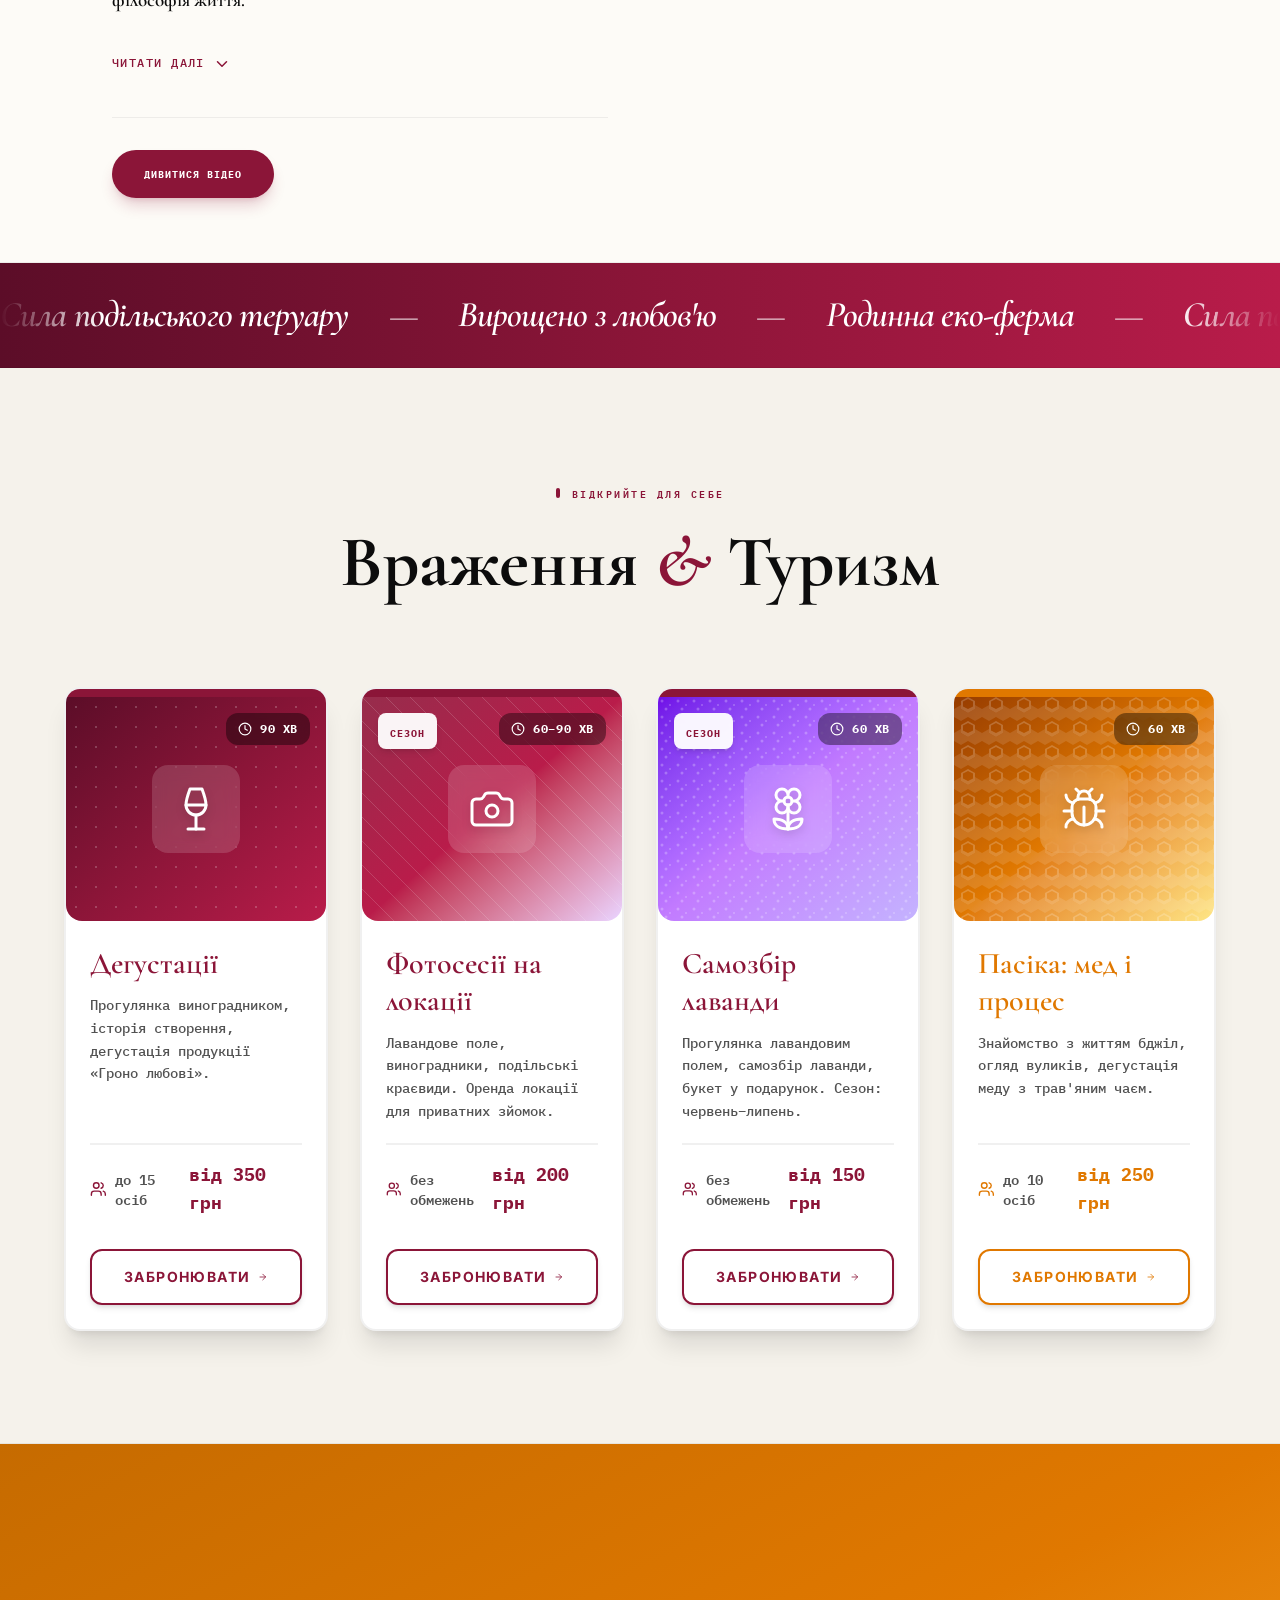
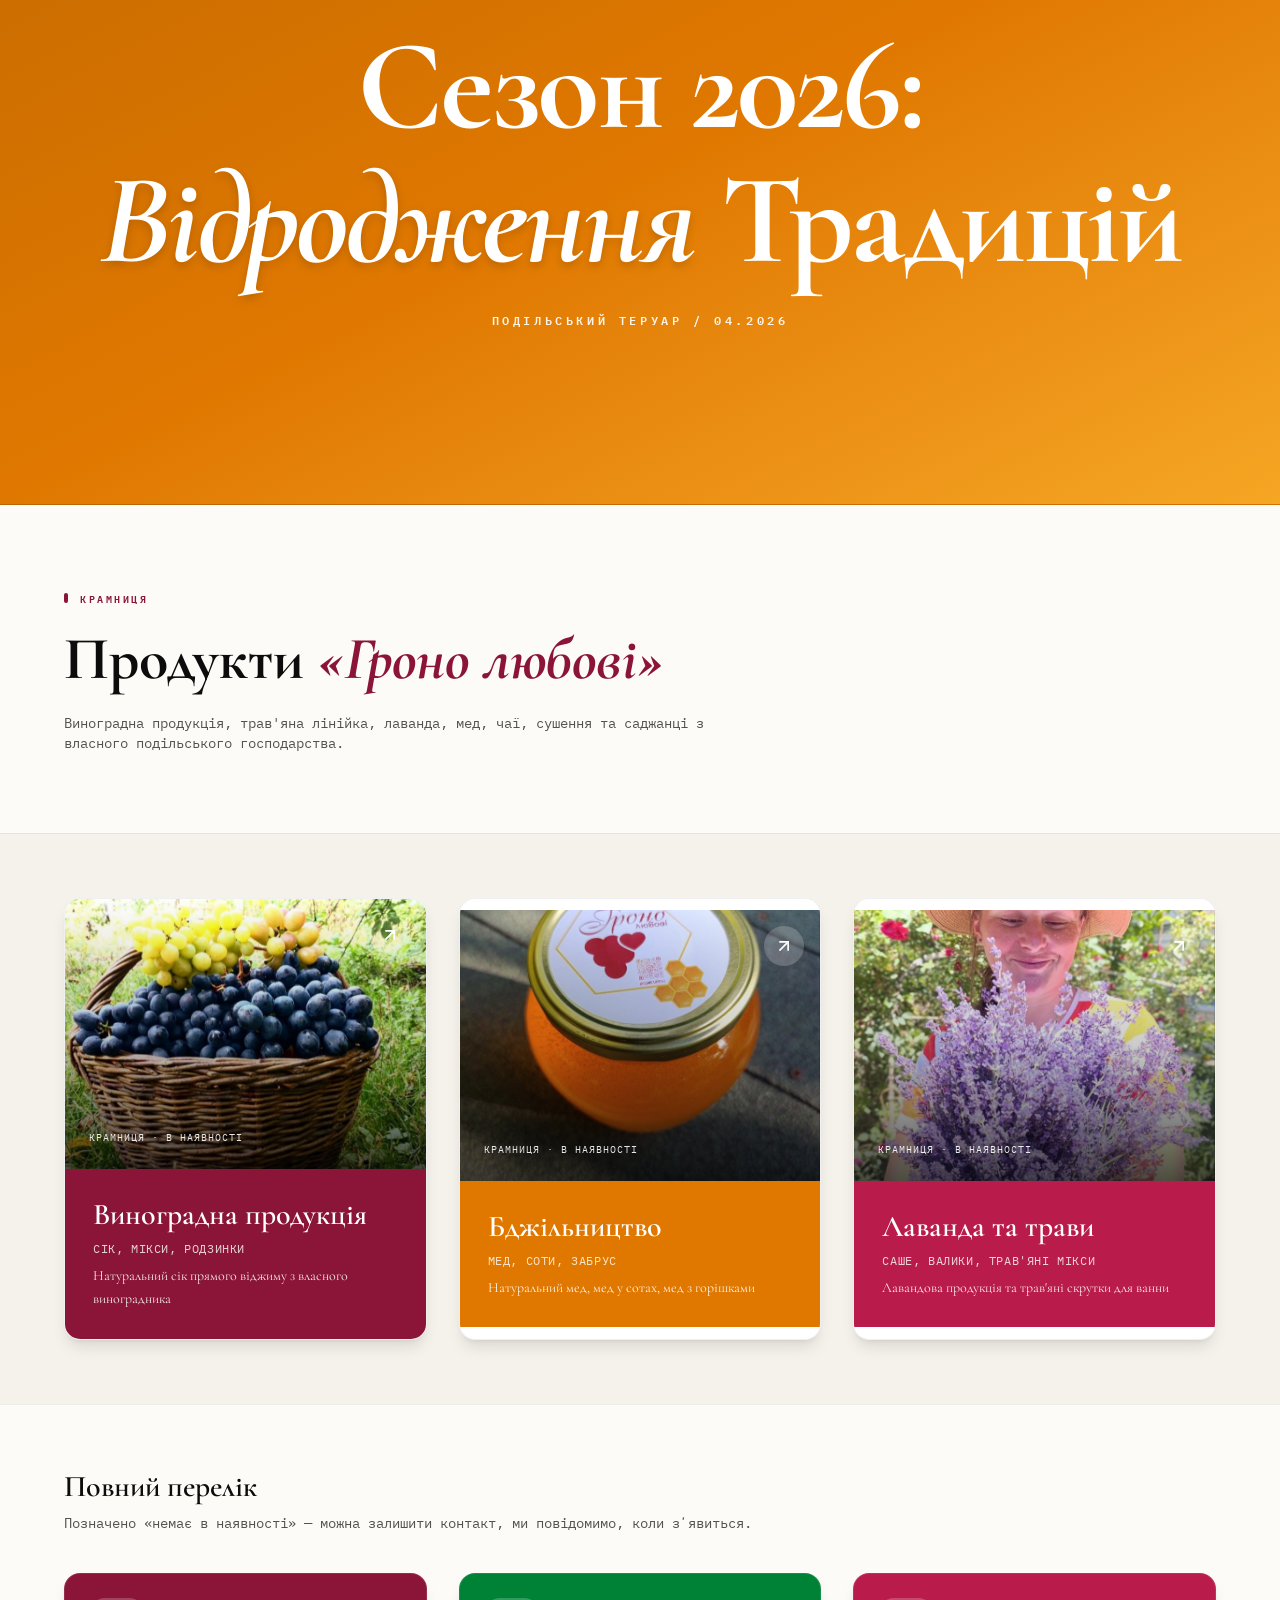
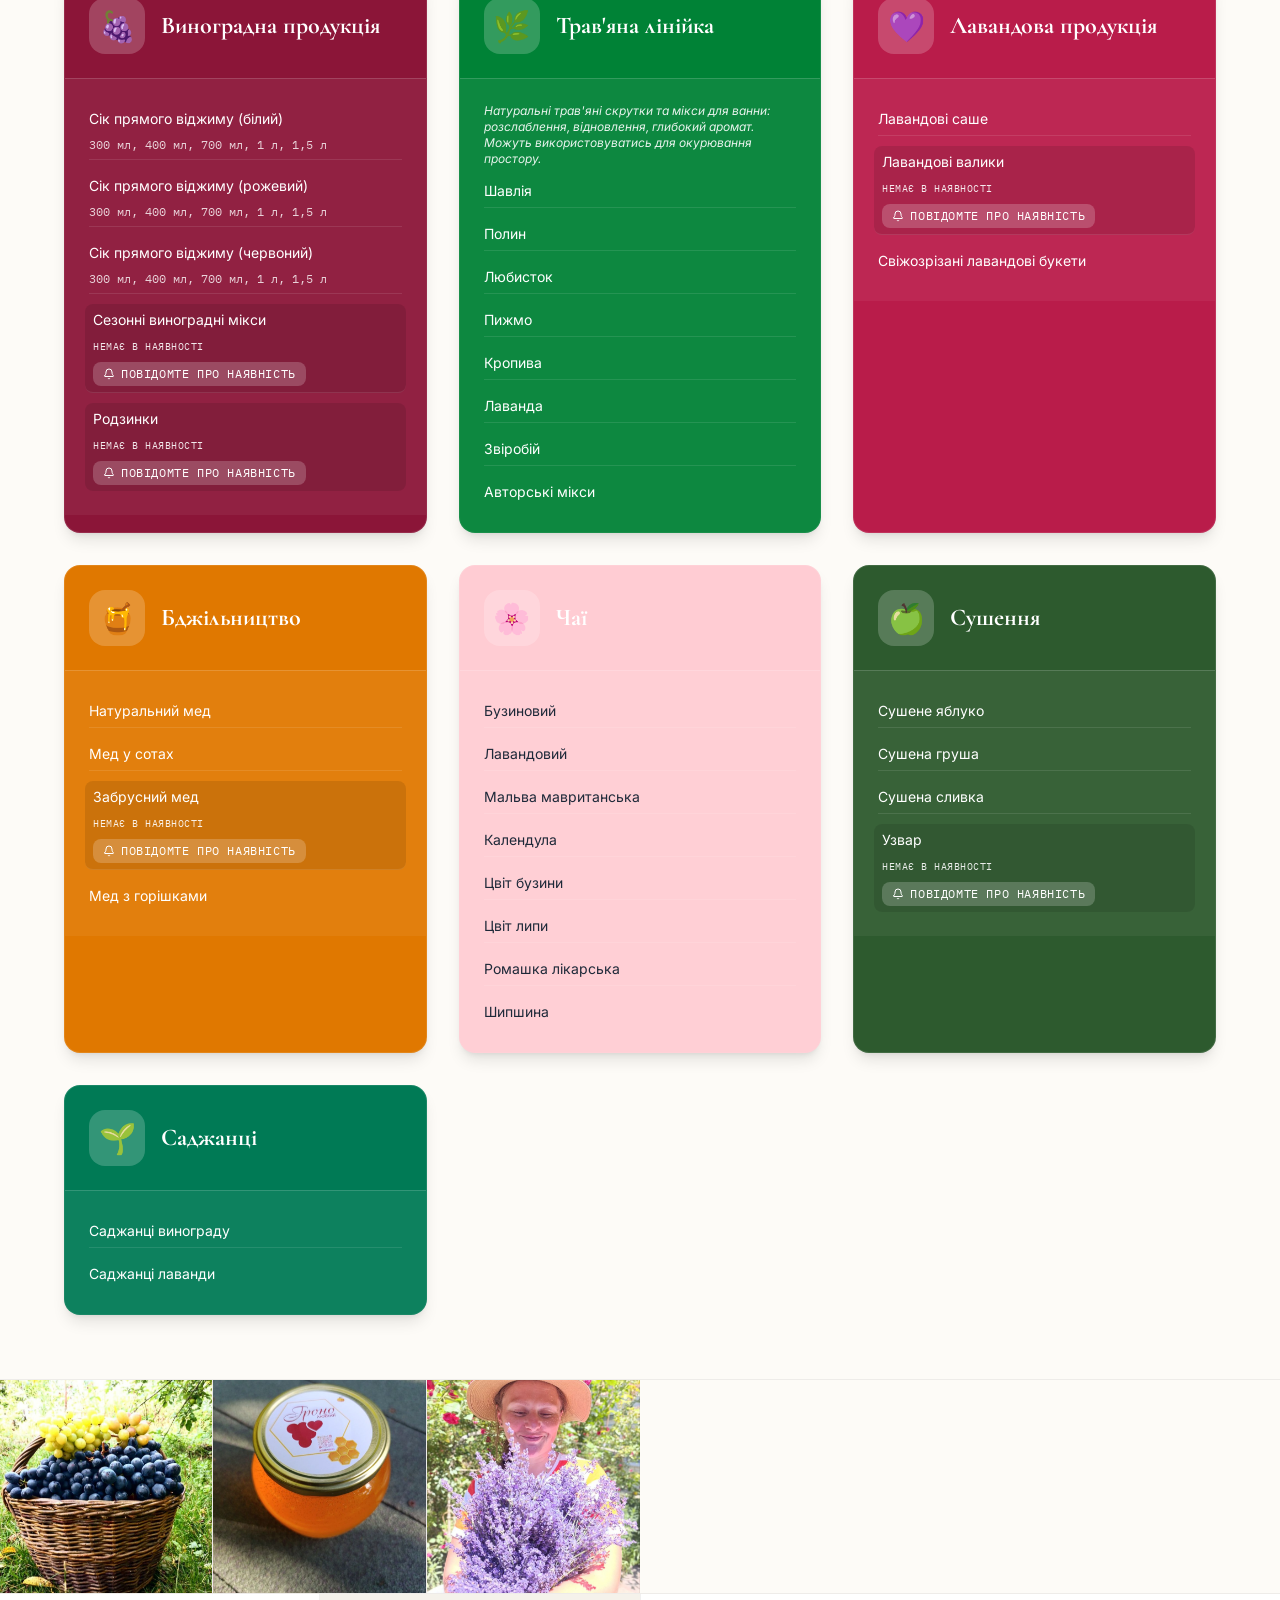
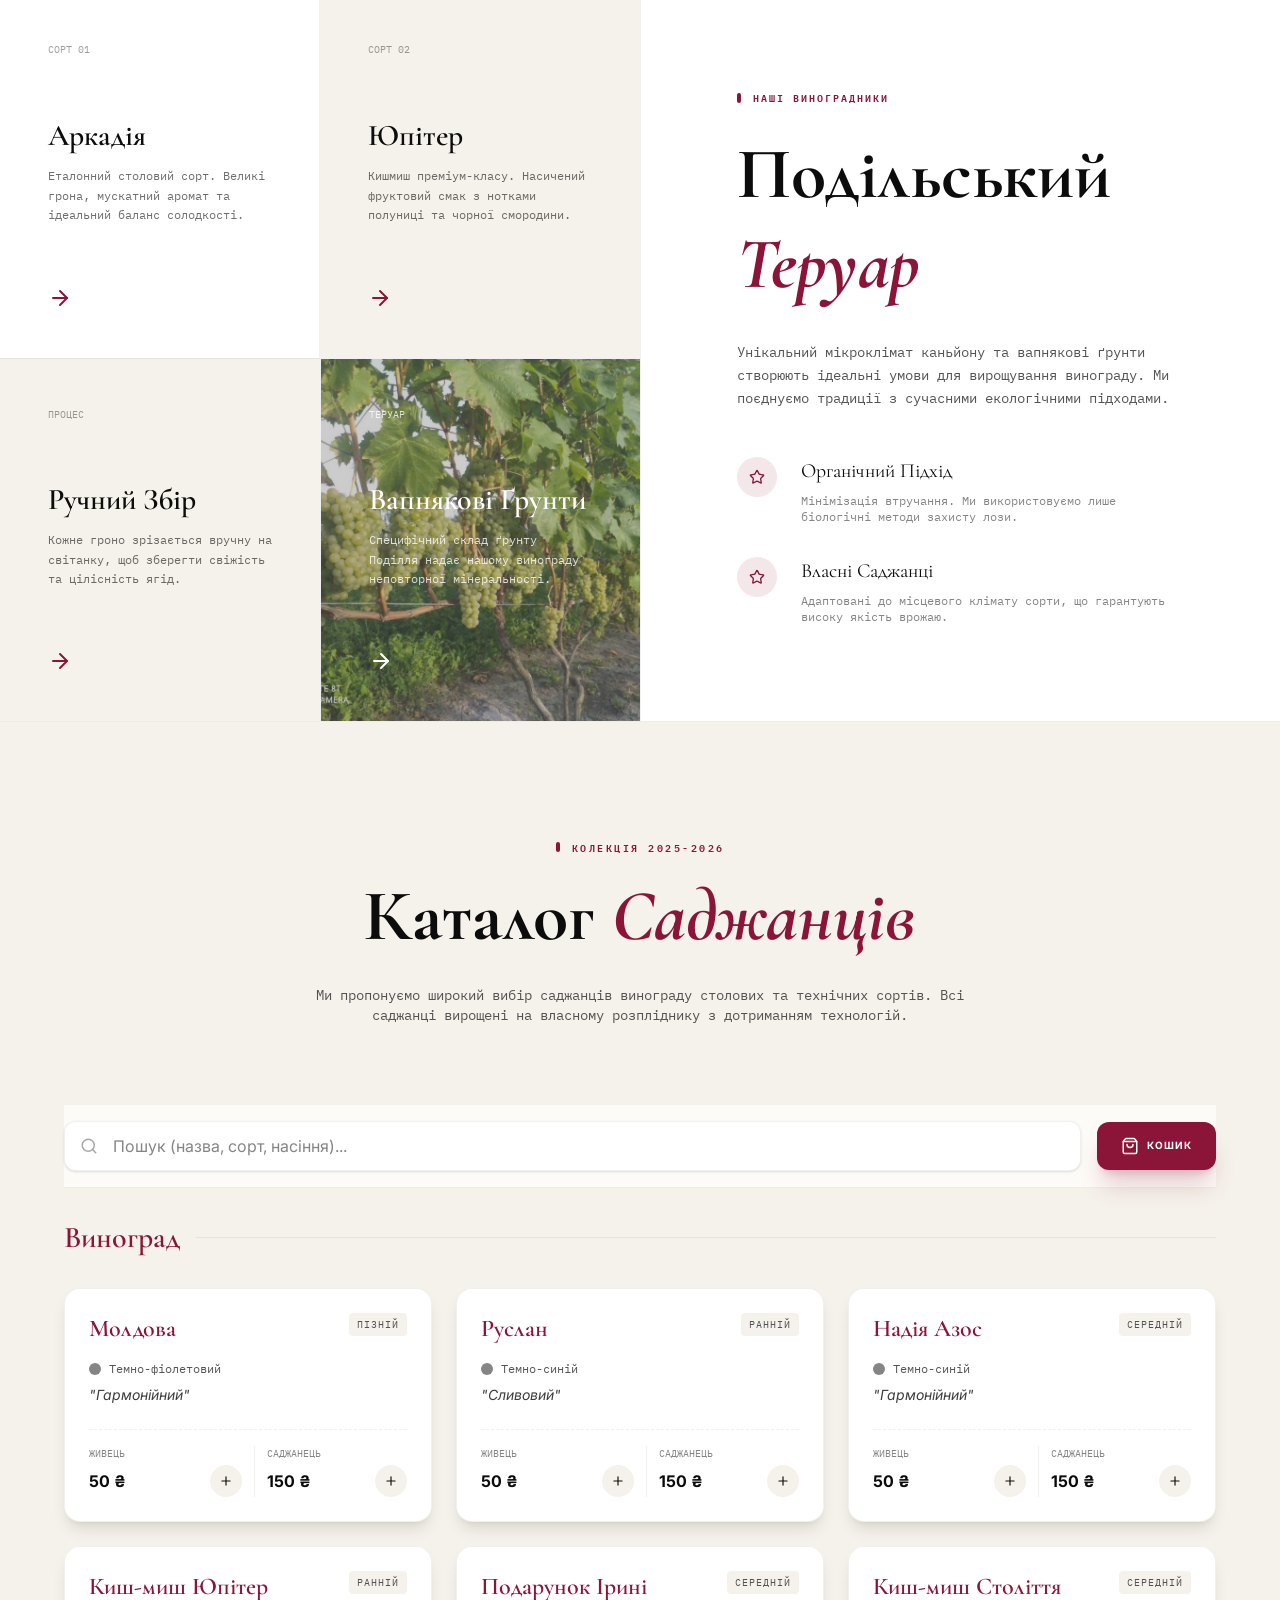
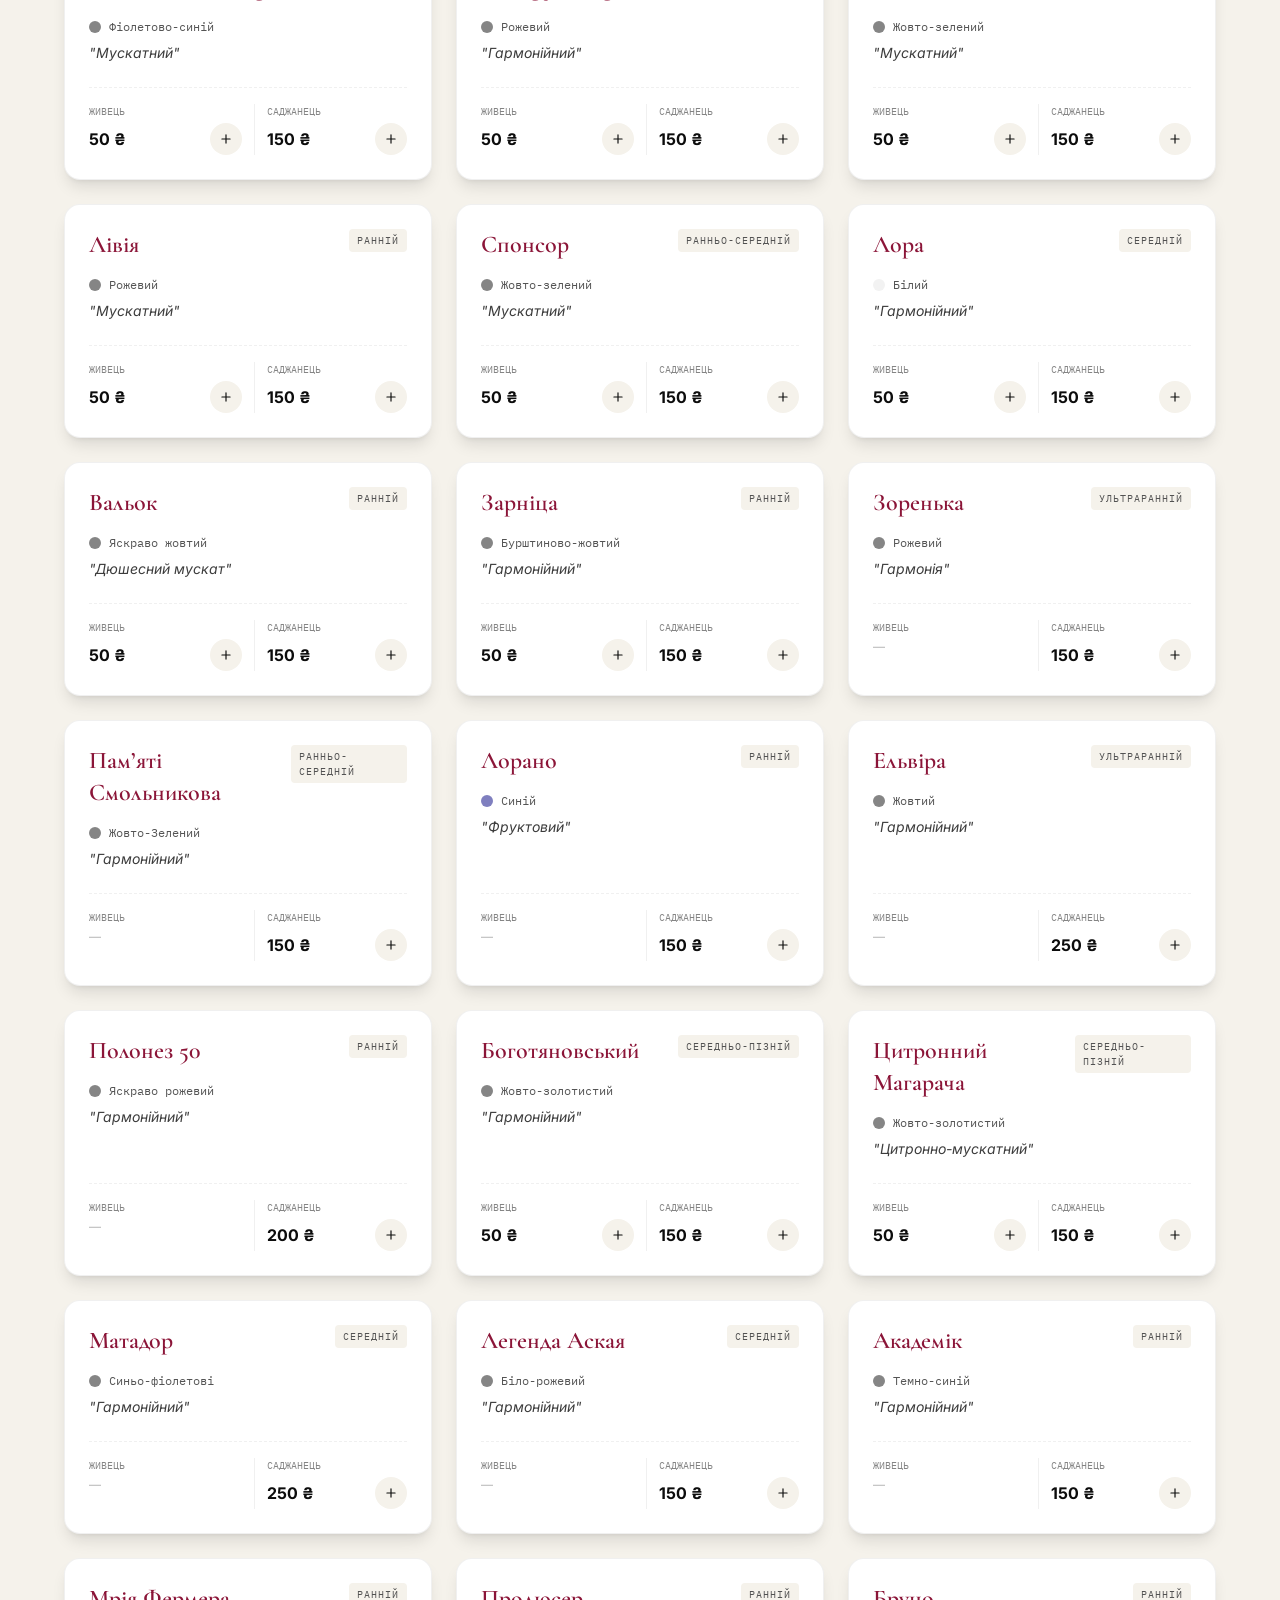
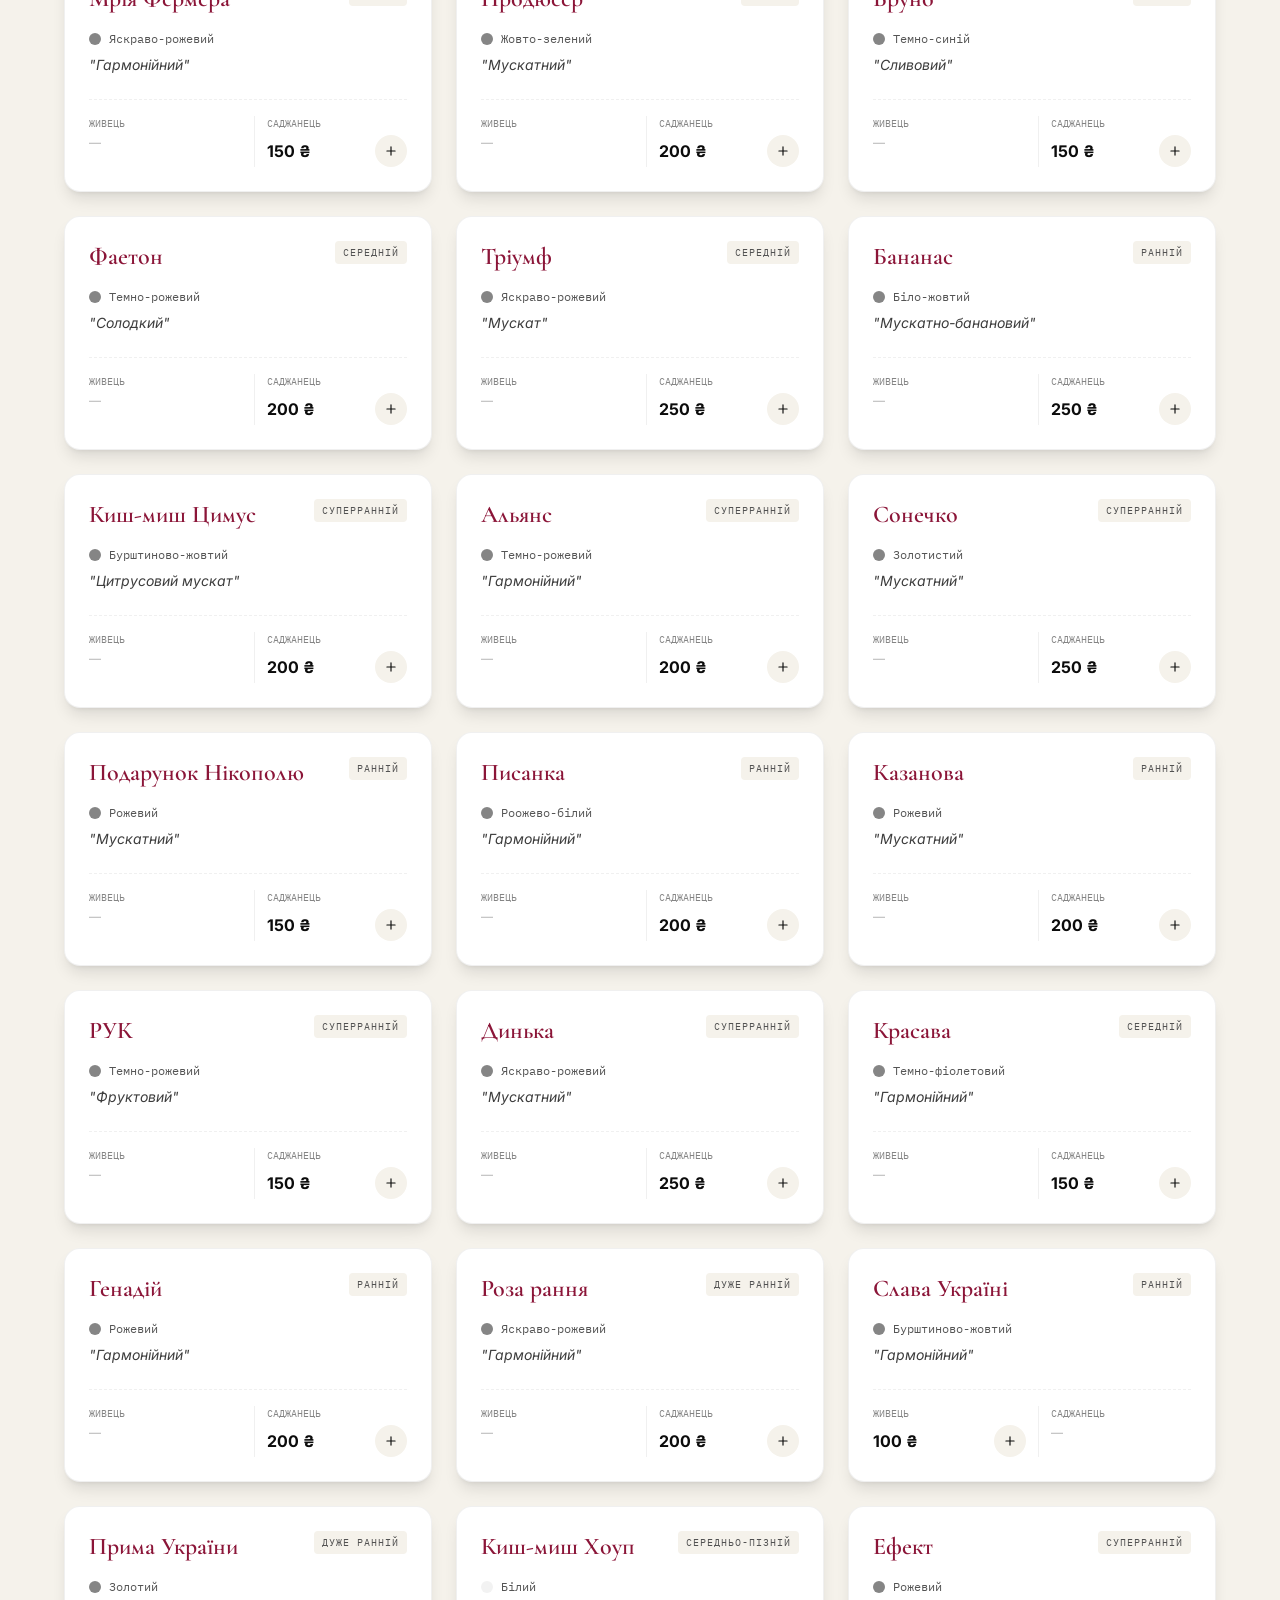
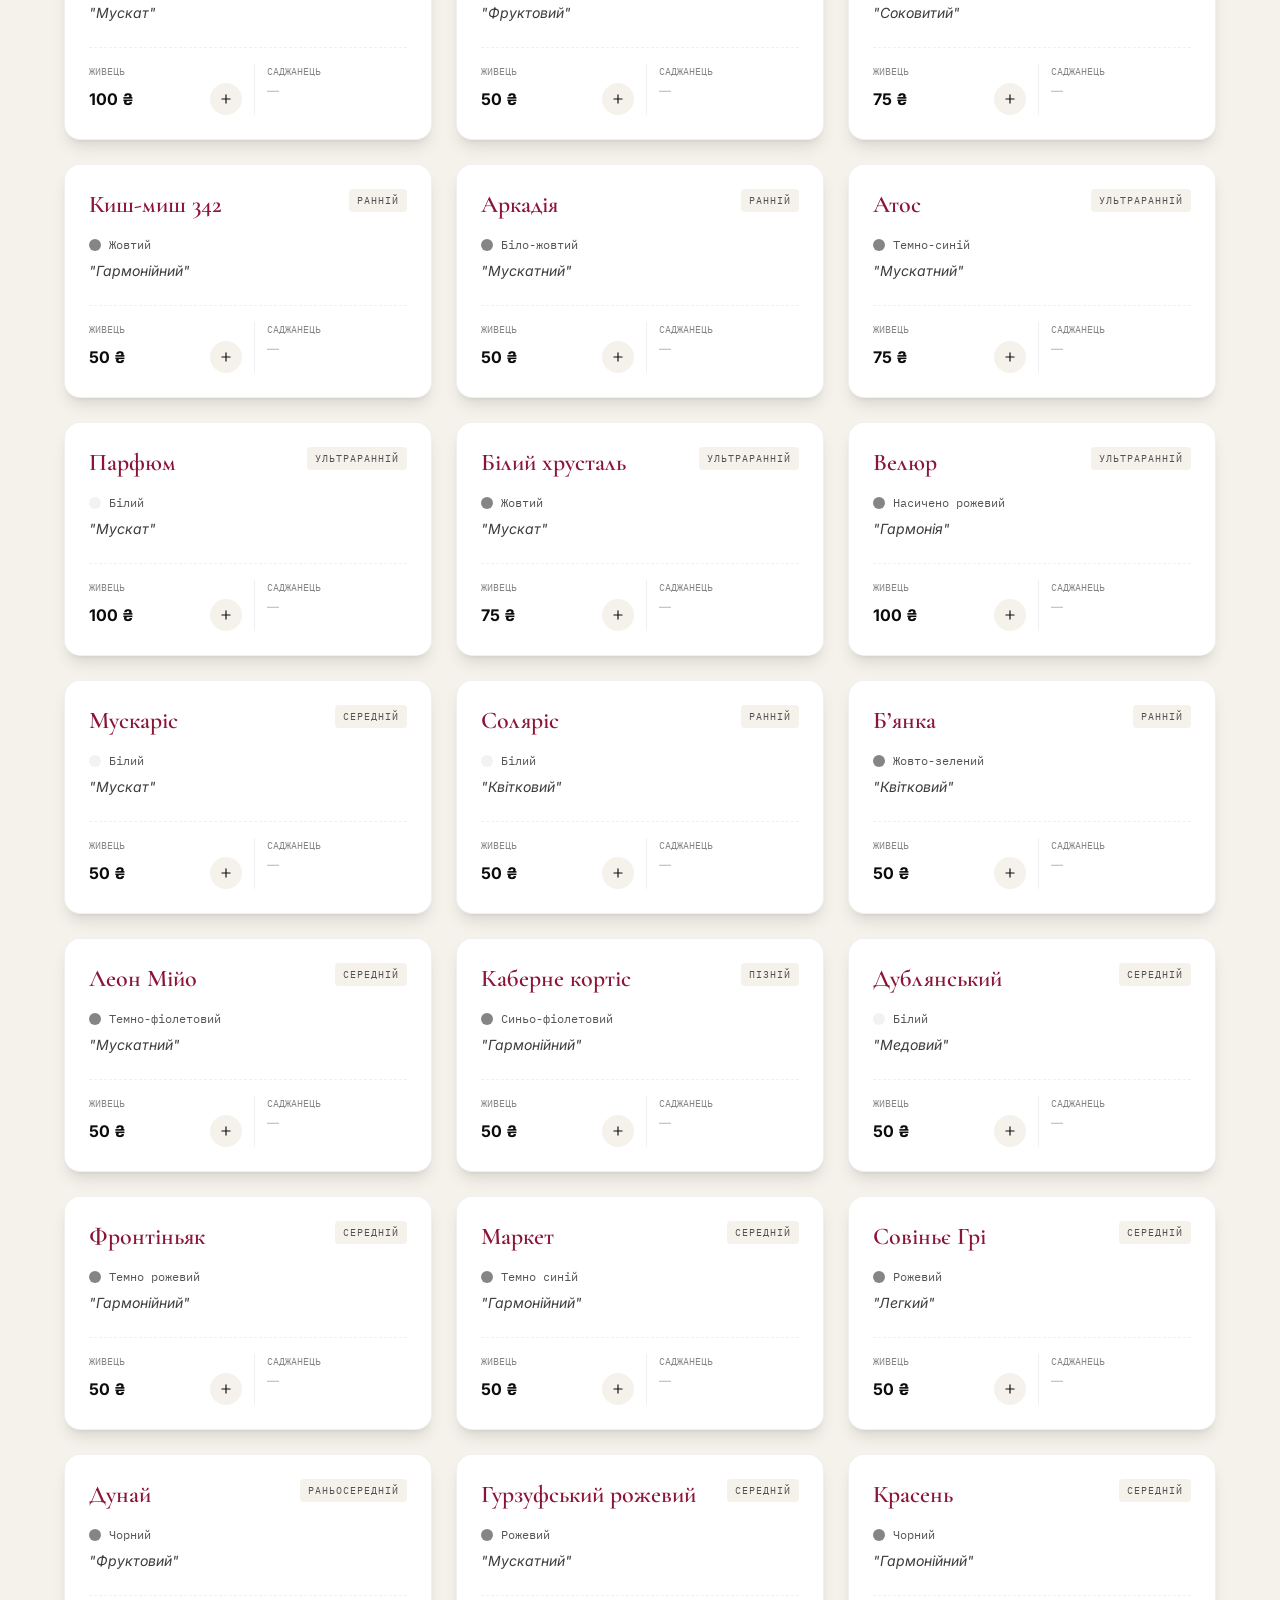
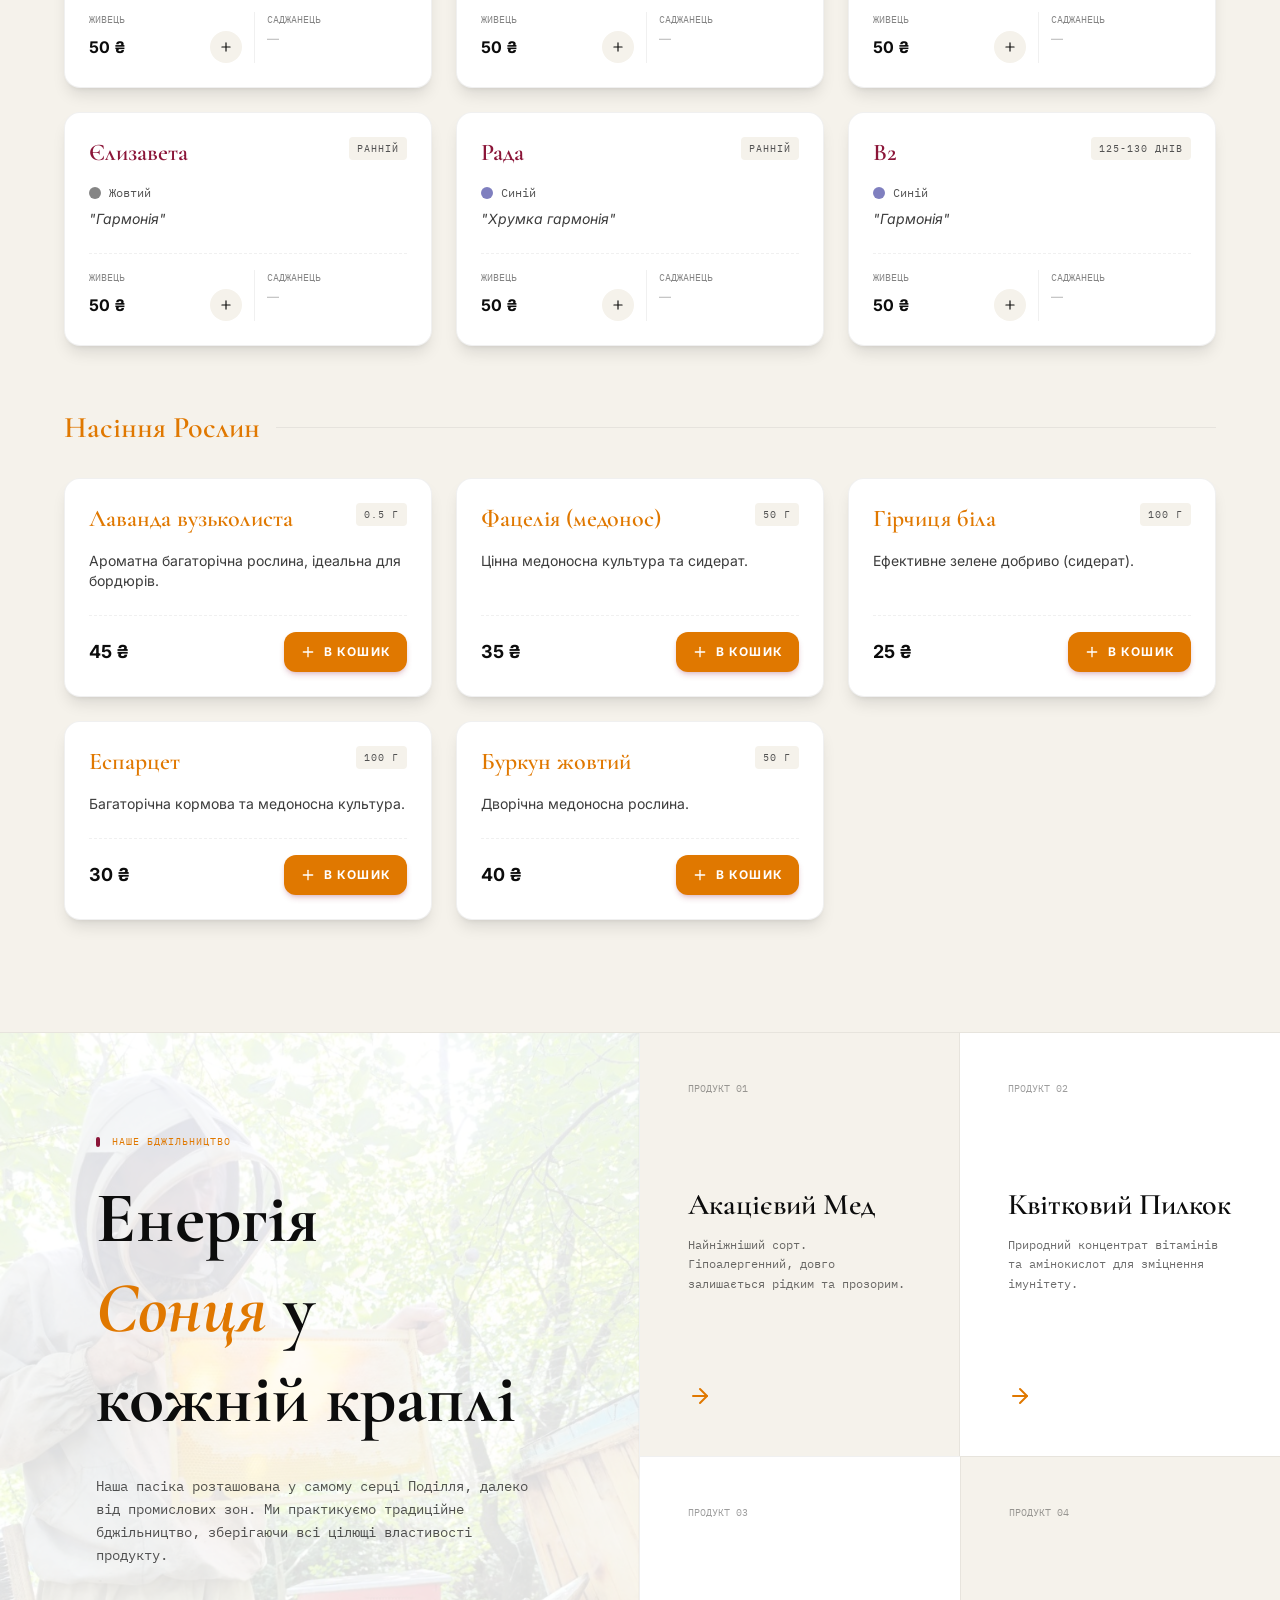
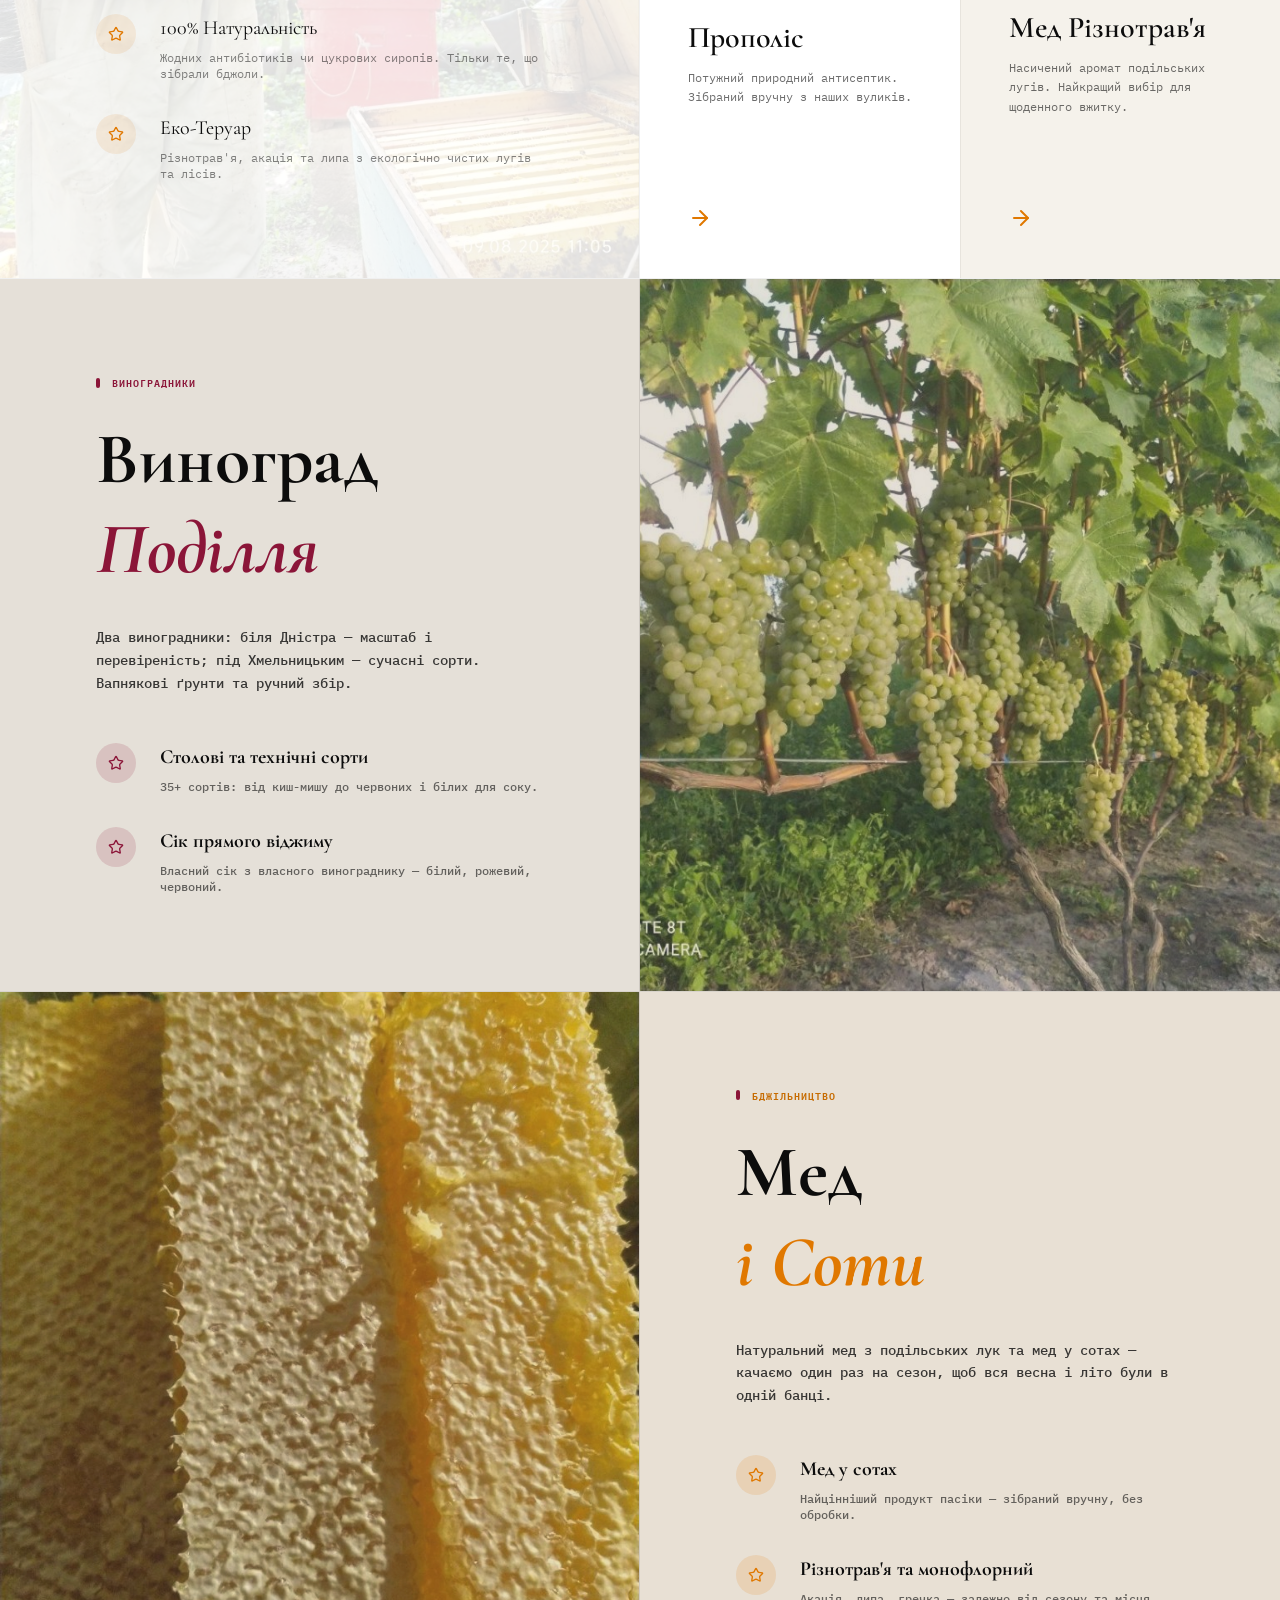
==== commit 3f9ba170: "Deploy: оновлення сайту 2026-03-01" ====
--- a/index.html
+++ b/index.html
@@ -13,8 +13,8 @@
     <link rel="preconnect" href="https://fonts.googleapis.com">
     <link rel="preconnect" href="https://fonts.gstatic.com" crossorigin>
     <link href="https://fonts.googleapis.com/css2?family=Cormorant+Garamond:ital,wght@0,300;0,400;0,500;0,600;0,700;1,400;1,500&family=IBM+Plex+Mono:wght@300;400;500;600&family=Inter:wght@300;400;500;600;700&display=swap" rel="stylesheet">
-    <script type="module" crossorigin src="/assets/index-BGRAnQOb.js"></script>
-    <link rel="stylesheet" crossorigin href="/assets/index-BX5W3kzv.css">
+    <script type="module" crossorigin src="/assets/index-DIcVvFia.js"></script>
+    <link rel="stylesheet" crossorigin href="/assets/index-BBapoSro.css">
   </head>
   <body>
     <div id="root"></div>
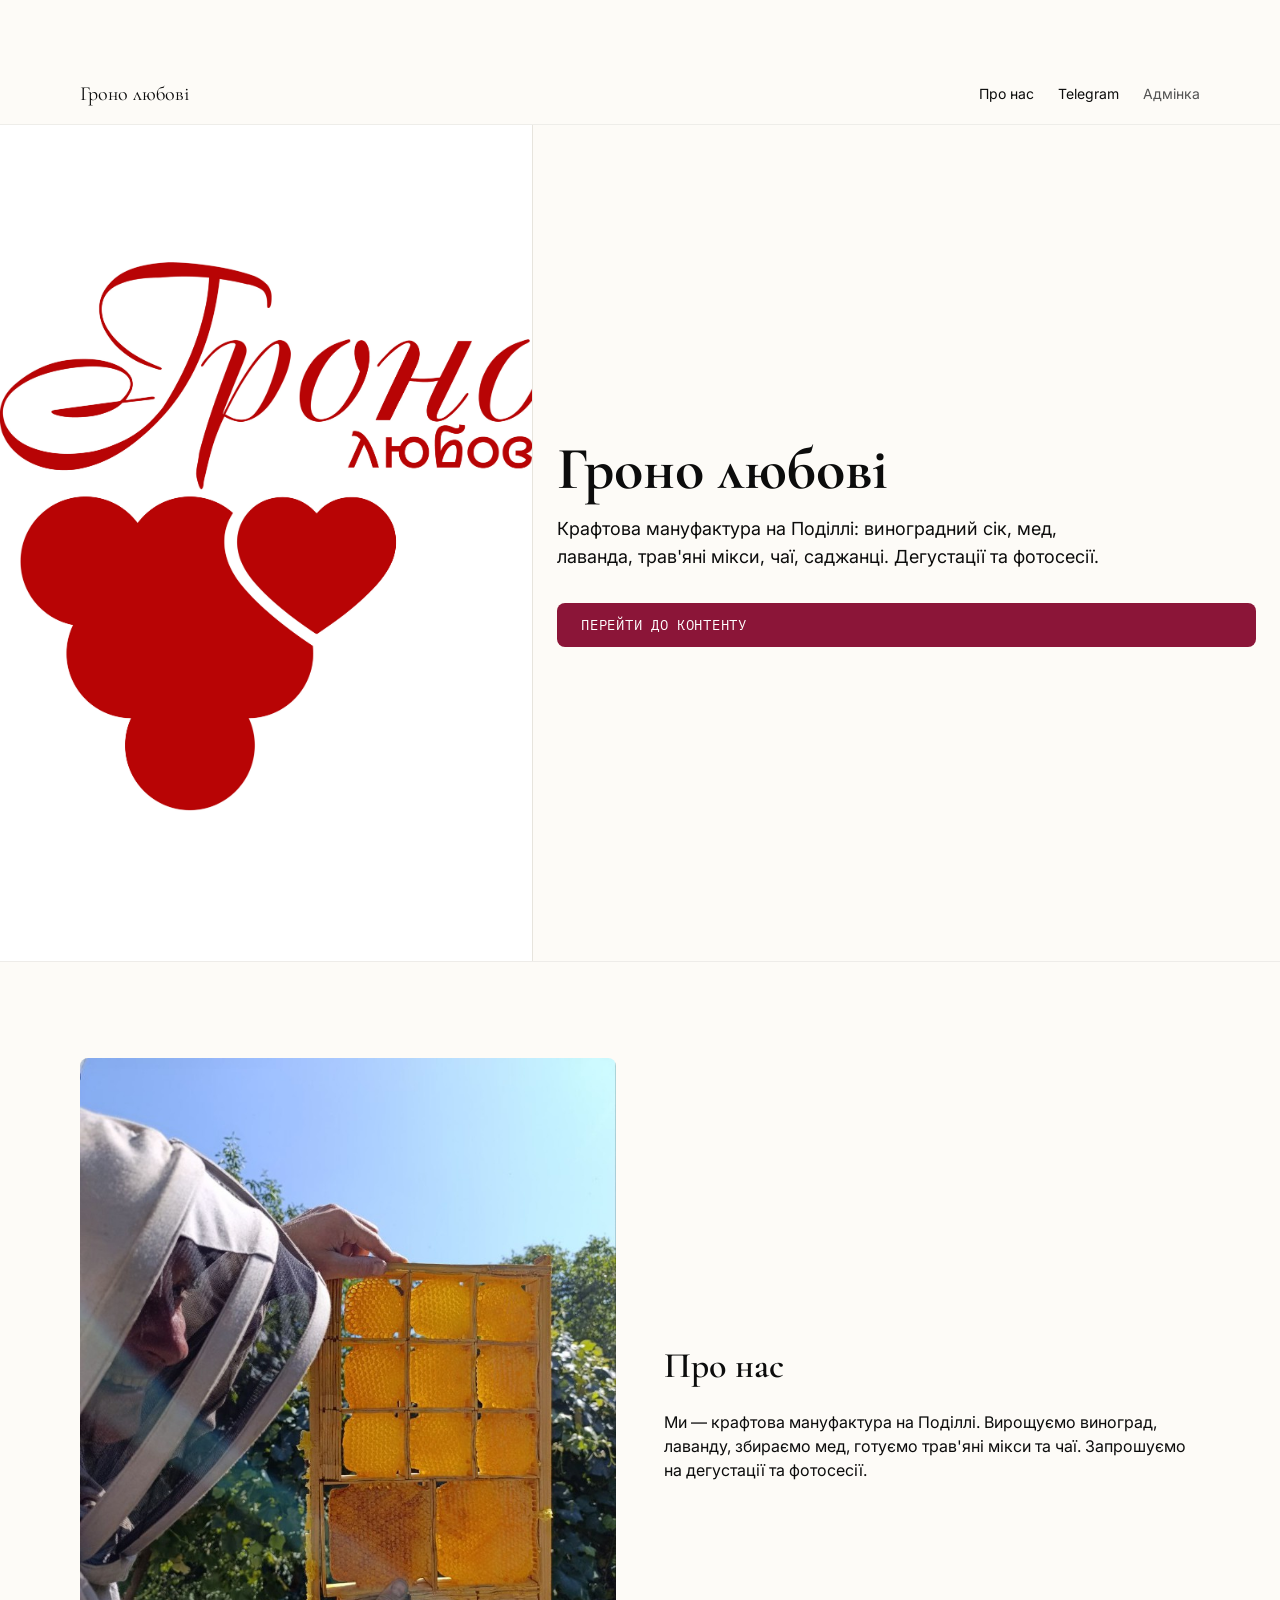
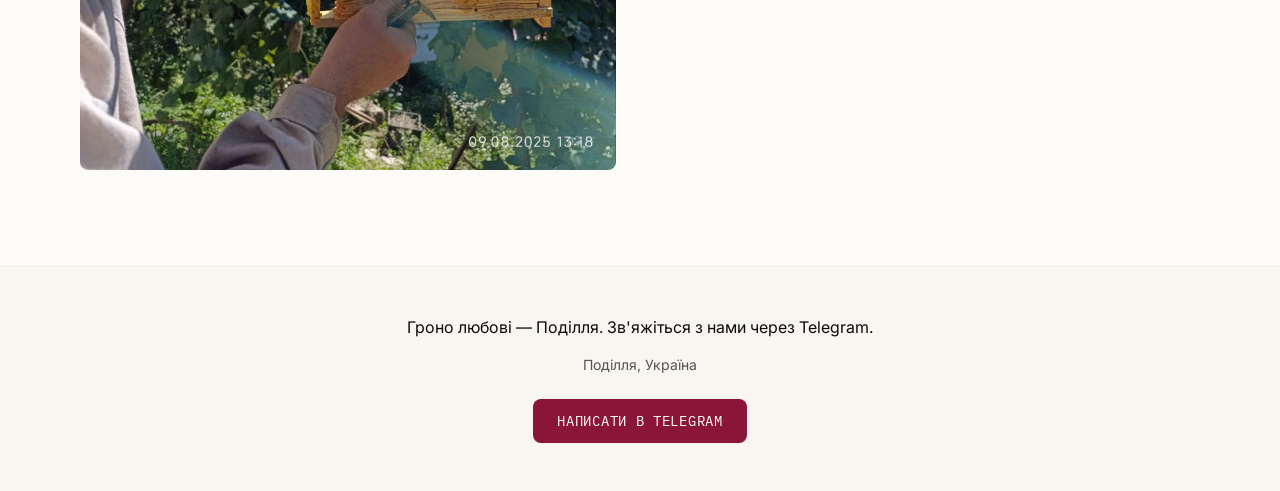
==== commit 35e4c910: "Контент з адмінки на головній; превʼю фото, вставка по URL, коментарі, покращена логіка завантаження" ====
--- a/index.html
+++ b/index.html
@@ -13,10 +13,55 @@
     <link rel="preconnect" href="https://fonts.googleapis.com">
     <link rel="preconnect" href="https://fonts.gstatic.com" crossorigin>
     <link href="https://fonts.googleapis.com/css2?family=Cormorant+Garamond:ital,wght@0,300;0,400;0,500;0,600;0,700;1,400;1,500&family=IBM+Plex+Mono:wght@300;400;500;600&family=Inter:wght@300;400;500;600;700&display=swap" rel="stylesheet">
-    <script type="module" crossorigin src="/assets/index-DIcVvFia.js"></script>
-    <link rel="stylesheet" crossorigin href="/assets/index-BBapoSro.css">
+    <link rel="stylesheet" href="/assets/index-BBapoSro.css">
   </head>
   <body>
     <div id="root"></div>
+    <script>
+      (function() {
+        var root = document.getElementById('root');
+        if (!root) return;
+        fetch('content/site-content.json').then(function(r) { return r.ok ? r.json() : null; }).catch(function() { return null; }).then(function(data) {
+          if (!data || !data.hero) {
+            var s = document.createElement('script');
+            s.type = 'module'; s.crossOrigin = 'anonymous'; s.src = '/assets/index-DIcVvFia.js';
+            document.head.appendChild(s);
+            return;
+          }
+          var hero = data.hero || {}, about = data.about || {}, footer = data.footer || {}, site = data.site || {};
+          var esc = function(t) { var d = document.createElement('div'); d.textContent = t; return d.innerHTML; };
+          var img = hero.image || '/images/grapes-vine-closeup.png';
+          if (site.title) document.title = site.title;
+          if (site.description) { var m = document.querySelector('meta[name="description"]'); if (m) m.setAttribute('content', site.description); }
+          root.className = 'min-h-screen bg-bg-paper text-text-primary font-sans selection:bg-grape-primary selection:text-white pt-16';
+          root.innerHTML = '<a href="#about" class="absolute -left-[9999px] focus:left-4 focus:top-20 focus:z-[100] px-4 py-2 bg-grape-primary text-white rounded-lg font-mono text-xs uppercase tracking-wider">Перейти до контенту</a>' +
+            '<header class="sticky top-0 z-50 border-b border-border-subtle bg-bg-paper/98 backdrop-blur-sm"><div class="mx-auto flex max-w-6xl items-center justify-between px-4 py-4">' +
+            '<a href="#" class="font-serif text-xl text-text-primary">' + esc(hero.title || 'Гроно любові') + '</a>' +
+            '<nav class="flex gap-6"><a href="#about" class="text-sm text-text-secondary hover:text-grape-primary">Про нас</a>' +
+            '<a href="' + esc(footer.telegramUrl || 'https://t.me/gronoliubovi') + '" target="_blank" rel="noopener" class="text-sm text-text-secondary hover:text-grape-primary">Telegram</a>' +
+            '<a href="/admin/" class="text-sm text-text-muted hover:text-grape-primary">Адмінка</a></nav></div></header>' +
+            '<main><section class="border-b border-border-subtle" aria-label="Головний блок"><div class="grid grid-cols-1 lg:grid-cols-12 lg:min-h-[calc(100vh-4rem)]">' +
+            '<div class="lg:col-span-5 relative overflow-hidden bg-bg-warm border-b lg:border-b-0 lg:border-r border-border-subtle min-h-[50vh] lg:min-h-0">' +
+            '<img src="' + esc(img) + '" alt="" class="absolute inset-0 w-full h-full object-cover" loading="eager" />' +
+            '</div><div class="lg:col-span-7 flex flex-col justify-center px-6 py-12 lg:py-16">' +
+            '<h1 class="font-serif text-4xl md:text-5xl lg:text-6xl text-text-primary mb-4">' + esc(hero.title || 'Гроно любові') + '</h1>' +
+            '<p class="text-lg text-text-secondary max-w-xl mb-8">' + esc(hero.subtitle || '') + '</p>' +
+            '<a href="#about" class="inline-flex items-center gap-2 px-6 py-3 bg-grape-primary text-white rounded-lg font-mono text-sm uppercase tracking-wider hover:opacity-90">' + esc(hero.ctaText || 'Перейти до контенту') + '</a>' +
+            '</div></div></section>' +
+            '<section id="about" class="border-b border-border-subtle py-16 lg:py-24 scroll-mt-20"><div class="mx-auto max-w-6xl px-4">' +
+            '<div class="grid grid-cols-1 md:grid-cols-2 gap-12 items-center">' +
+            '<div class="order-2 md:order-1"><h2 class="font-serif text-3xl lg:text-4xl text-text-primary mb-6">' + esc(about.title || 'Про нас') + '</h2>' +
+            '<div class="prose prose-lg text-text-secondary whitespace-pre-line">' + esc(about.body || '') + '</div></div>' +
+            '<div class="order-1 md:order-2 rounded-lg overflow-hidden">' +
+            '<img src="' + esc(about.image || '/images/beekeeper-honeycomb-sky.png') + '" alt="' + esc(about.title || '') + '" class="w-full h-auto object-cover" loading="lazy" />' +
+            '</div></div></div></section>' +
+            '<footer class="py-12 bg-bg-warm/50"><div class="mx-auto max-w-6xl px-4 text-center">' +
+            '<p class="text-text-secondary mb-4">' + esc(footer.footerText || '') + '</p>' +
+            (footer.contactLine ? '<p class="text-text-muted text-sm mb-6">' + esc(footer.contactLine) + '</p>' : '') +
+            '<a href="' + esc(footer.telegramUrl || '') + '" target="_blank" rel="noopener" class="inline-flex items-center gap-2 px-6 py-3 bg-grape-primary text-white rounded-lg font-mono text-sm uppercase tracking-wider hover:opacity-90">Написати в Telegram</a>' +
+            '</div></footer></main>';
+        });
+      })();
+    </script>
   </body>
 </html>
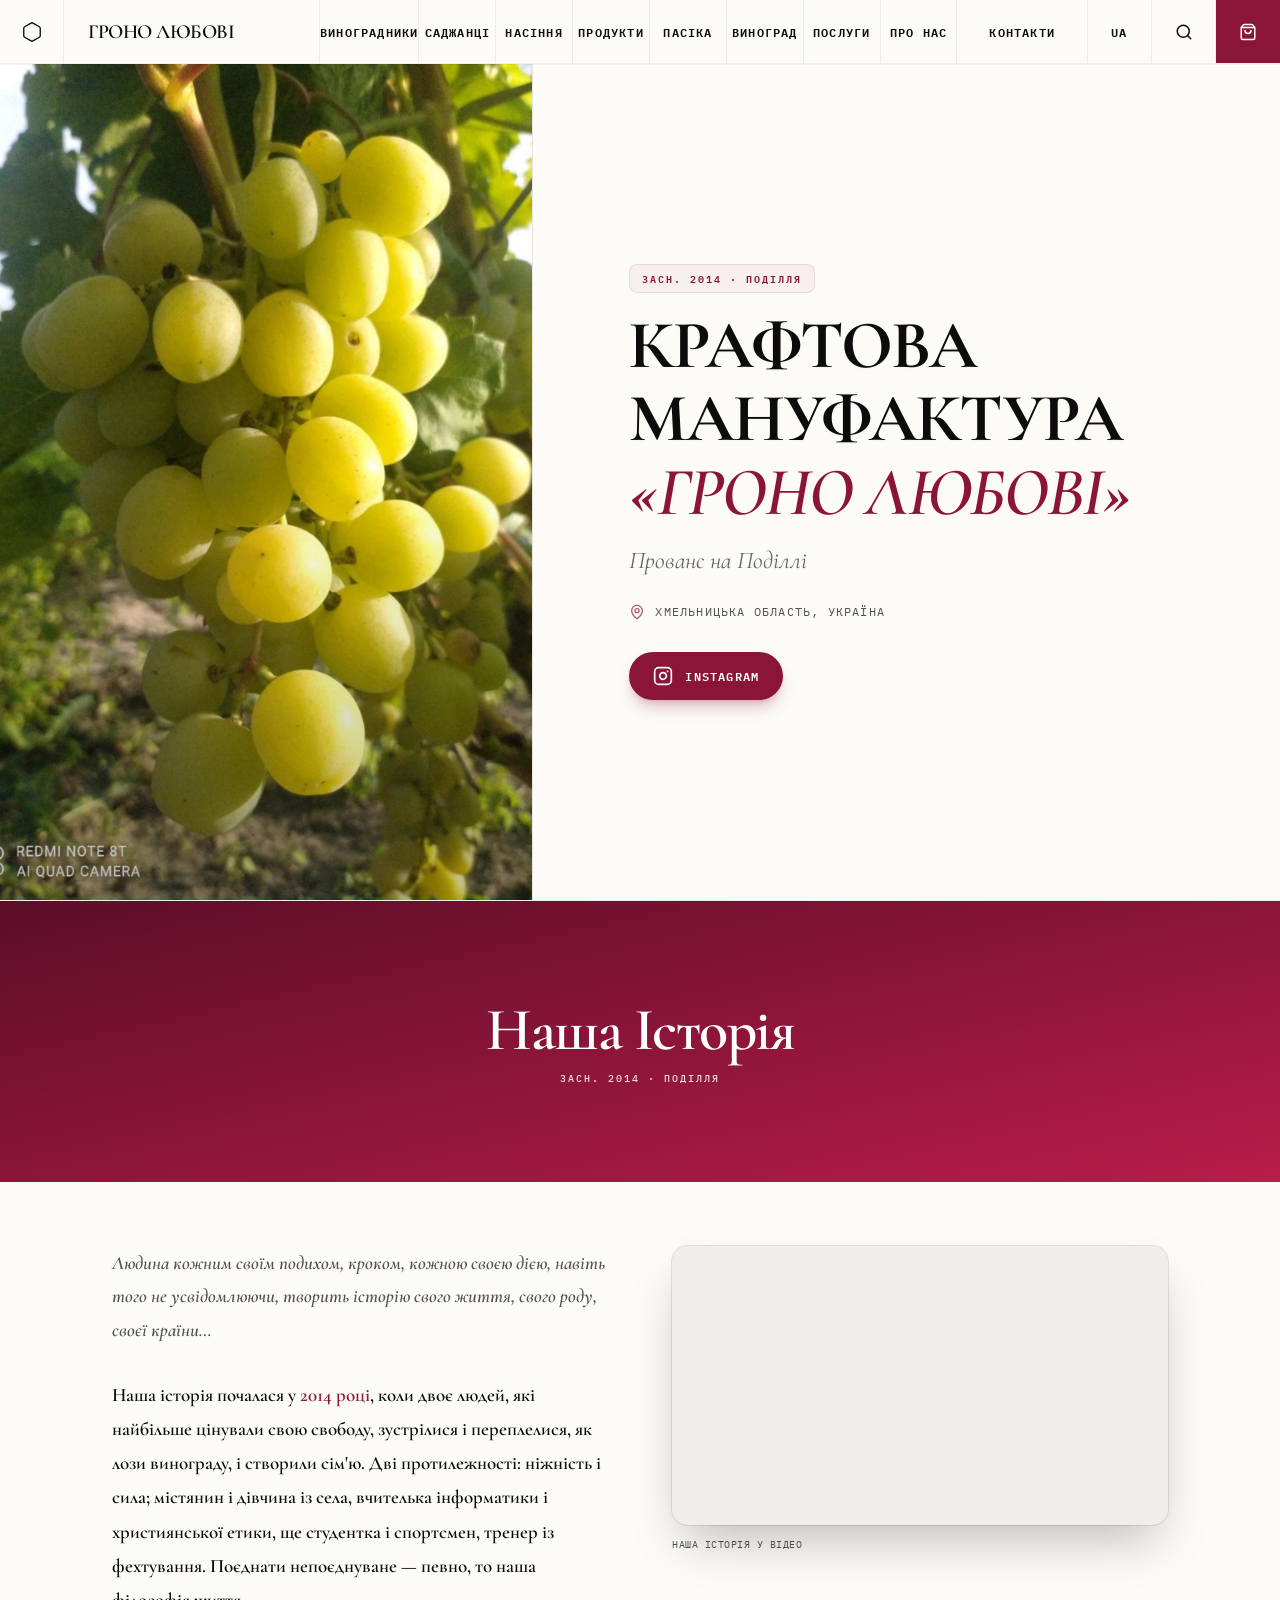
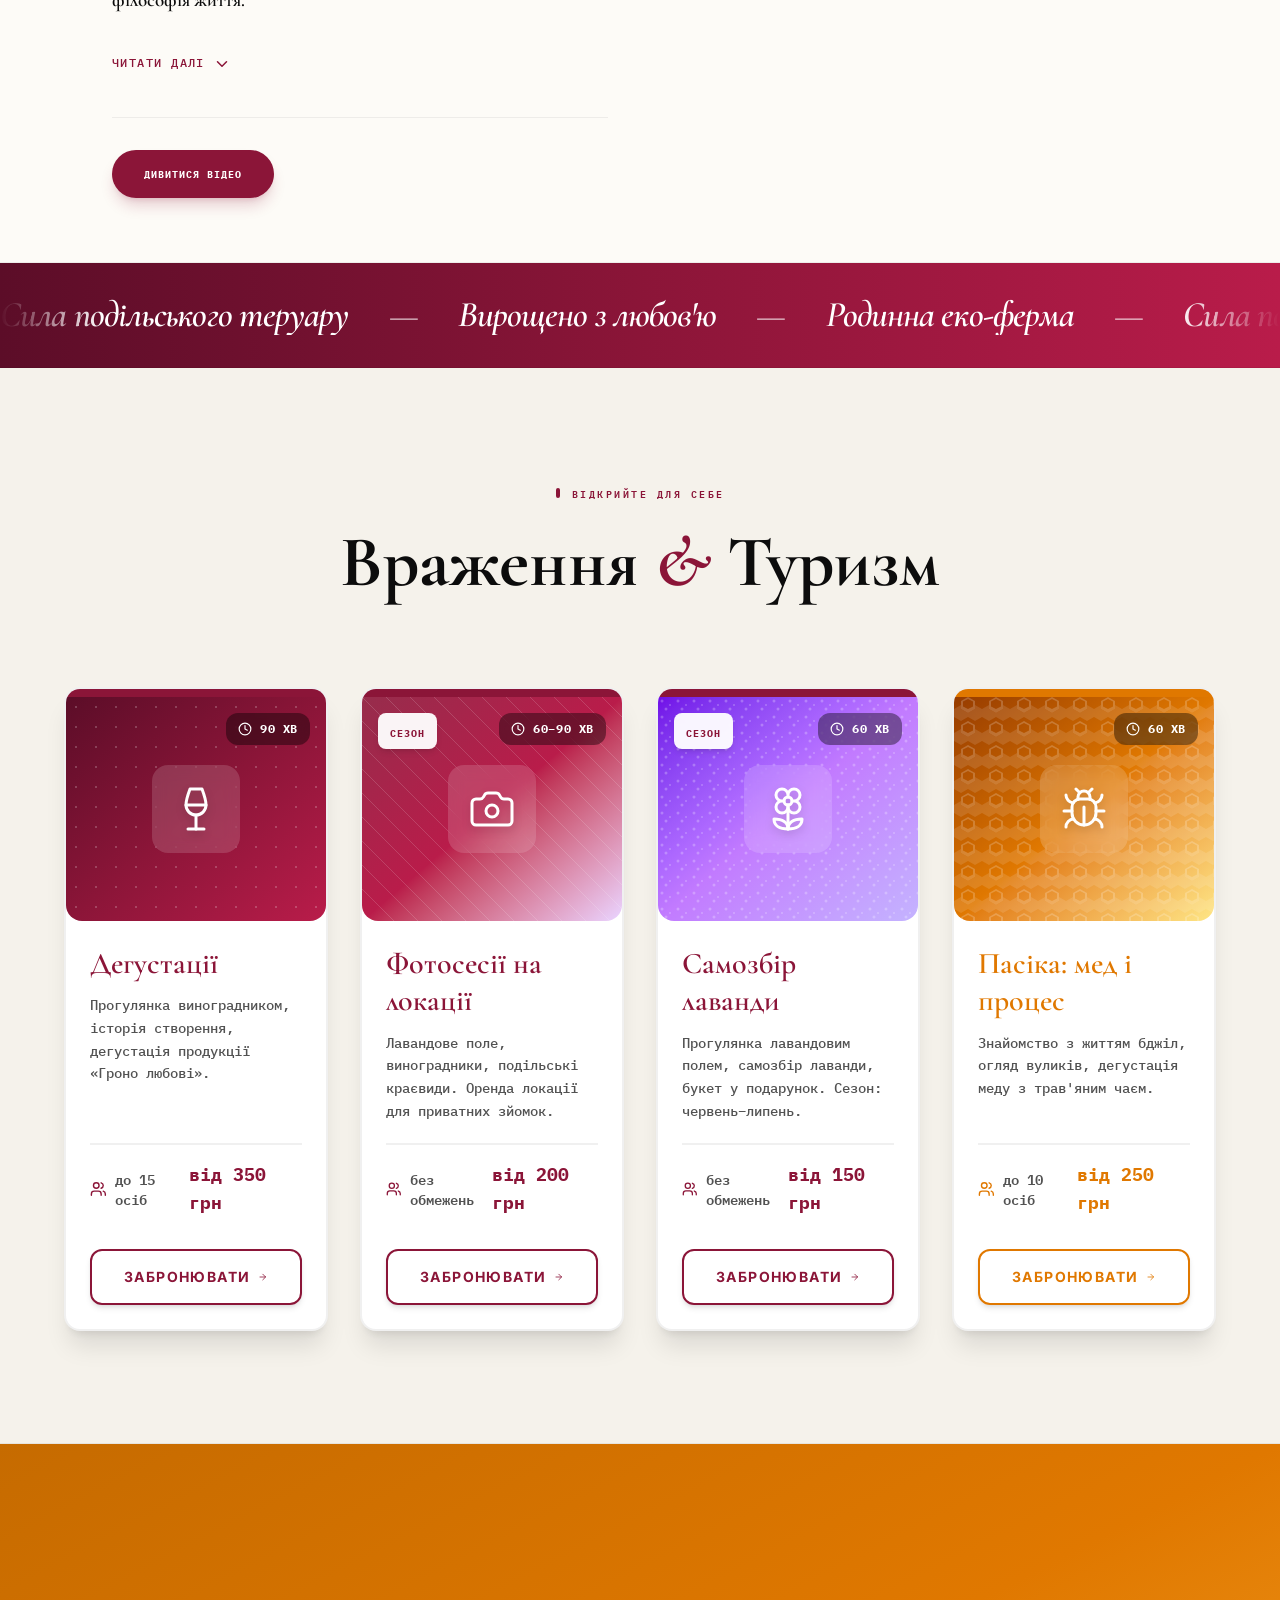
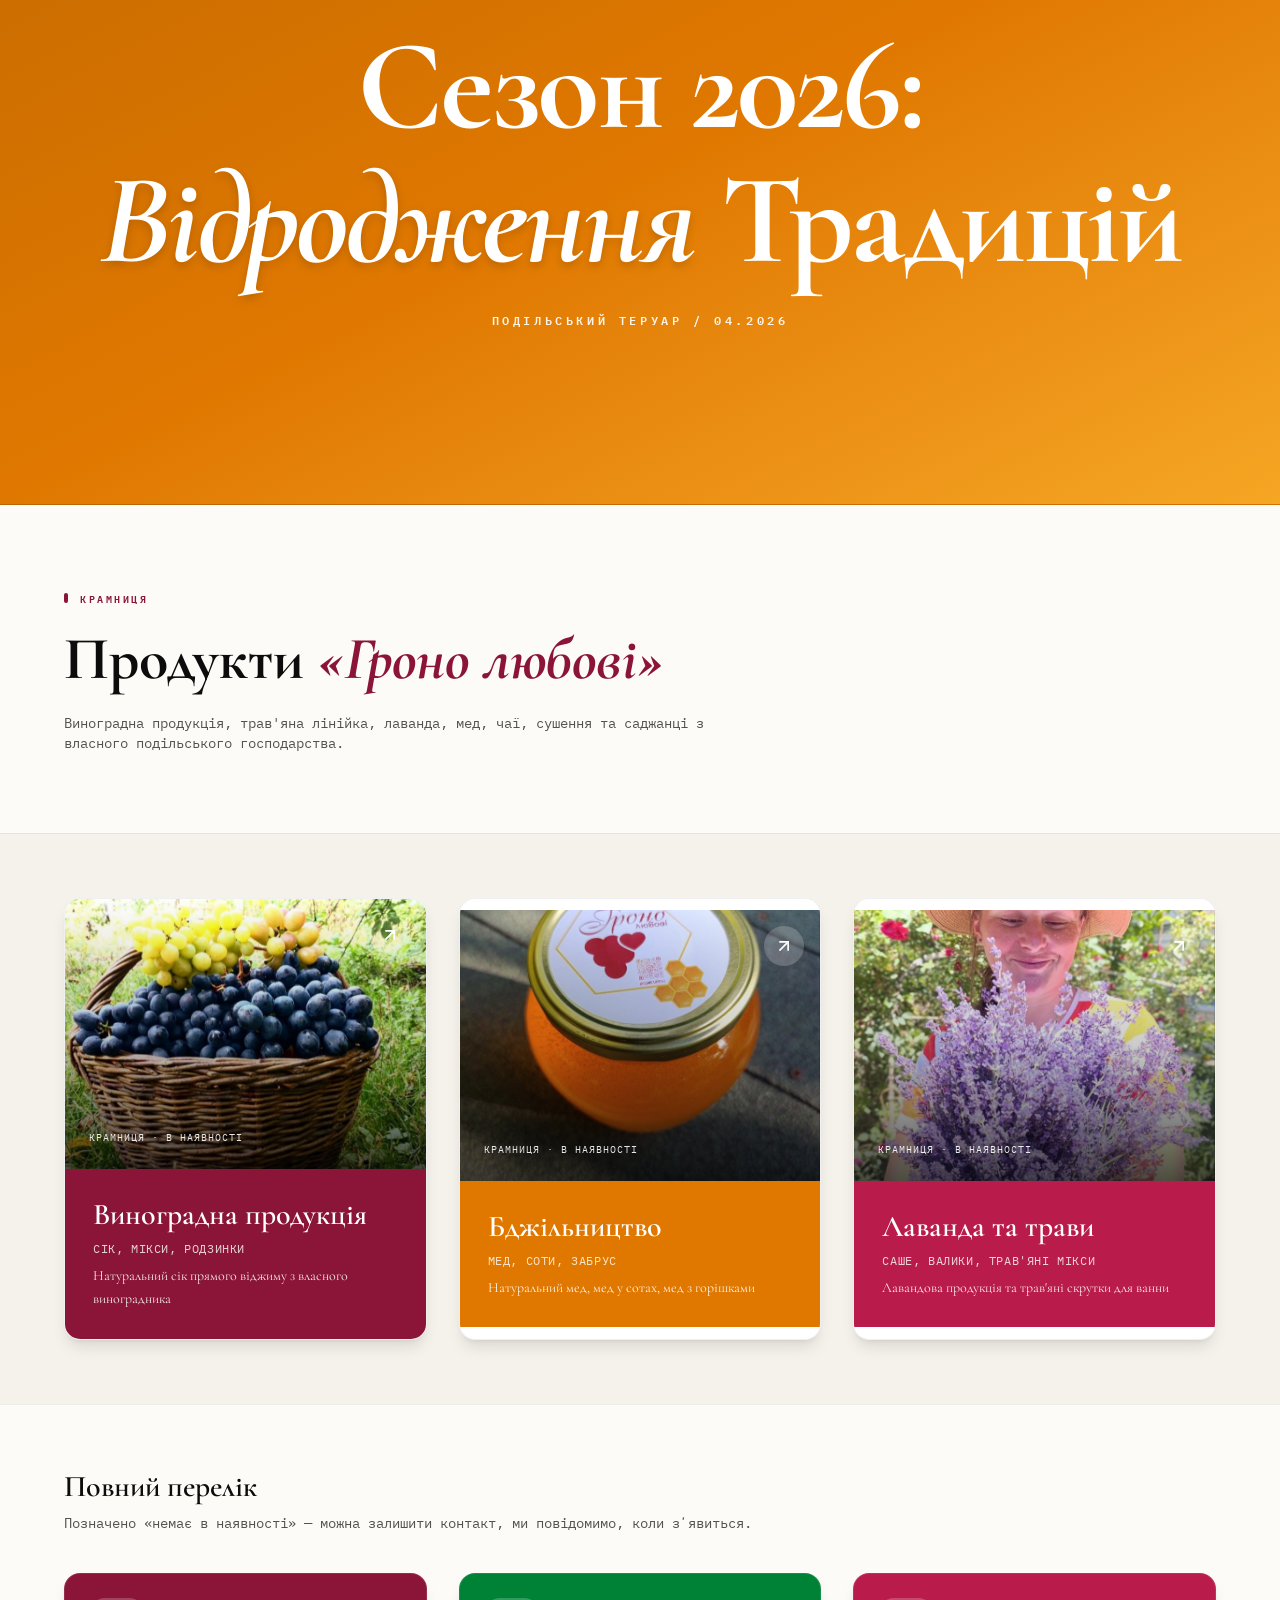
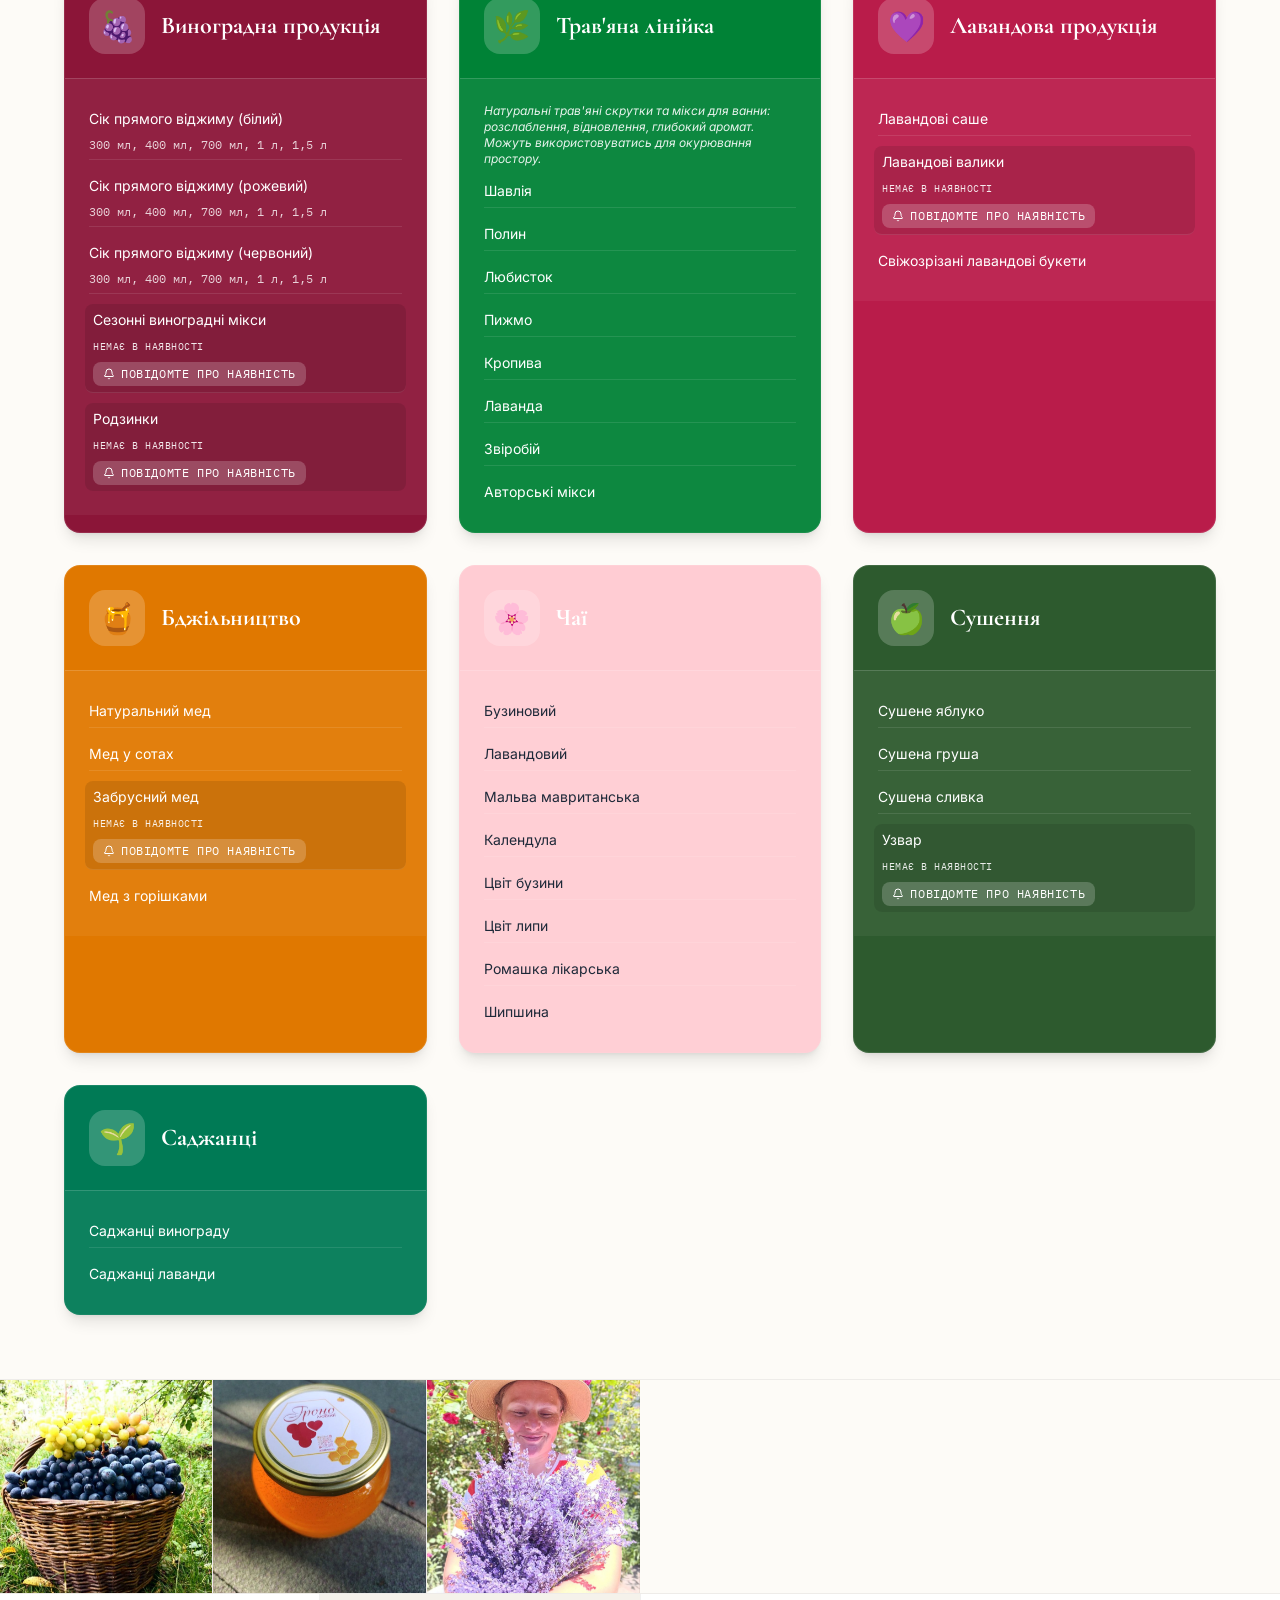
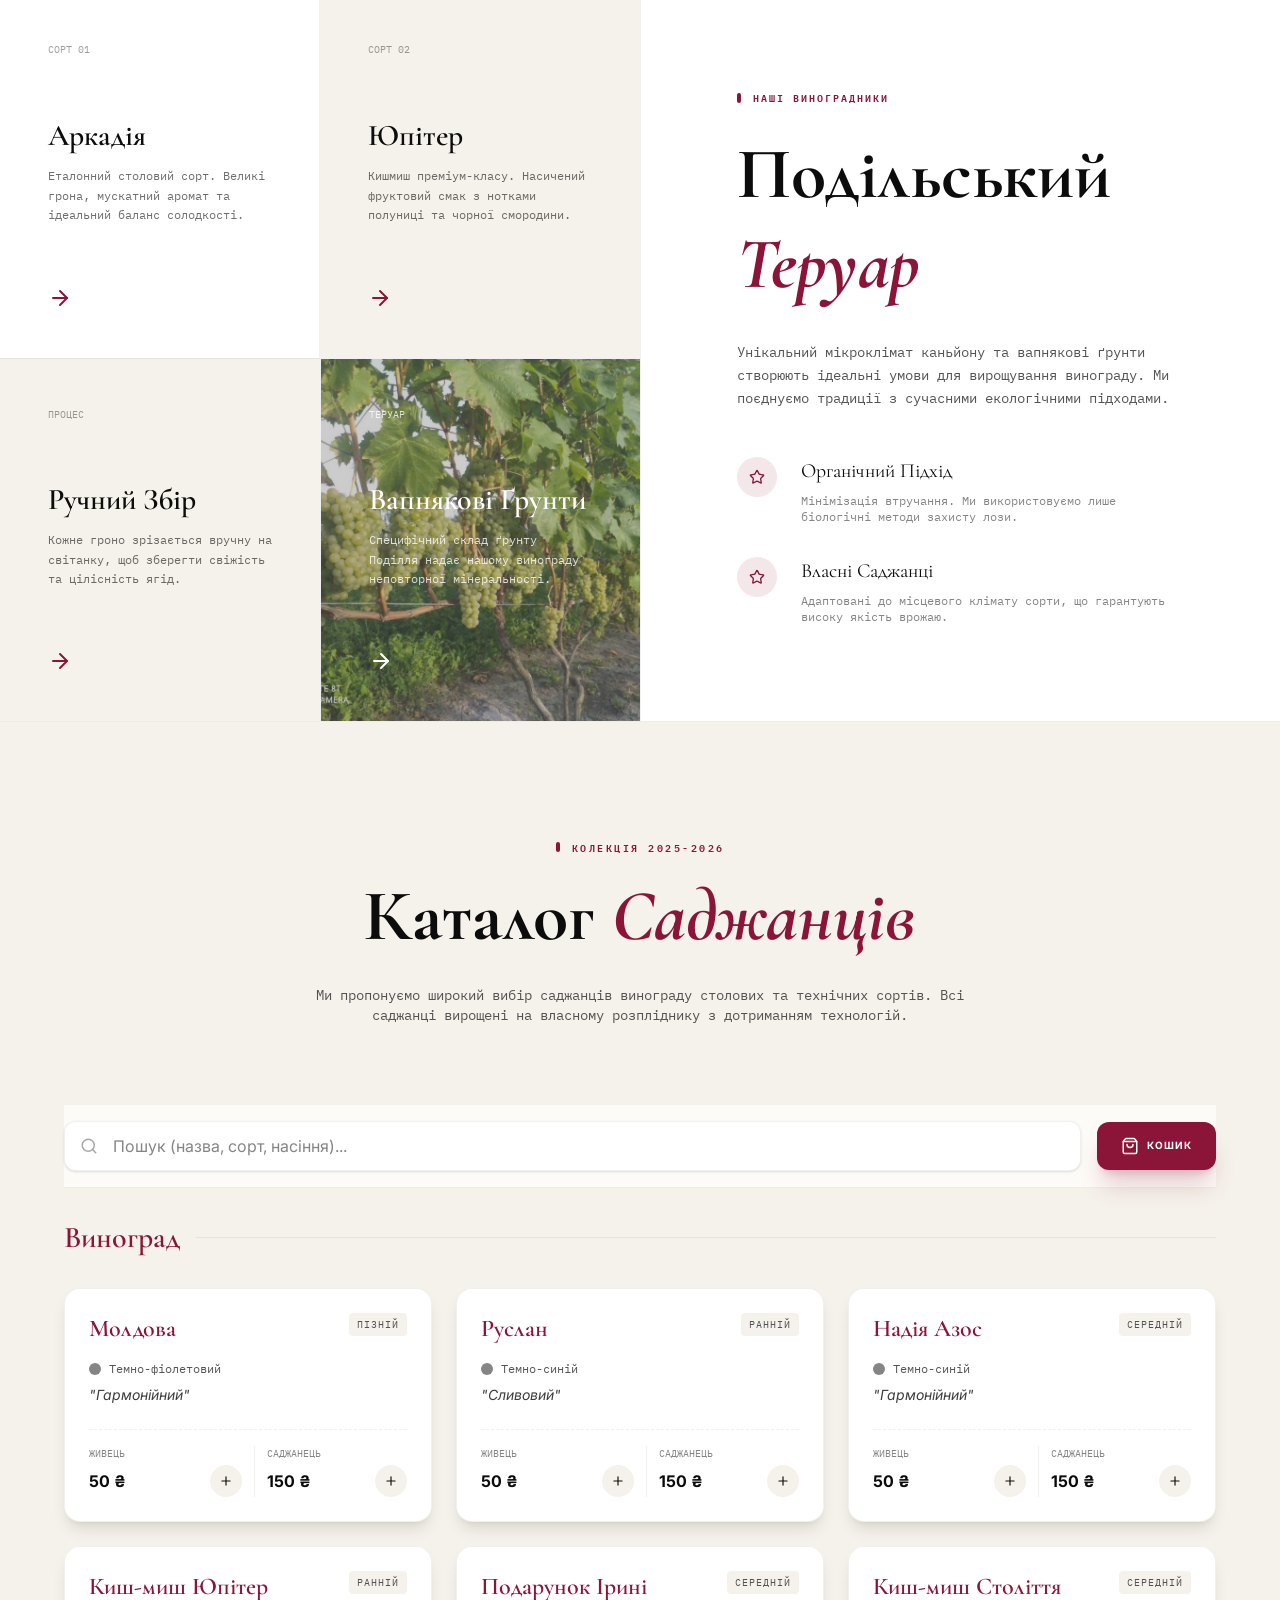
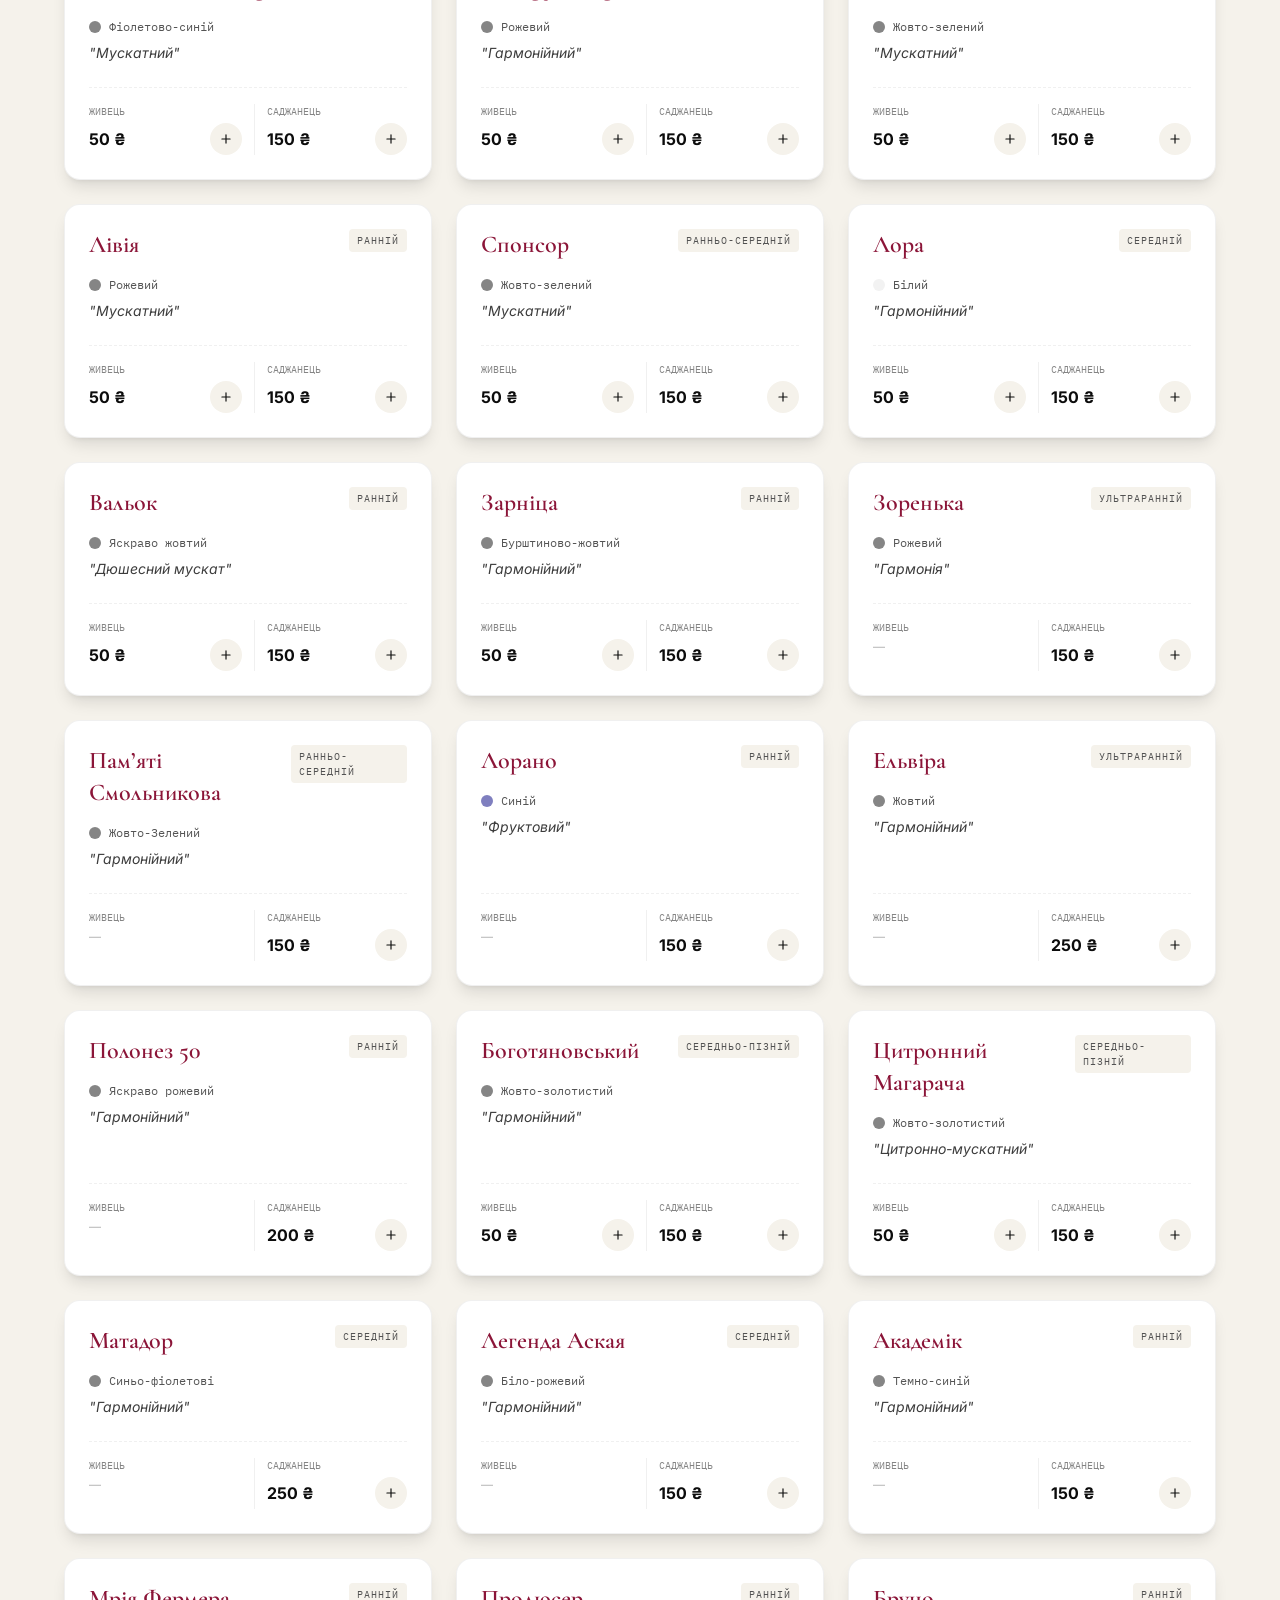
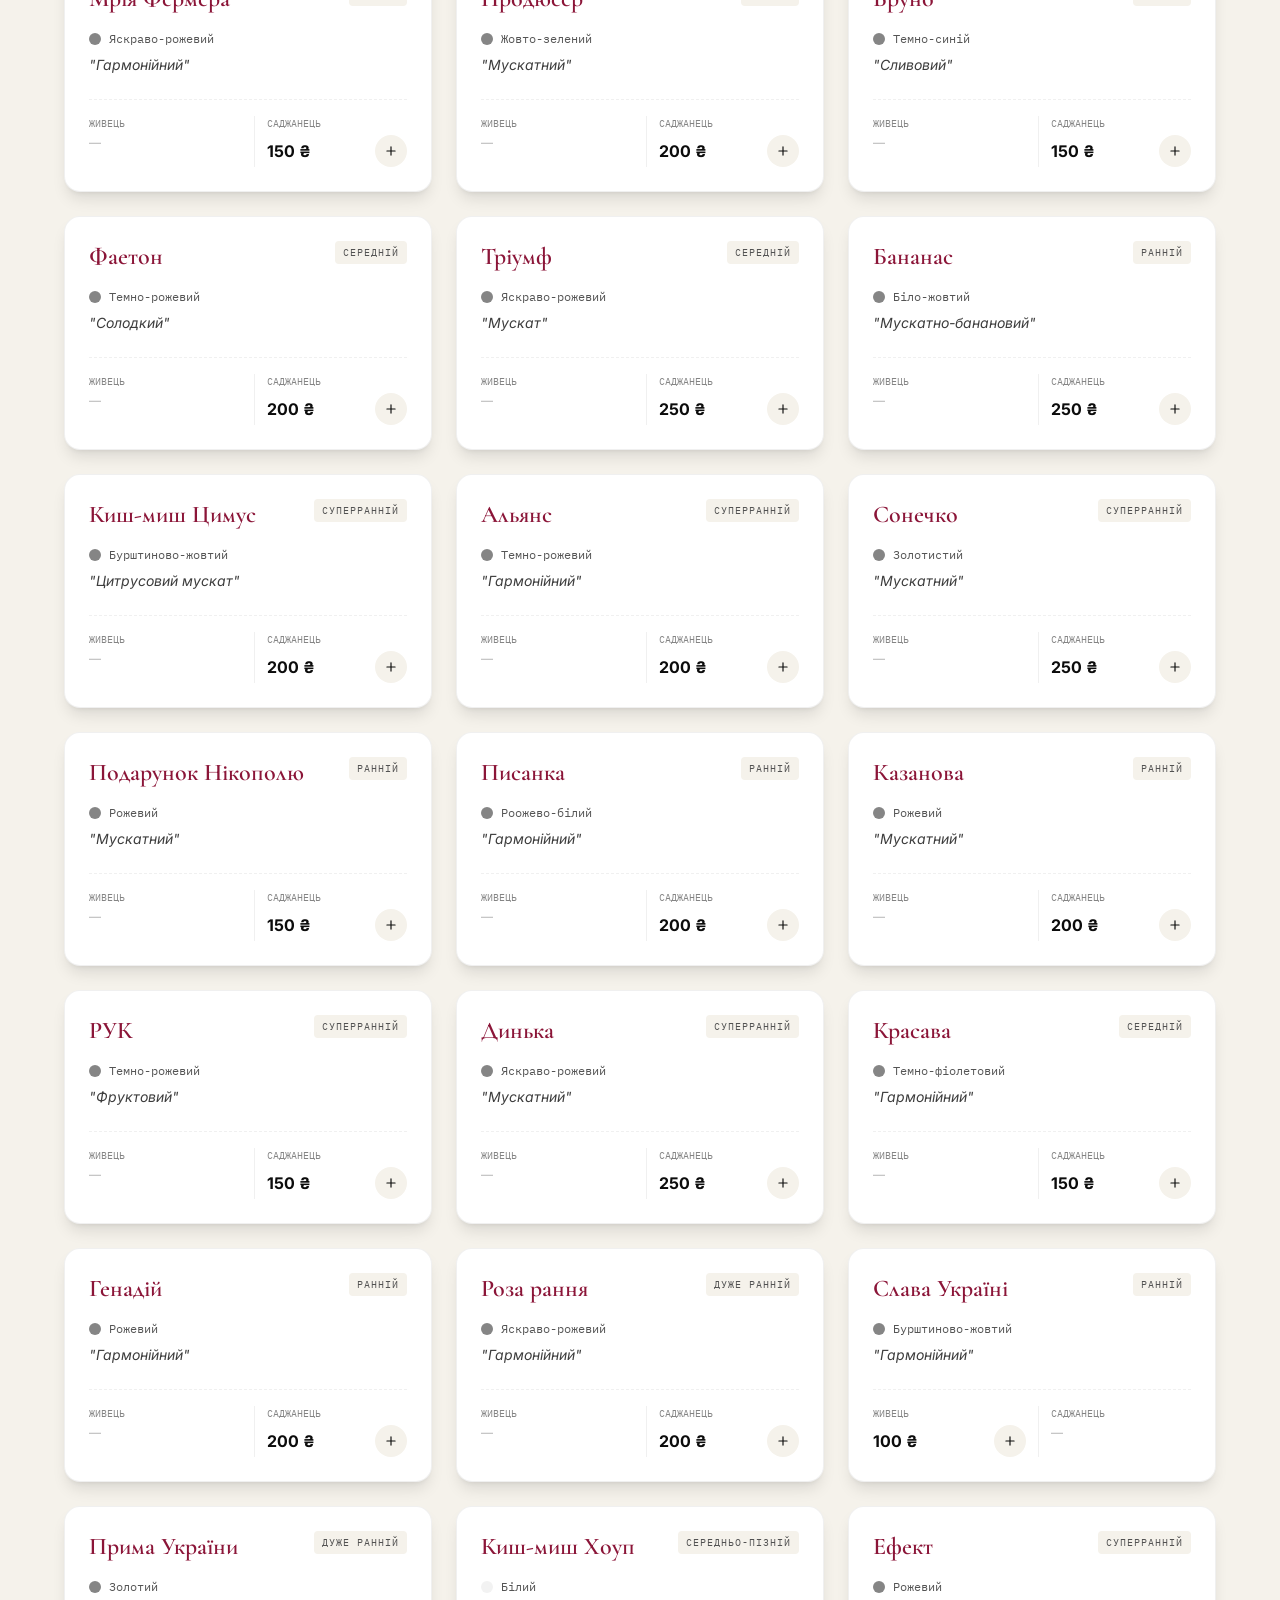
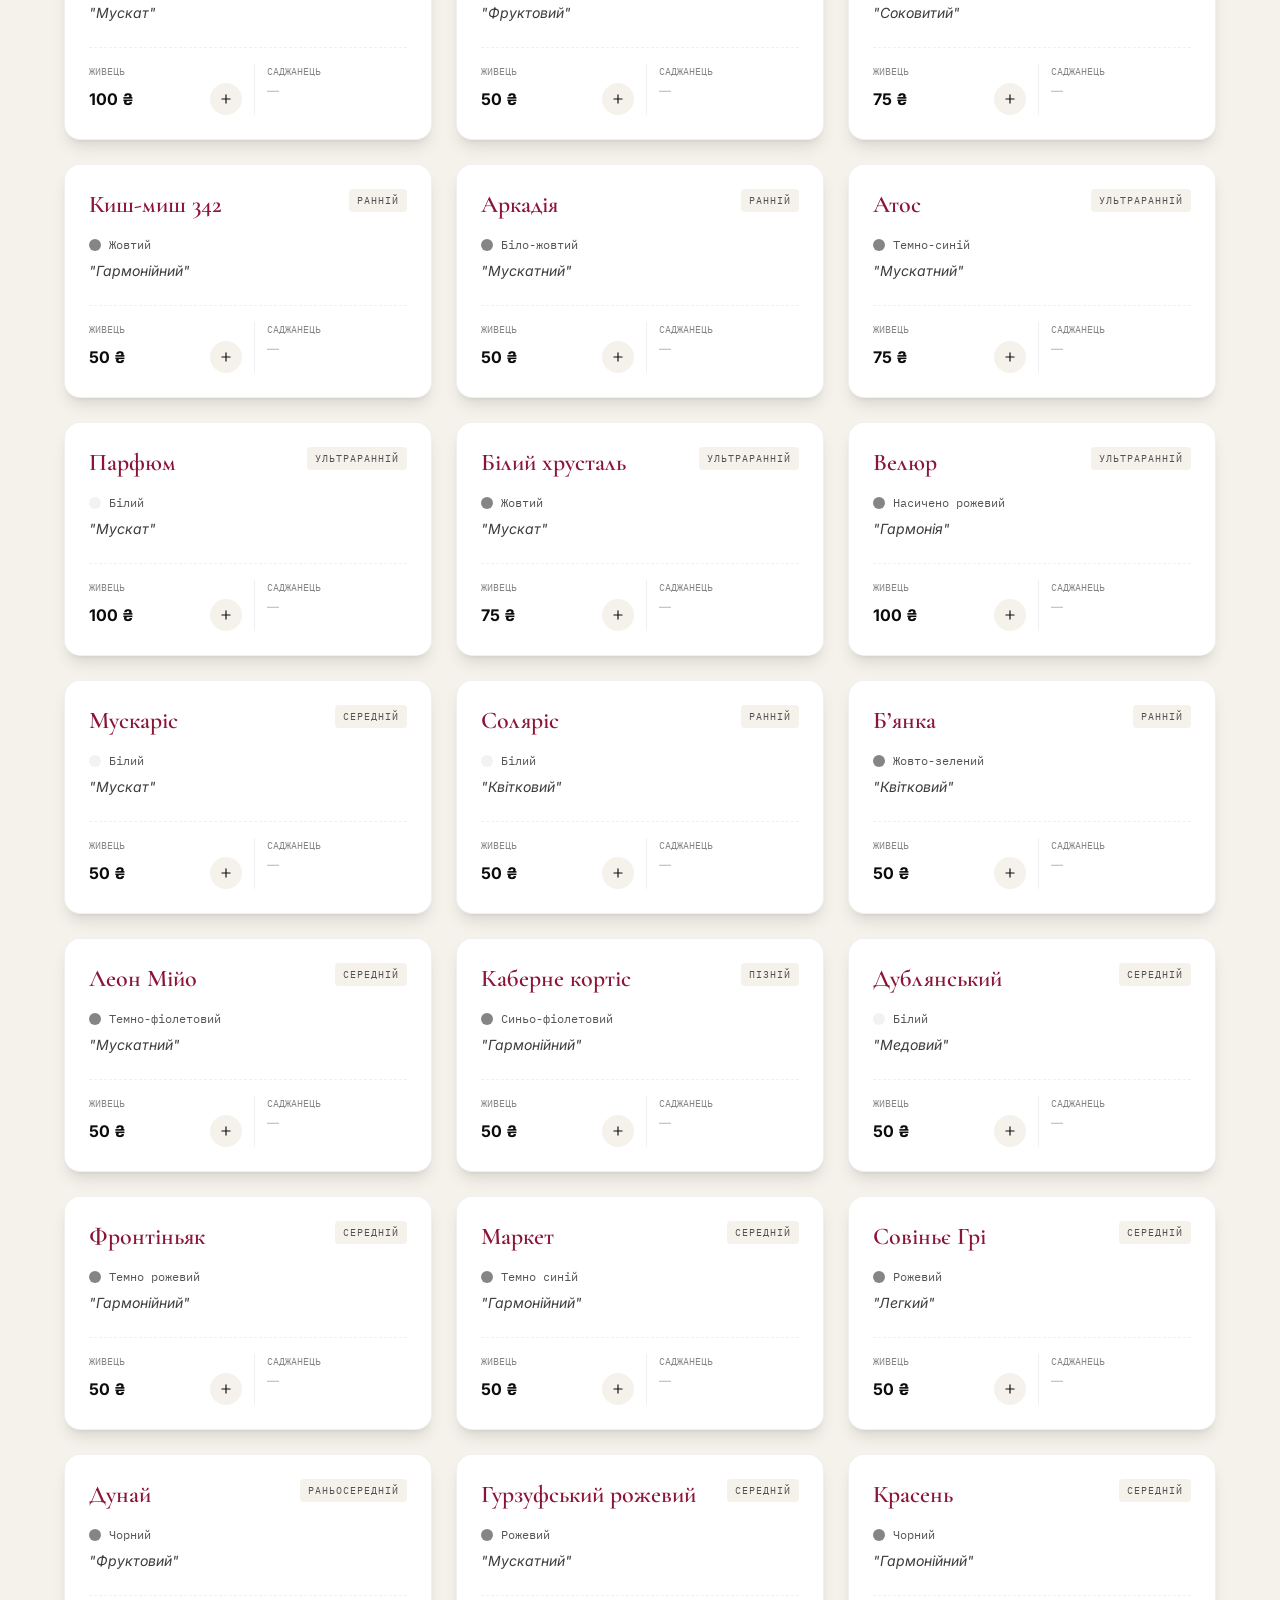
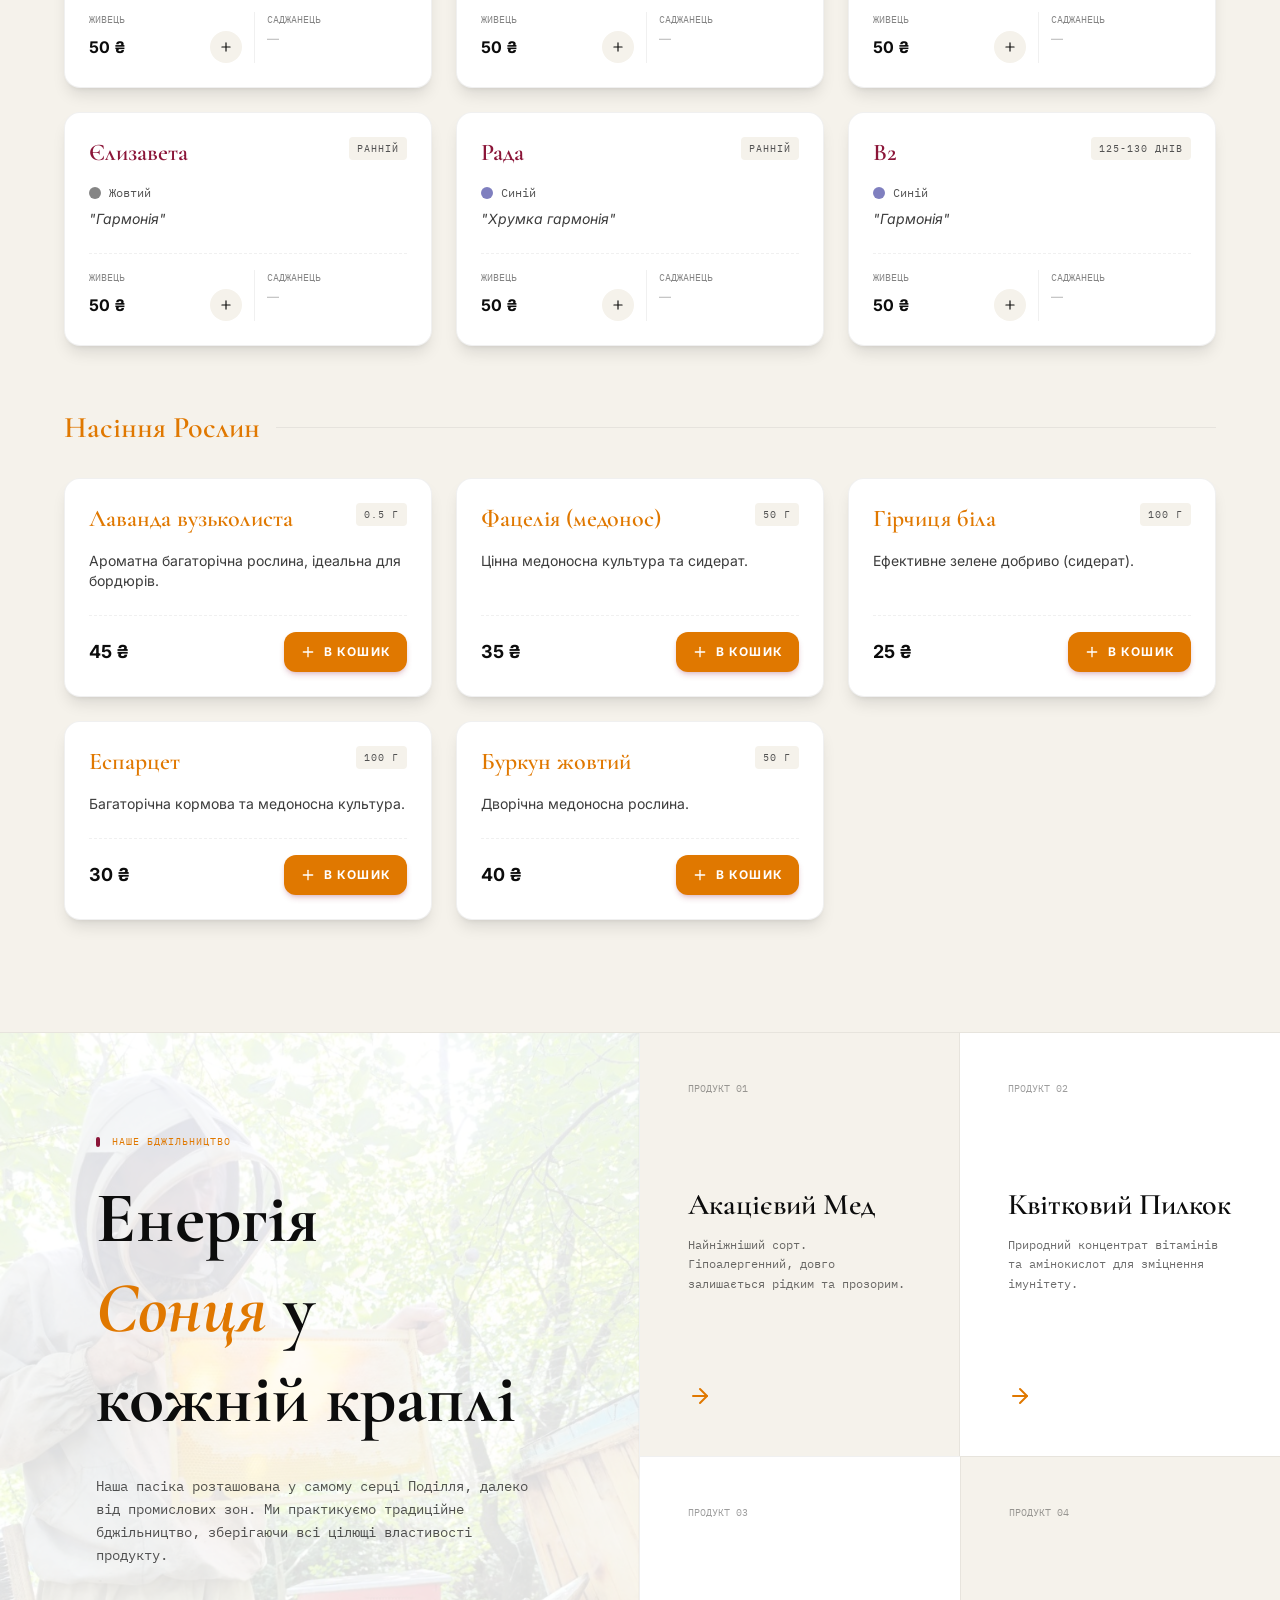
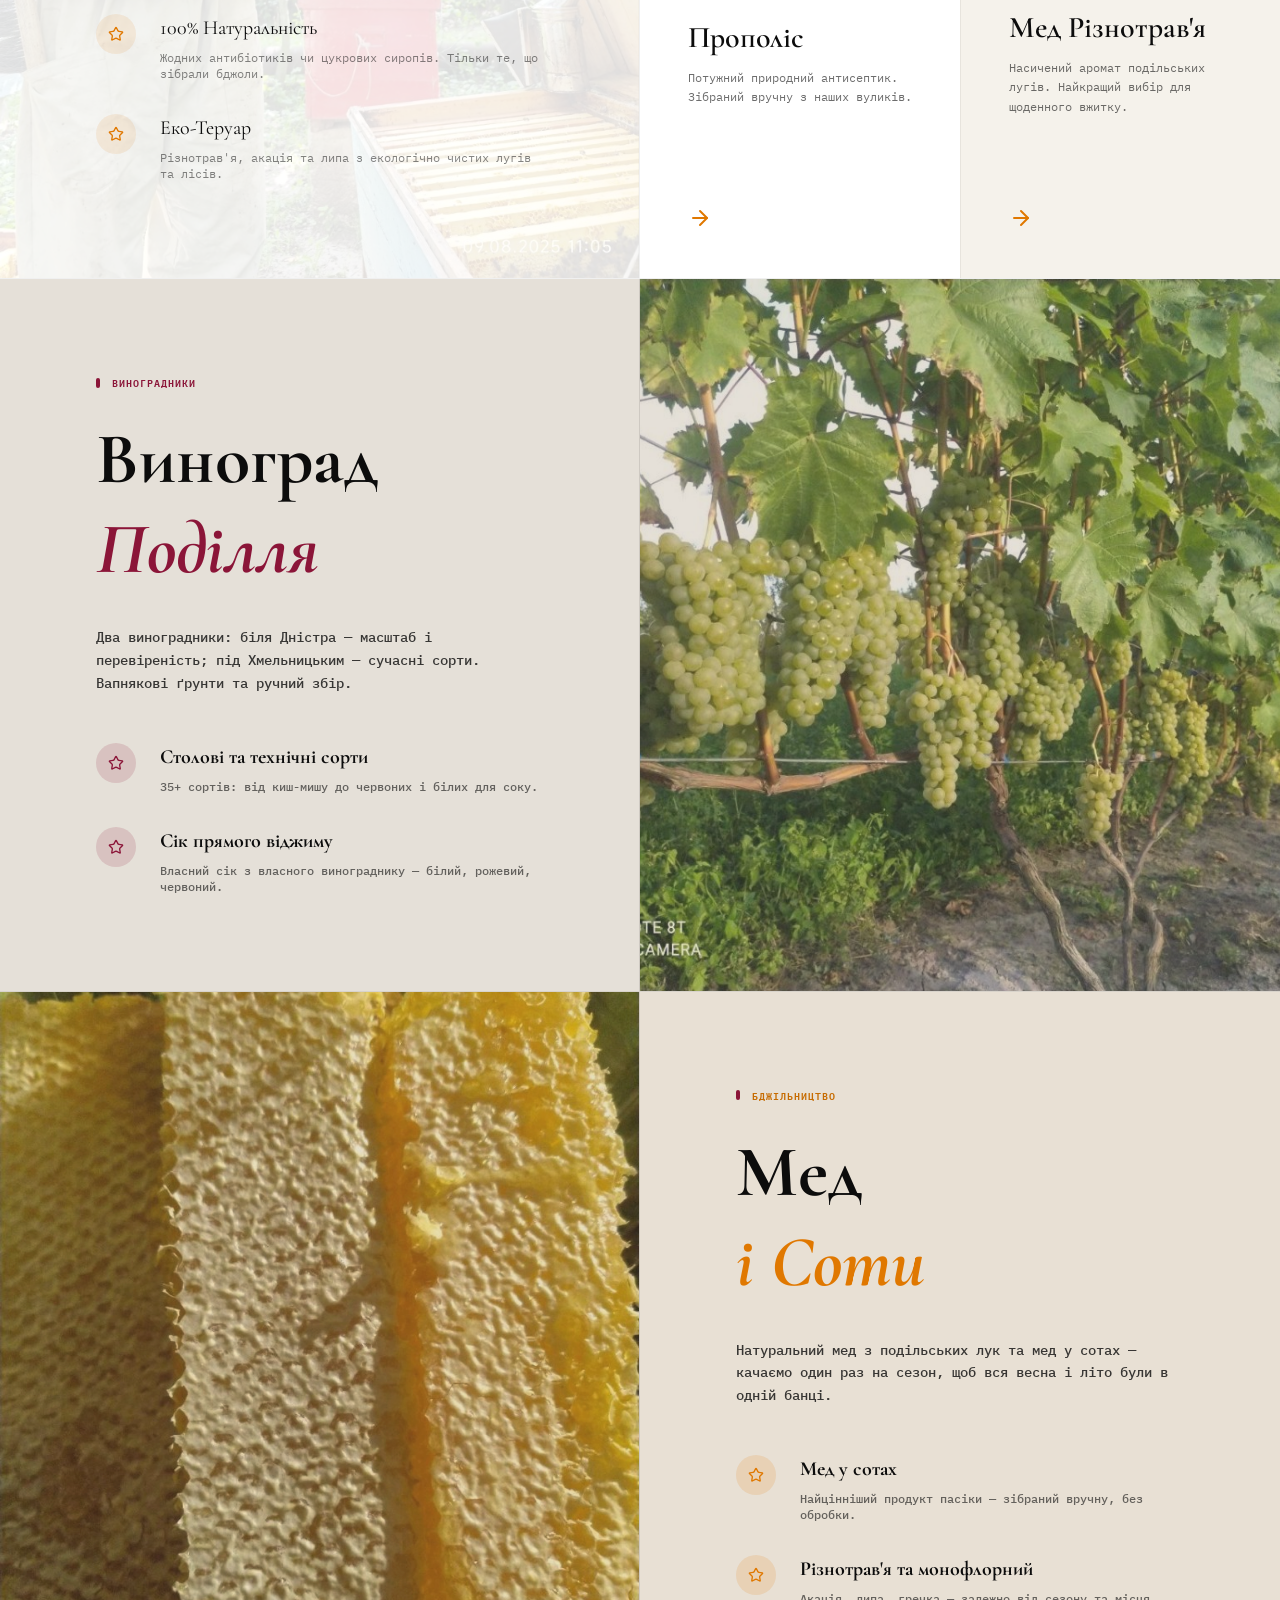
==== commit c4b2080b: "Повернути головну: лише React-додаток, без підміни контенту з JSON Made-with: Cursor" ====
--- a/index.html
+++ b/index.html
@@ -13,55 +13,10 @@
     <link rel="preconnect" href="https://fonts.googleapis.com">
     <link rel="preconnect" href="https://fonts.gstatic.com" crossorigin>
     <link href="https://fonts.googleapis.com/css2?family=Cormorant+Garamond:ital,wght@0,300;0,400;0,500;0,600;0,700;1,400;1,500&family=IBM+Plex+Mono:wght@300;400;500;600&family=Inter:wght@300;400;500;600;700&display=swap" rel="stylesheet">
-    <link rel="stylesheet" href="/assets/index-BBapoSro.css">
+    <script type="module" crossorigin src="/assets/index-DIcVvFia.js"></script>
+    <link rel="stylesheet" crossorigin href="/assets/index-BBapoSro.css">
   </head>
   <body>
     <div id="root"></div>
-    <script>
-      (function() {
-        var root = document.getElementById('root');
-        if (!root) return;
-        fetch('content/site-content.json').then(function(r) { return r.ok ? r.json() : null; }).catch(function() { return null; }).then(function(data) {
-          if (!data || !data.hero) {
-            var s = document.createElement('script');
-            s.type = 'module'; s.crossOrigin = 'anonymous'; s.src = '/assets/index-DIcVvFia.js';
-            document.head.appendChild(s);
-            return;
-          }
-          var hero = data.hero || {}, about = data.about || {}, footer = data.footer || {}, site = data.site || {};
-          var esc = function(t) { var d = document.createElement('div'); d.textContent = t; return d.innerHTML; };
-          var img = hero.image || '/images/grapes-vine-closeup.png';
-          if (site.title) document.title = site.title;
-          if (site.description) { var m = document.querySelector('meta[name="description"]'); if (m) m.setAttribute('content', site.description); }
-          root.className = 'min-h-screen bg-bg-paper text-text-primary font-sans selection:bg-grape-primary selection:text-white pt-16';
-          root.innerHTML = '<a href="#about" class="absolute -left-[9999px] focus:left-4 focus:top-20 focus:z-[100] px-4 py-2 bg-grape-primary text-white rounded-lg font-mono text-xs uppercase tracking-wider">Перейти до контенту</a>' +
-            '<header class="sticky top-0 z-50 border-b border-border-subtle bg-bg-paper/98 backdrop-blur-sm"><div class="mx-auto flex max-w-6xl items-center justify-between px-4 py-4">' +
-            '<a href="#" class="font-serif text-xl text-text-primary">' + esc(hero.title || 'Гроно любові') + '</a>' +
-            '<nav class="flex gap-6"><a href="#about" class="text-sm text-text-secondary hover:text-grape-primary">Про нас</a>' +
-            '<a href="' + esc(footer.telegramUrl || 'https://t.me/gronoliubovi') + '" target="_blank" rel="noopener" class="text-sm text-text-secondary hover:text-grape-primary">Telegram</a>' +
-            '<a href="/admin/" class="text-sm text-text-muted hover:text-grape-primary">Адмінка</a></nav></div></header>' +
-            '<main><section class="border-b border-border-subtle" aria-label="Головний блок"><div class="grid grid-cols-1 lg:grid-cols-12 lg:min-h-[calc(100vh-4rem)]">' +
-            '<div class="lg:col-span-5 relative overflow-hidden bg-bg-warm border-b lg:border-b-0 lg:border-r border-border-subtle min-h-[50vh] lg:min-h-0">' +
-            '<img src="' + esc(img) + '" alt="" class="absolute inset-0 w-full h-full object-cover" loading="eager" />' +
-            '</div><div class="lg:col-span-7 flex flex-col justify-center px-6 py-12 lg:py-16">' +
-            '<h1 class="font-serif text-4xl md:text-5xl lg:text-6xl text-text-primary mb-4">' + esc(hero.title || 'Гроно любові') + '</h1>' +
-            '<p class="text-lg text-text-secondary max-w-xl mb-8">' + esc(hero.subtitle || '') + '</p>' +
-            '<a href="#about" class="inline-flex items-center gap-2 px-6 py-3 bg-grape-primary text-white rounded-lg font-mono text-sm uppercase tracking-wider hover:opacity-90">' + esc(hero.ctaText || 'Перейти до контенту') + '</a>' +
-            '</div></div></section>' +
-            '<section id="about" class="border-b border-border-subtle py-16 lg:py-24 scroll-mt-20"><div class="mx-auto max-w-6xl px-4">' +
-            '<div class="grid grid-cols-1 md:grid-cols-2 gap-12 items-center">' +
-            '<div class="order-2 md:order-1"><h2 class="font-serif text-3xl lg:text-4xl text-text-primary mb-6">' + esc(about.title || 'Про нас') + '</h2>' +
-            '<div class="prose prose-lg text-text-secondary whitespace-pre-line">' + esc(about.body || '') + '</div></div>' +
-            '<div class="order-1 md:order-2 rounded-lg overflow-hidden">' +
-            '<img src="' + esc(about.image || '/images/beekeeper-honeycomb-sky.png') + '" alt="' + esc(about.title || '') + '" class="w-full h-auto object-cover" loading="lazy" />' +
-            '</div></div></div></section>' +
-            '<footer class="py-12 bg-bg-warm/50"><div class="mx-auto max-w-6xl px-4 text-center">' +
-            '<p class="text-text-secondary mb-4">' + esc(footer.footerText || '') + '</p>' +
-            (footer.contactLine ? '<p class="text-text-muted text-sm mb-6">' + esc(footer.contactLine) + '</p>' : '') +
-            '<a href="' + esc(footer.telegramUrl || '') + '" target="_blank" rel="noopener" class="inline-flex items-center gap-2 px-6 py-3 bg-grape-primary text-white rounded-lg font-mono text-sm uppercase tracking-wider hover:opacity-90">Написати в Telegram</a>' +
-            '</div></footer></main>';
-        });
-      })();
-    </script>
   </body>
 </html>
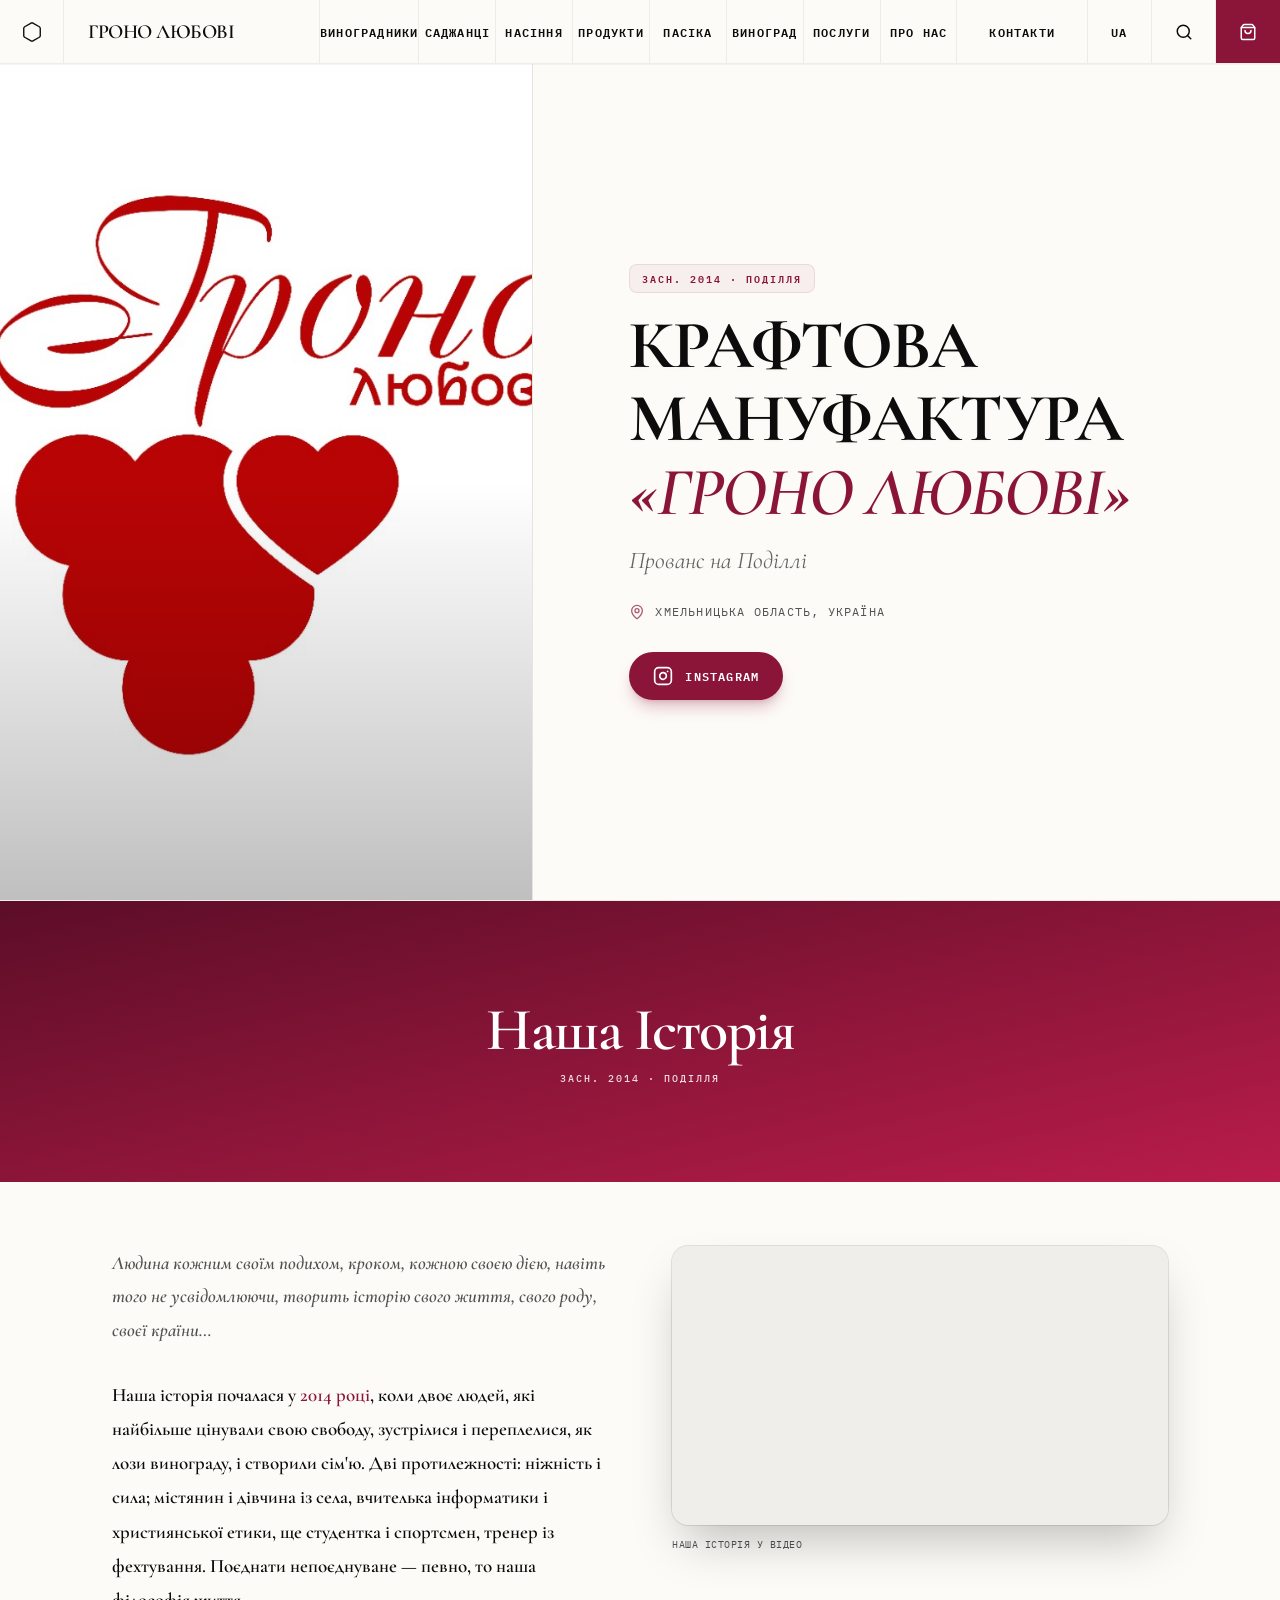
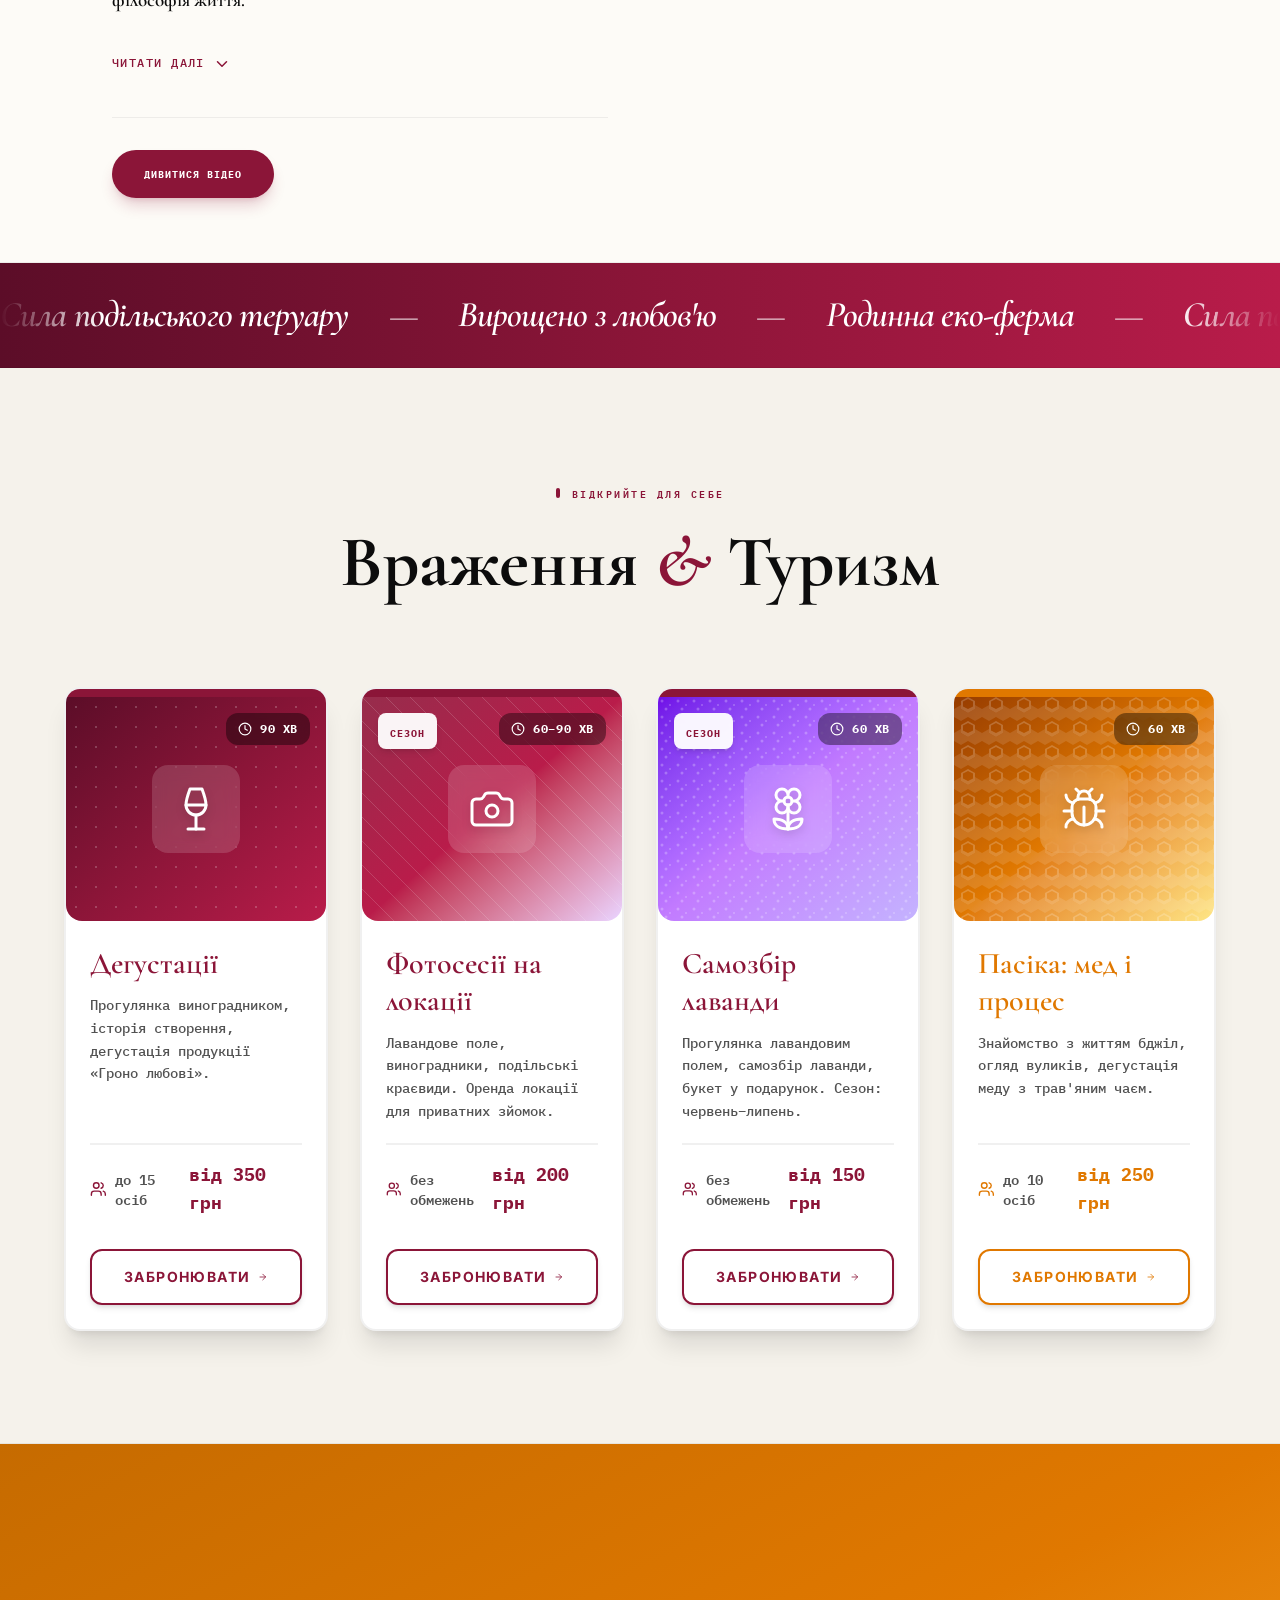
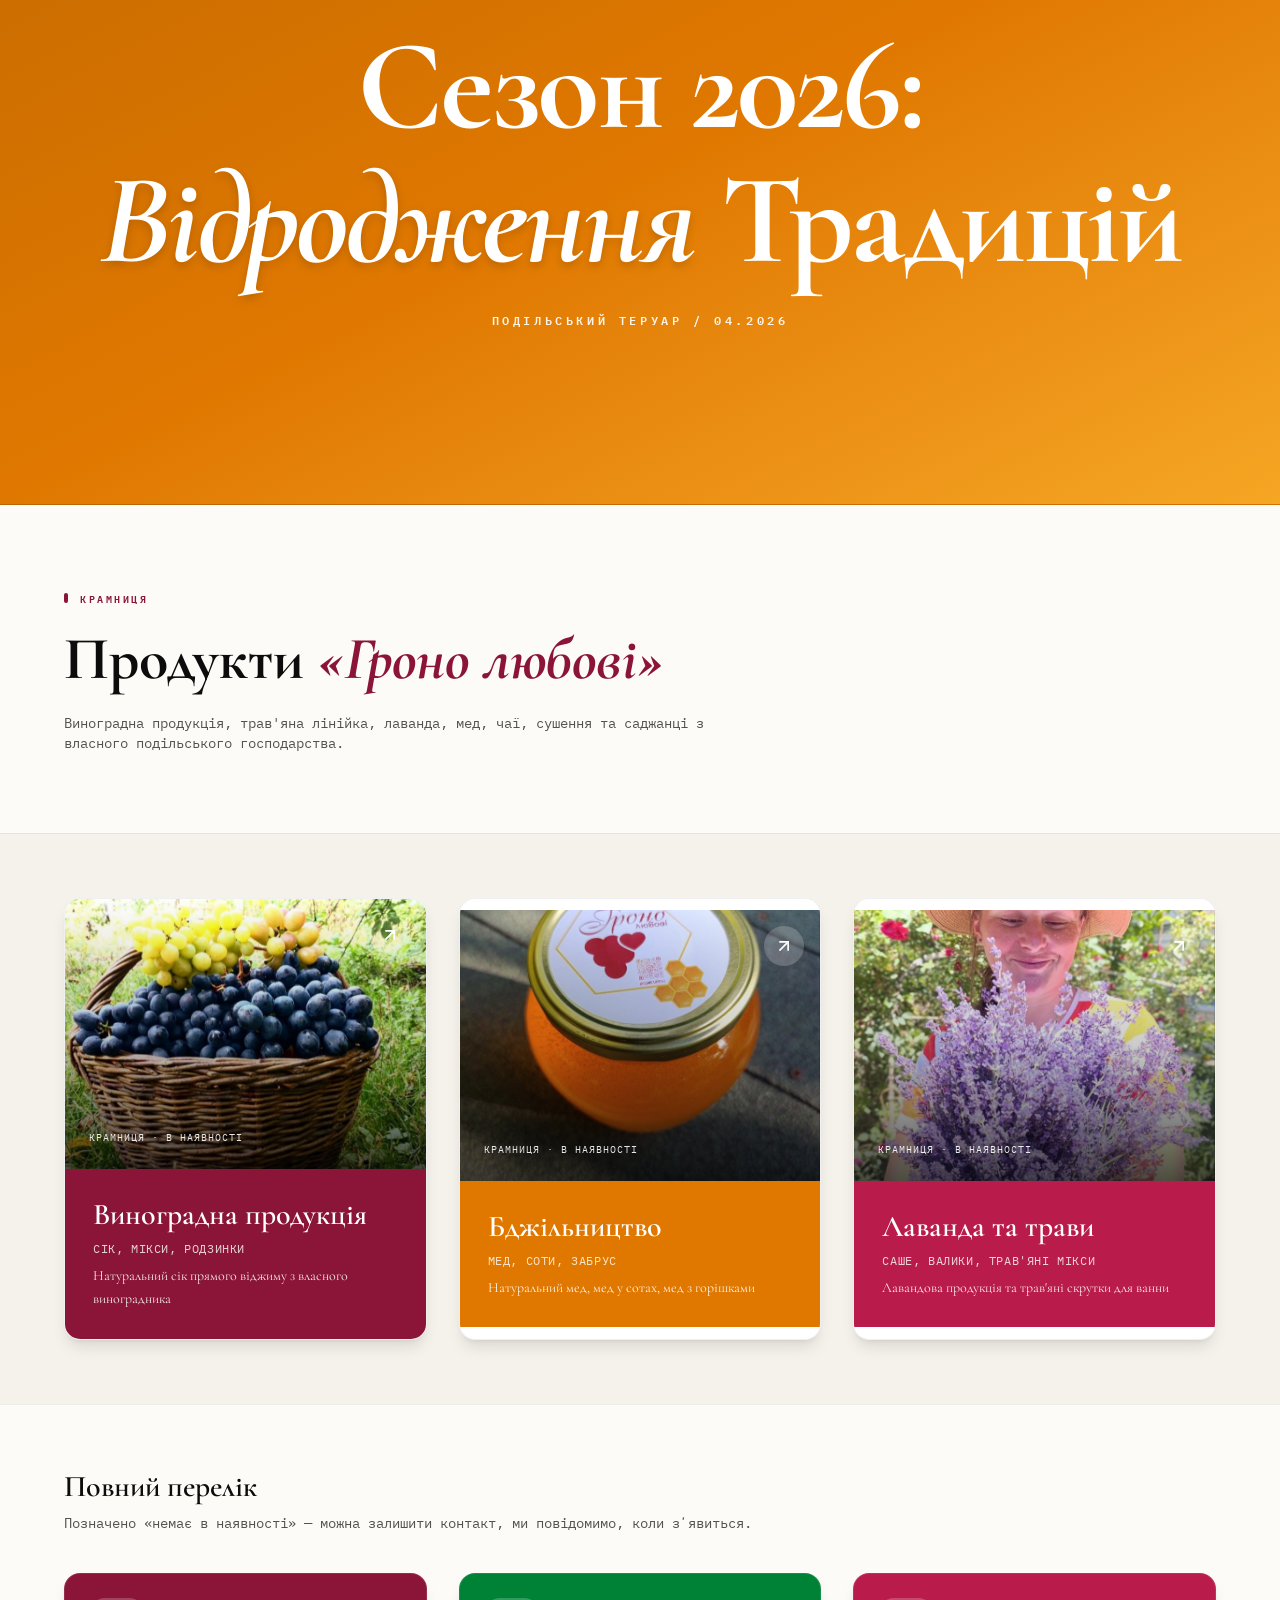
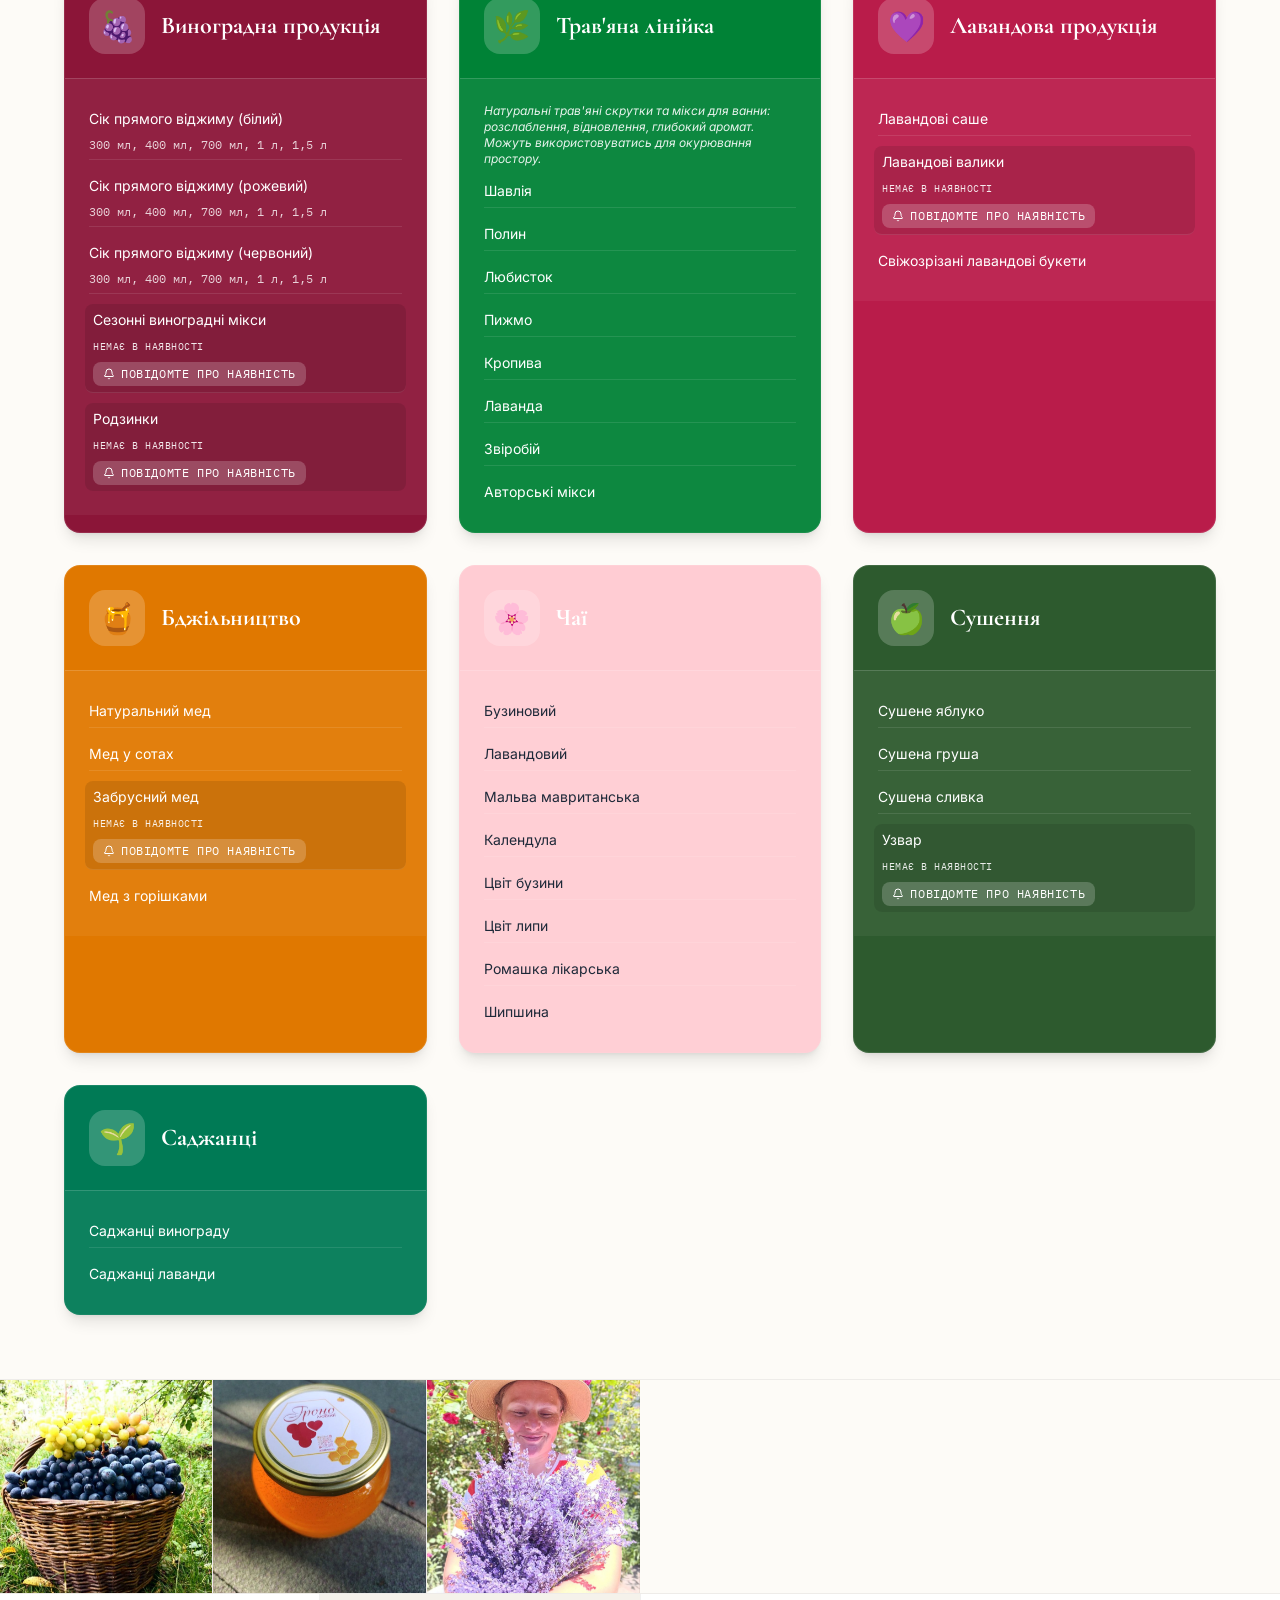
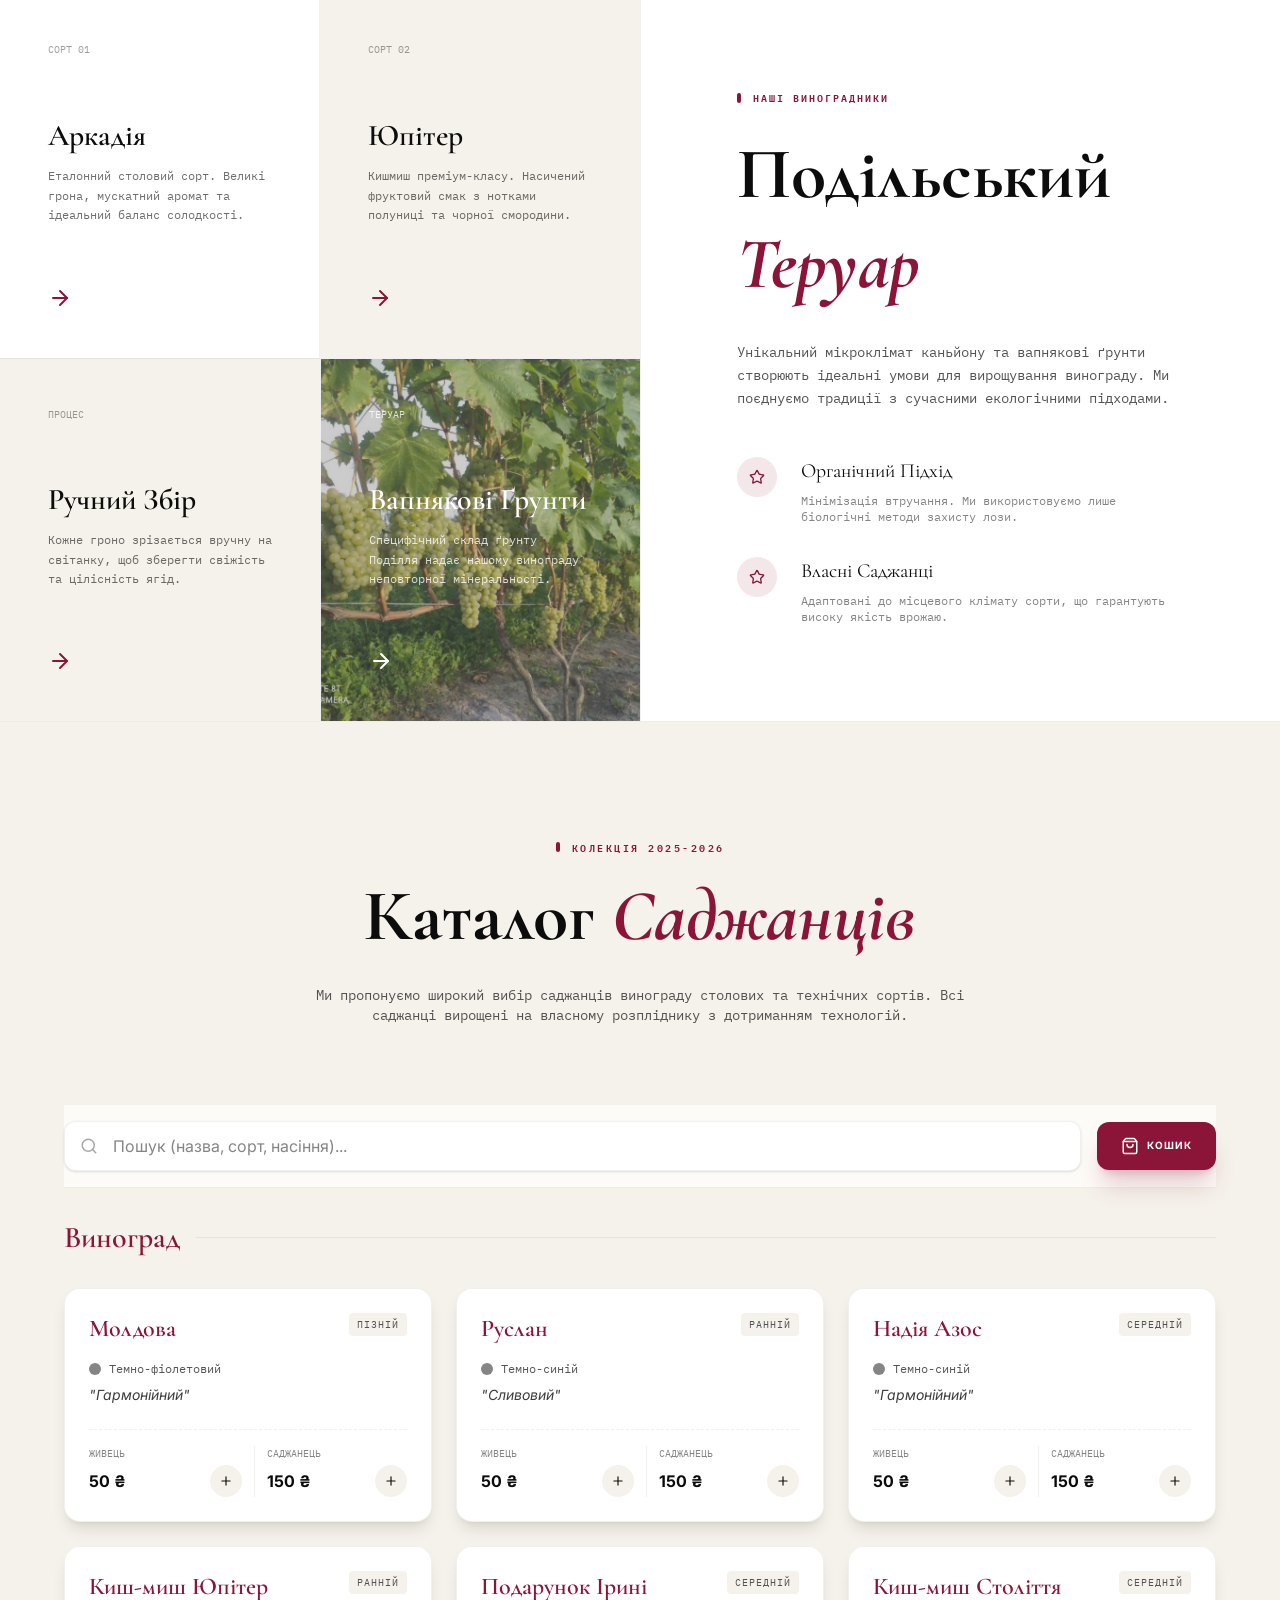
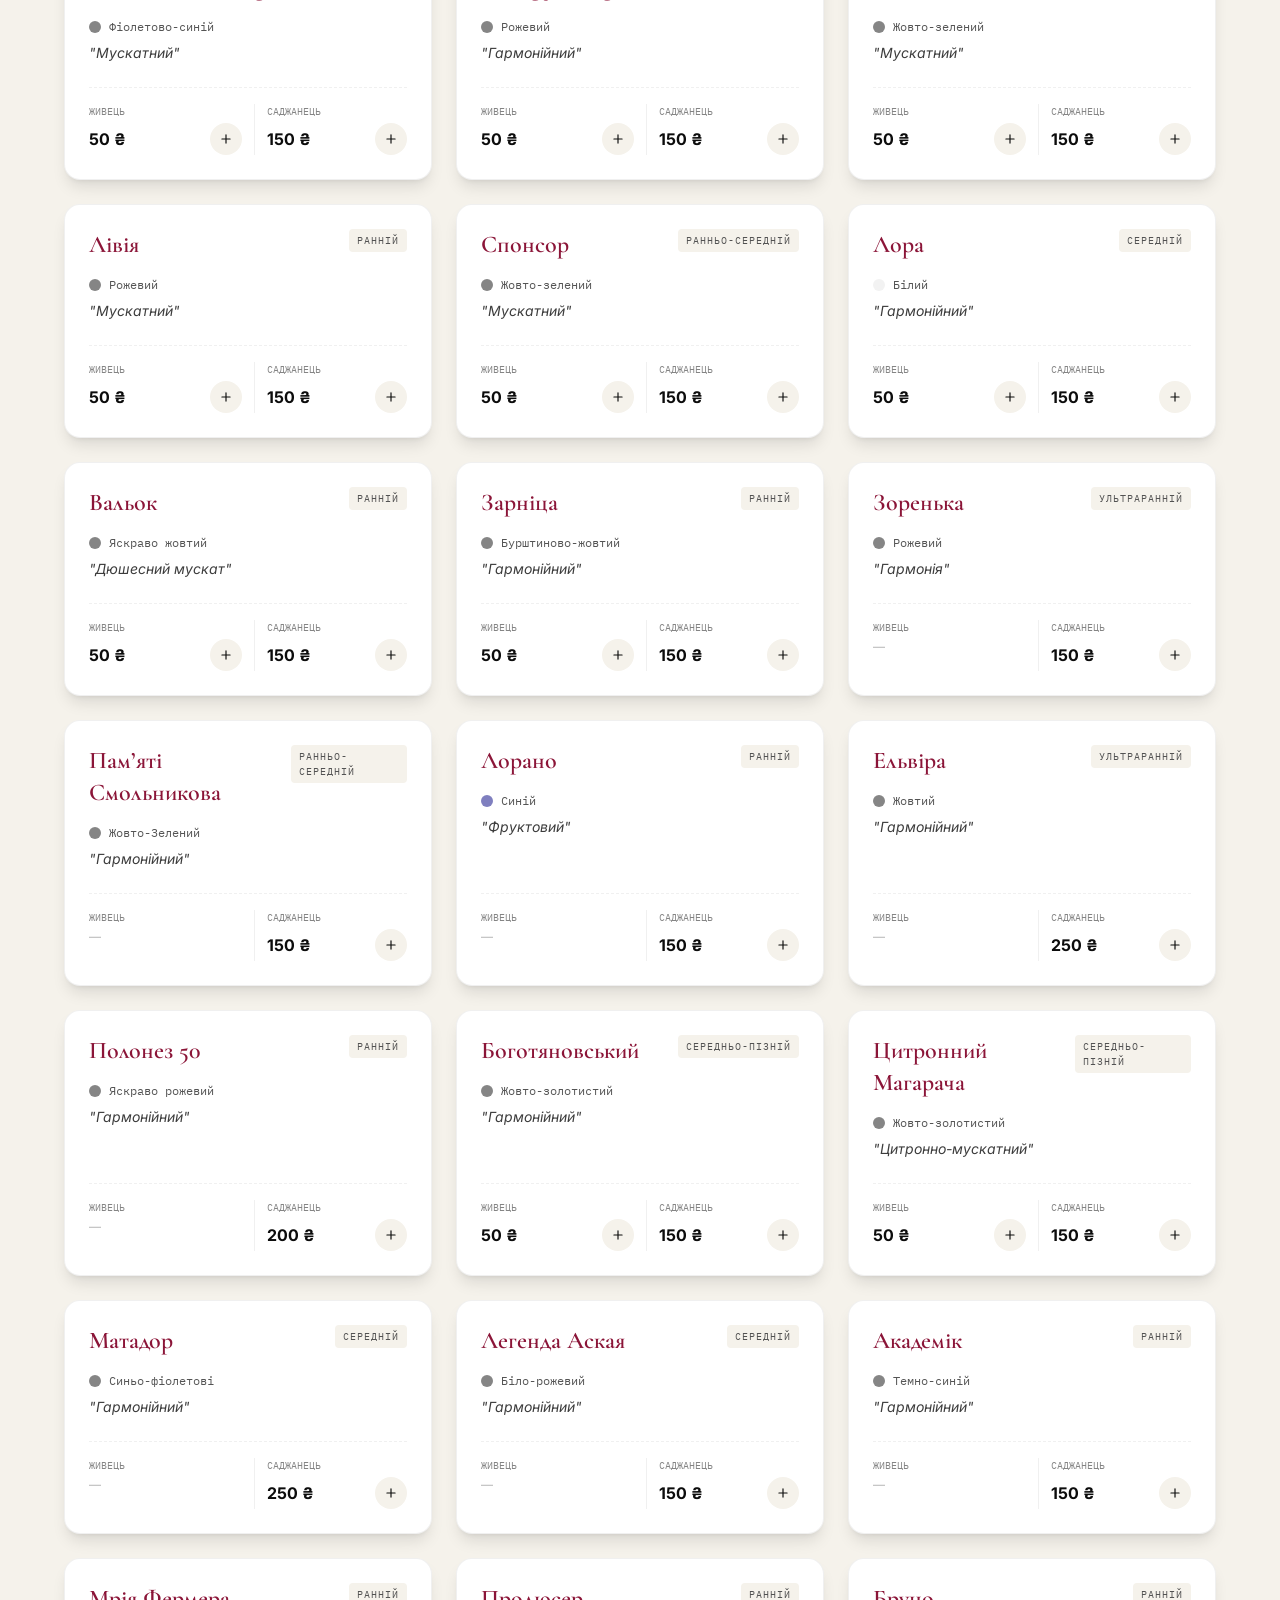
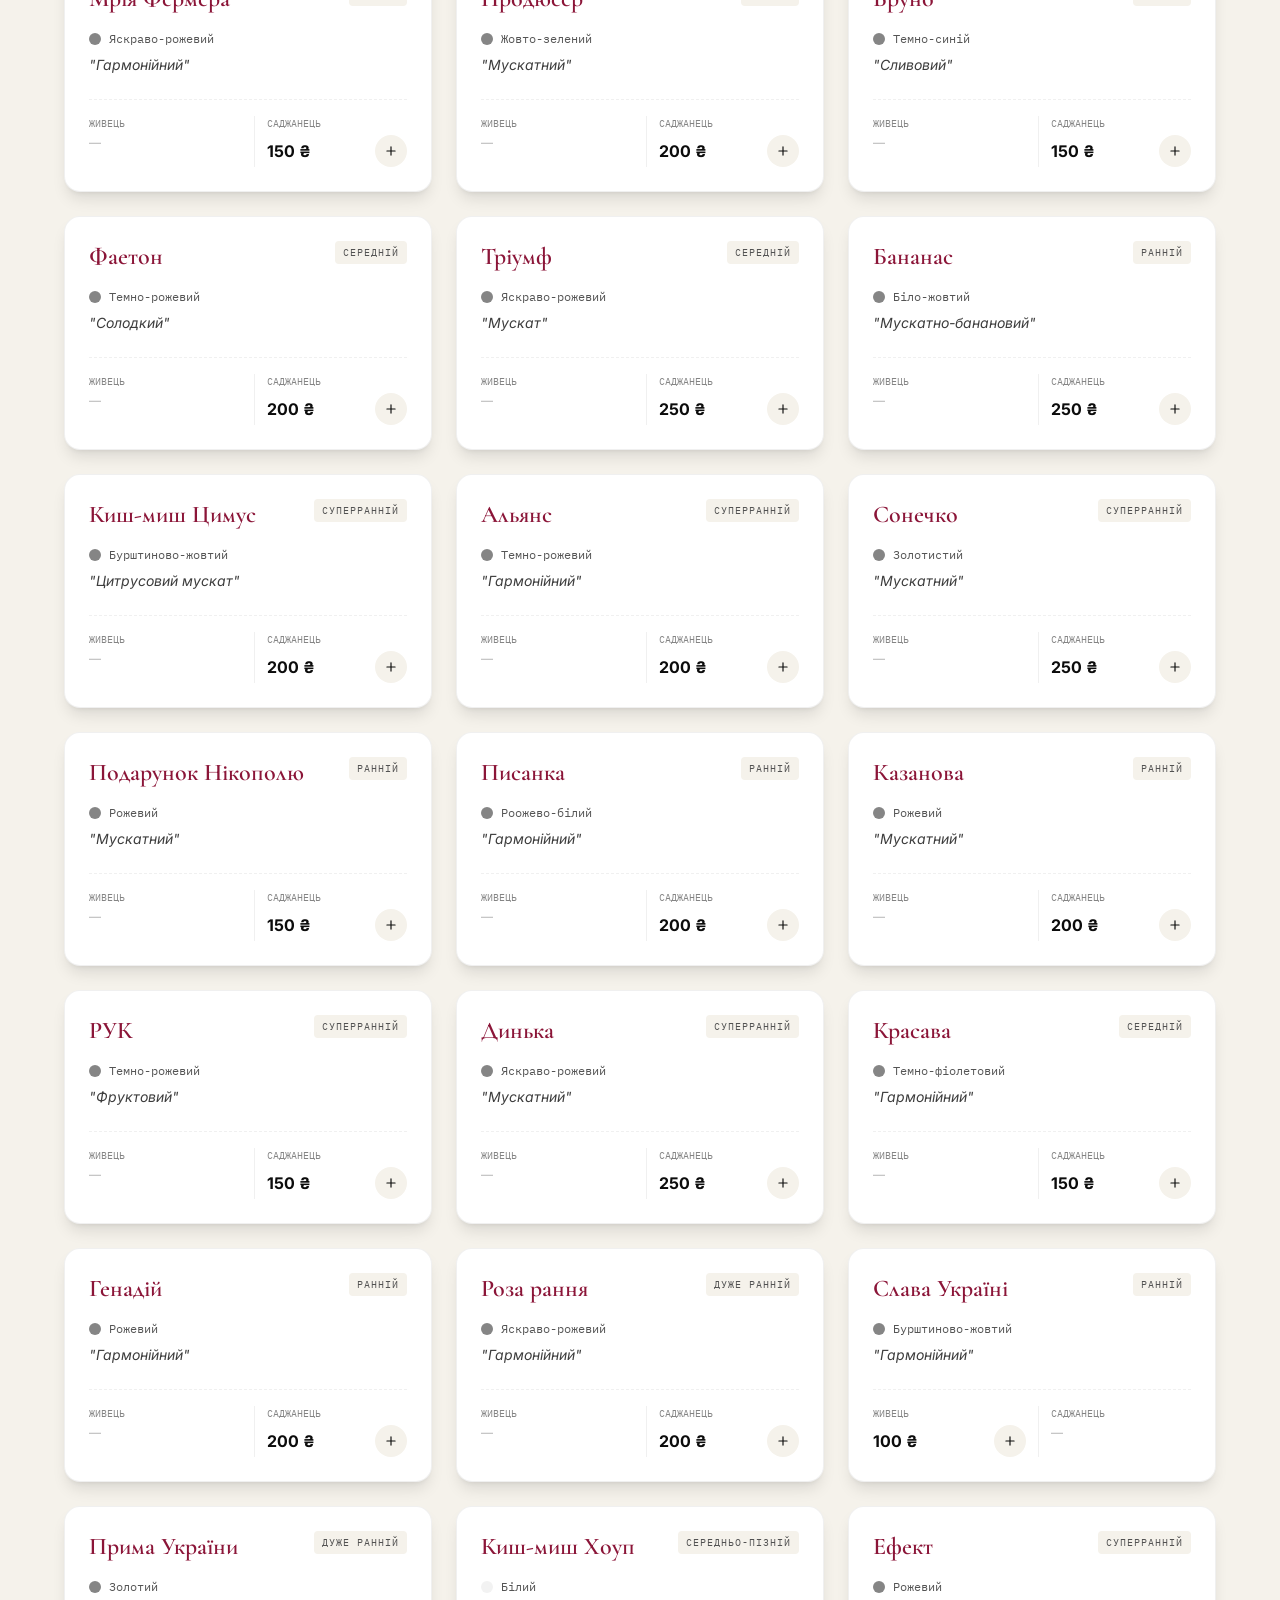
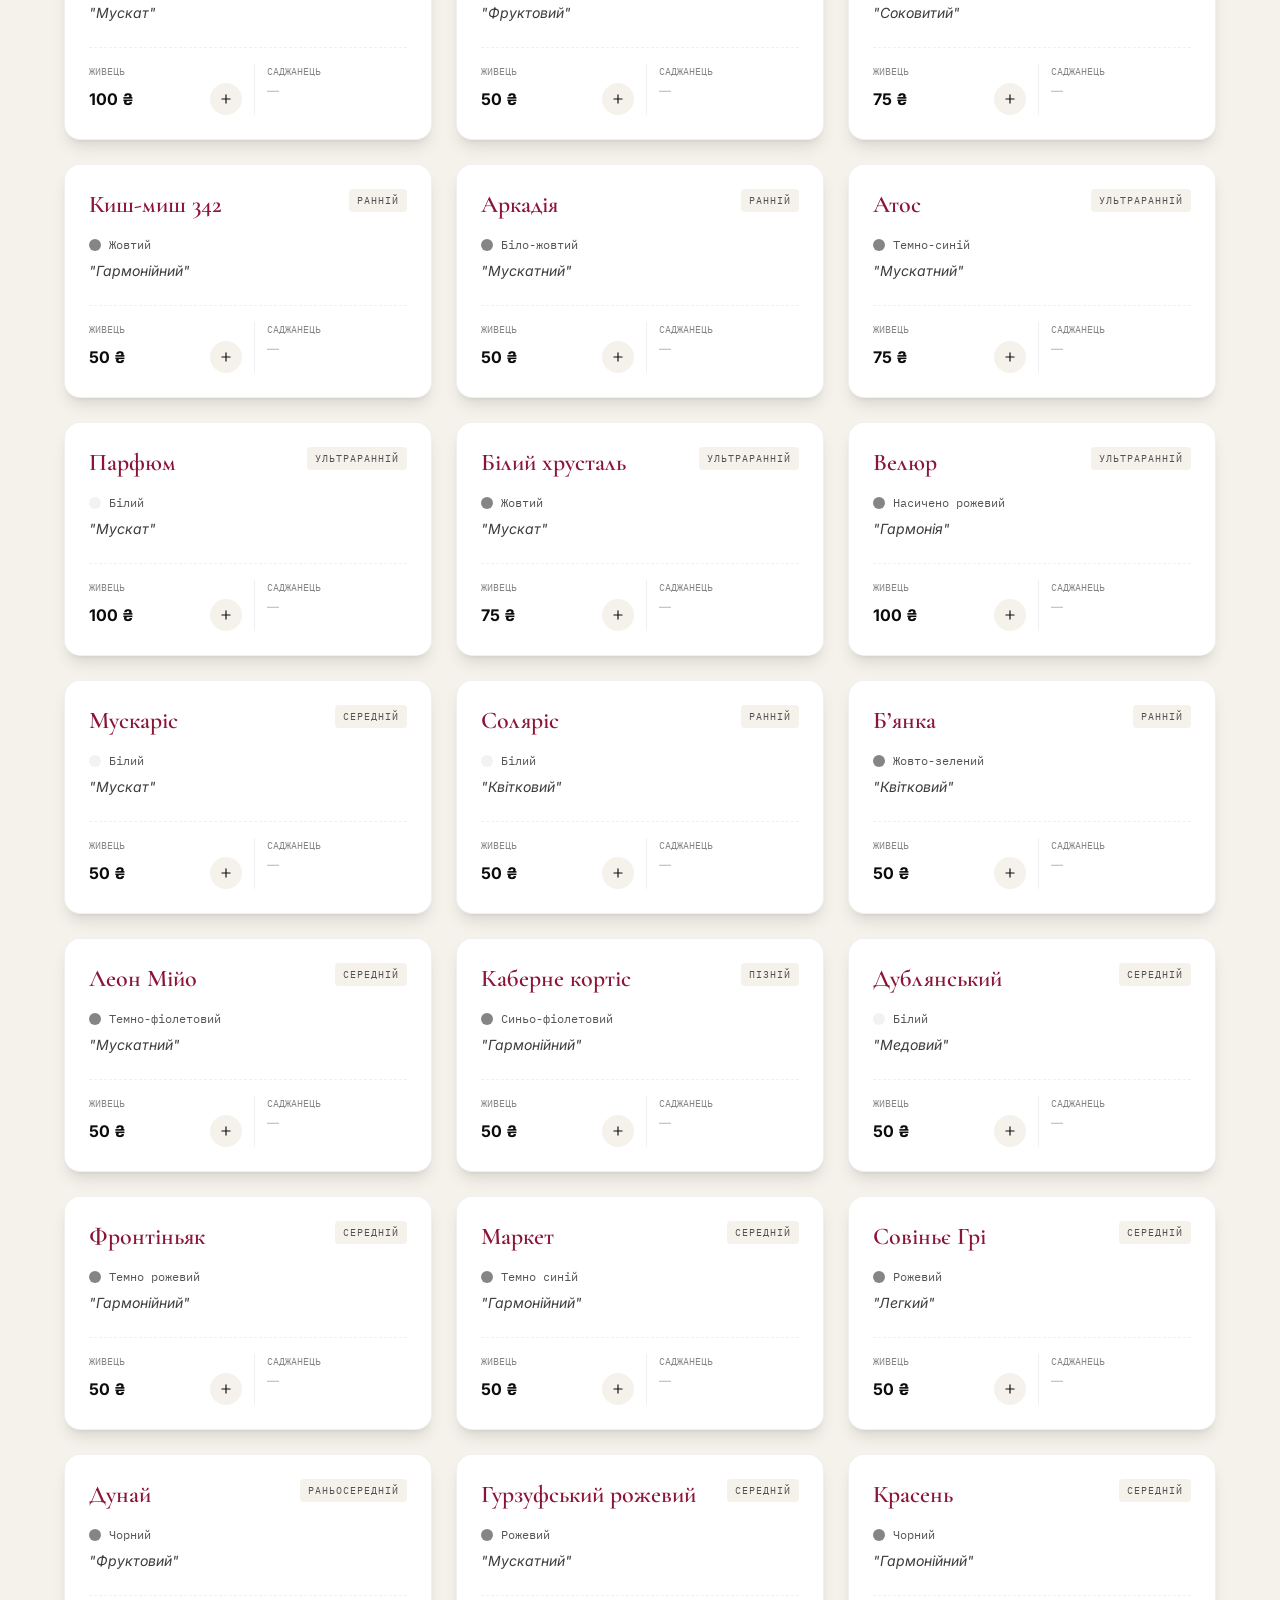
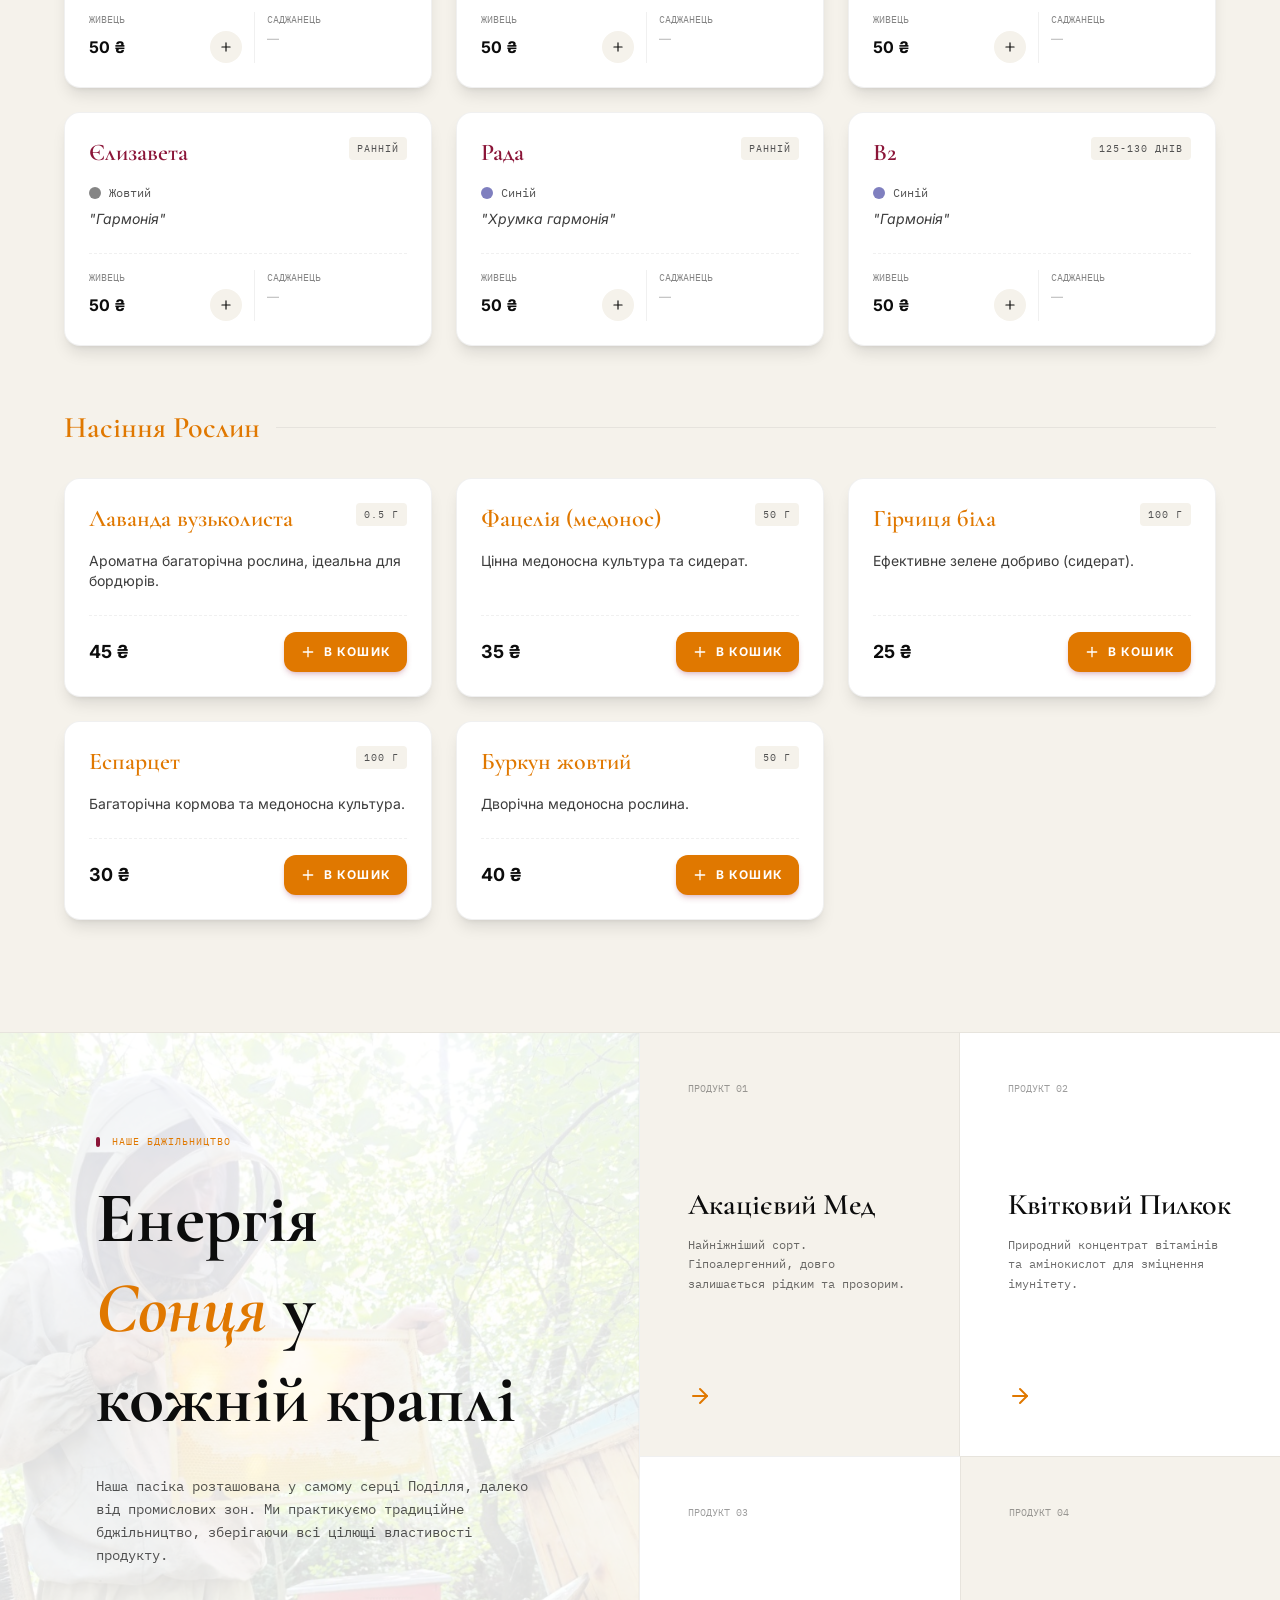
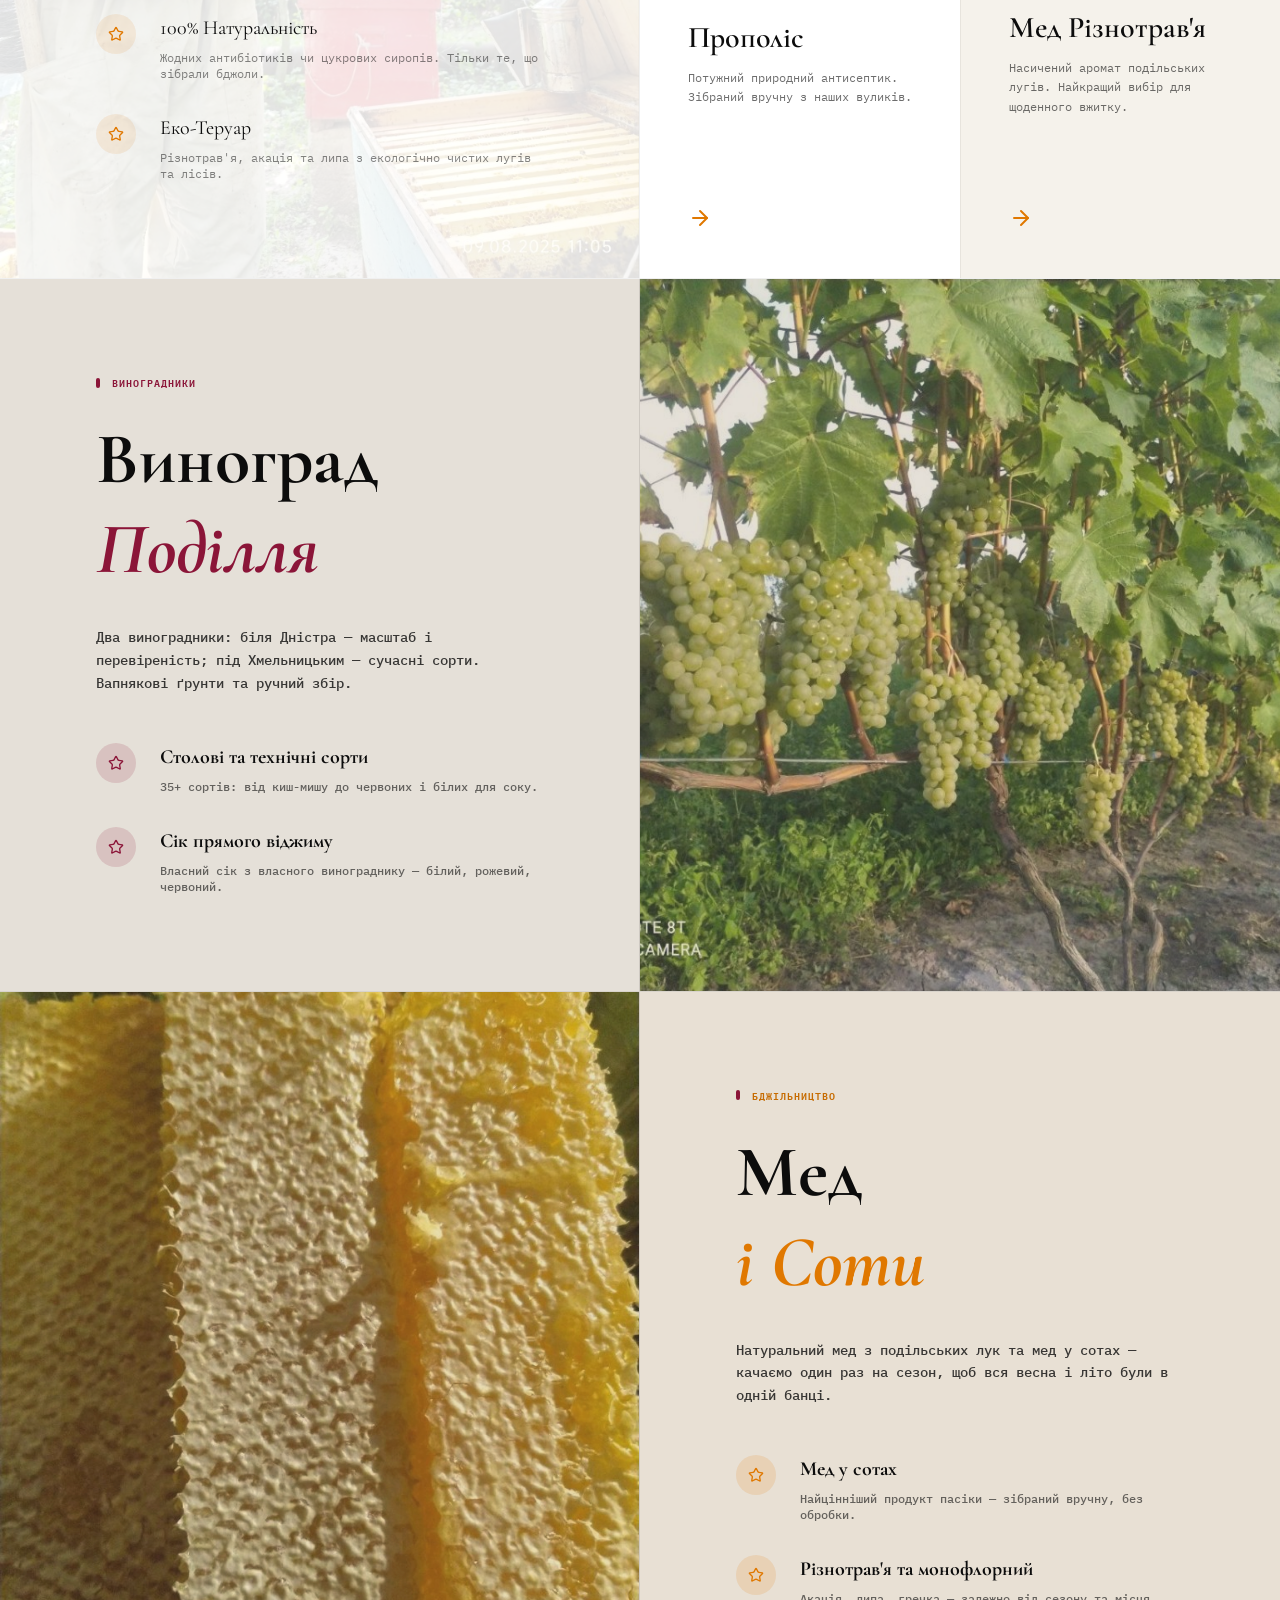
==== commit 9f6a10b7: "Hero з JSON: лого, скрипт підстановки в index, виправлення preview (абсолютні URL, кращі помилки) Ma" ====
--- a/index.html
+++ b/index.html
@@ -18,5 +18,21 @@
   </head>
   <body>
     <div id="root"></div>
+    <script>
+      (function() {
+        function applyContent(data) {
+          if (!data || !data.hero || !data.hero.image) return;
+          var heroSrc = data.hero.image;
+          if (heroSrc.indexOf('http') !== 0 && heroSrc.indexOf('/') !== 0) heroSrc = '/' + heroSrc;
+          var heroImg = document.querySelector('img[src*="grapes-vine-closeup"]') || document.querySelector('#root section img');
+          if (heroImg) heroImg.src = heroSrc;
+        }
+        function run() {
+          fetch('content/site-content.json').then(function(r) { return r.ok ? r.json() : null; }).catch(function() { return null; }).then(applyContent);
+        }
+        if (document.readyState === 'complete') setTimeout(run, 100);
+        else window.addEventListener('load', function() { setTimeout(run, 100); });
+      })();
+    </script>
   </body>
 </html>
